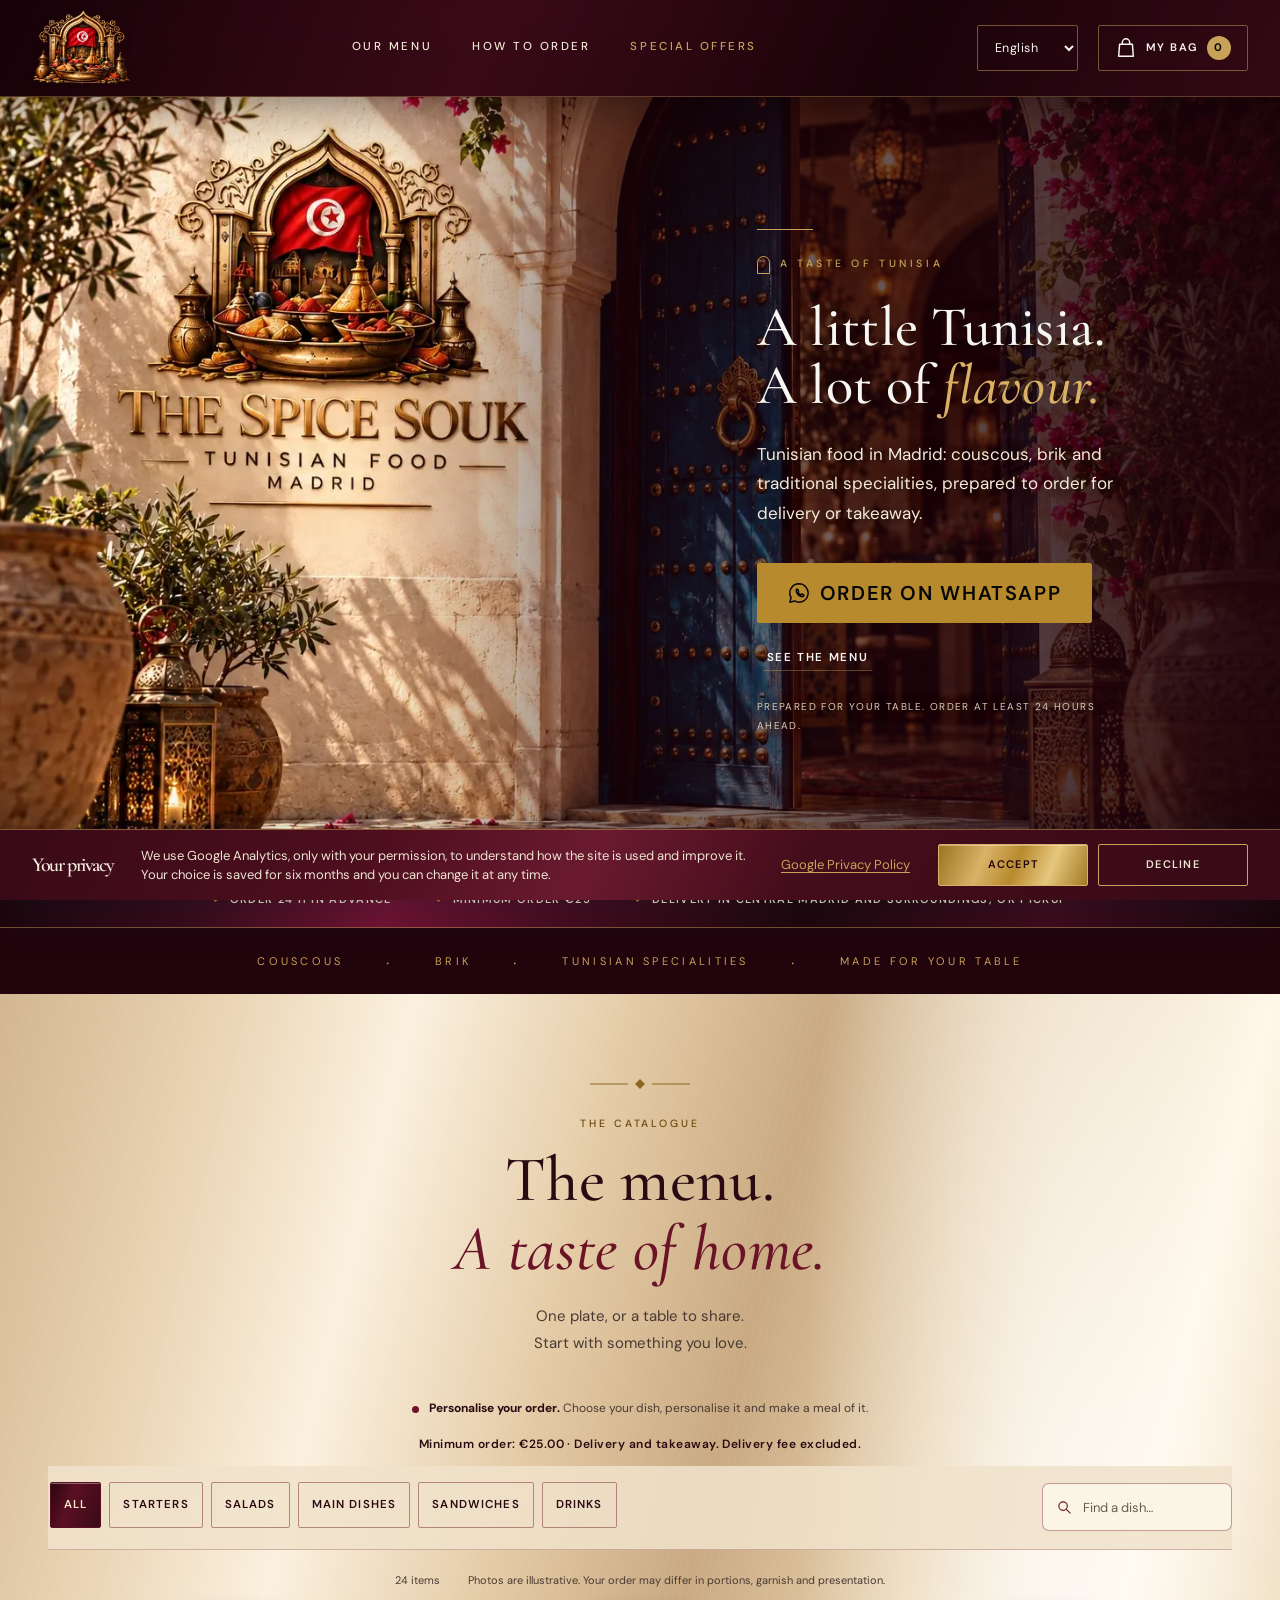
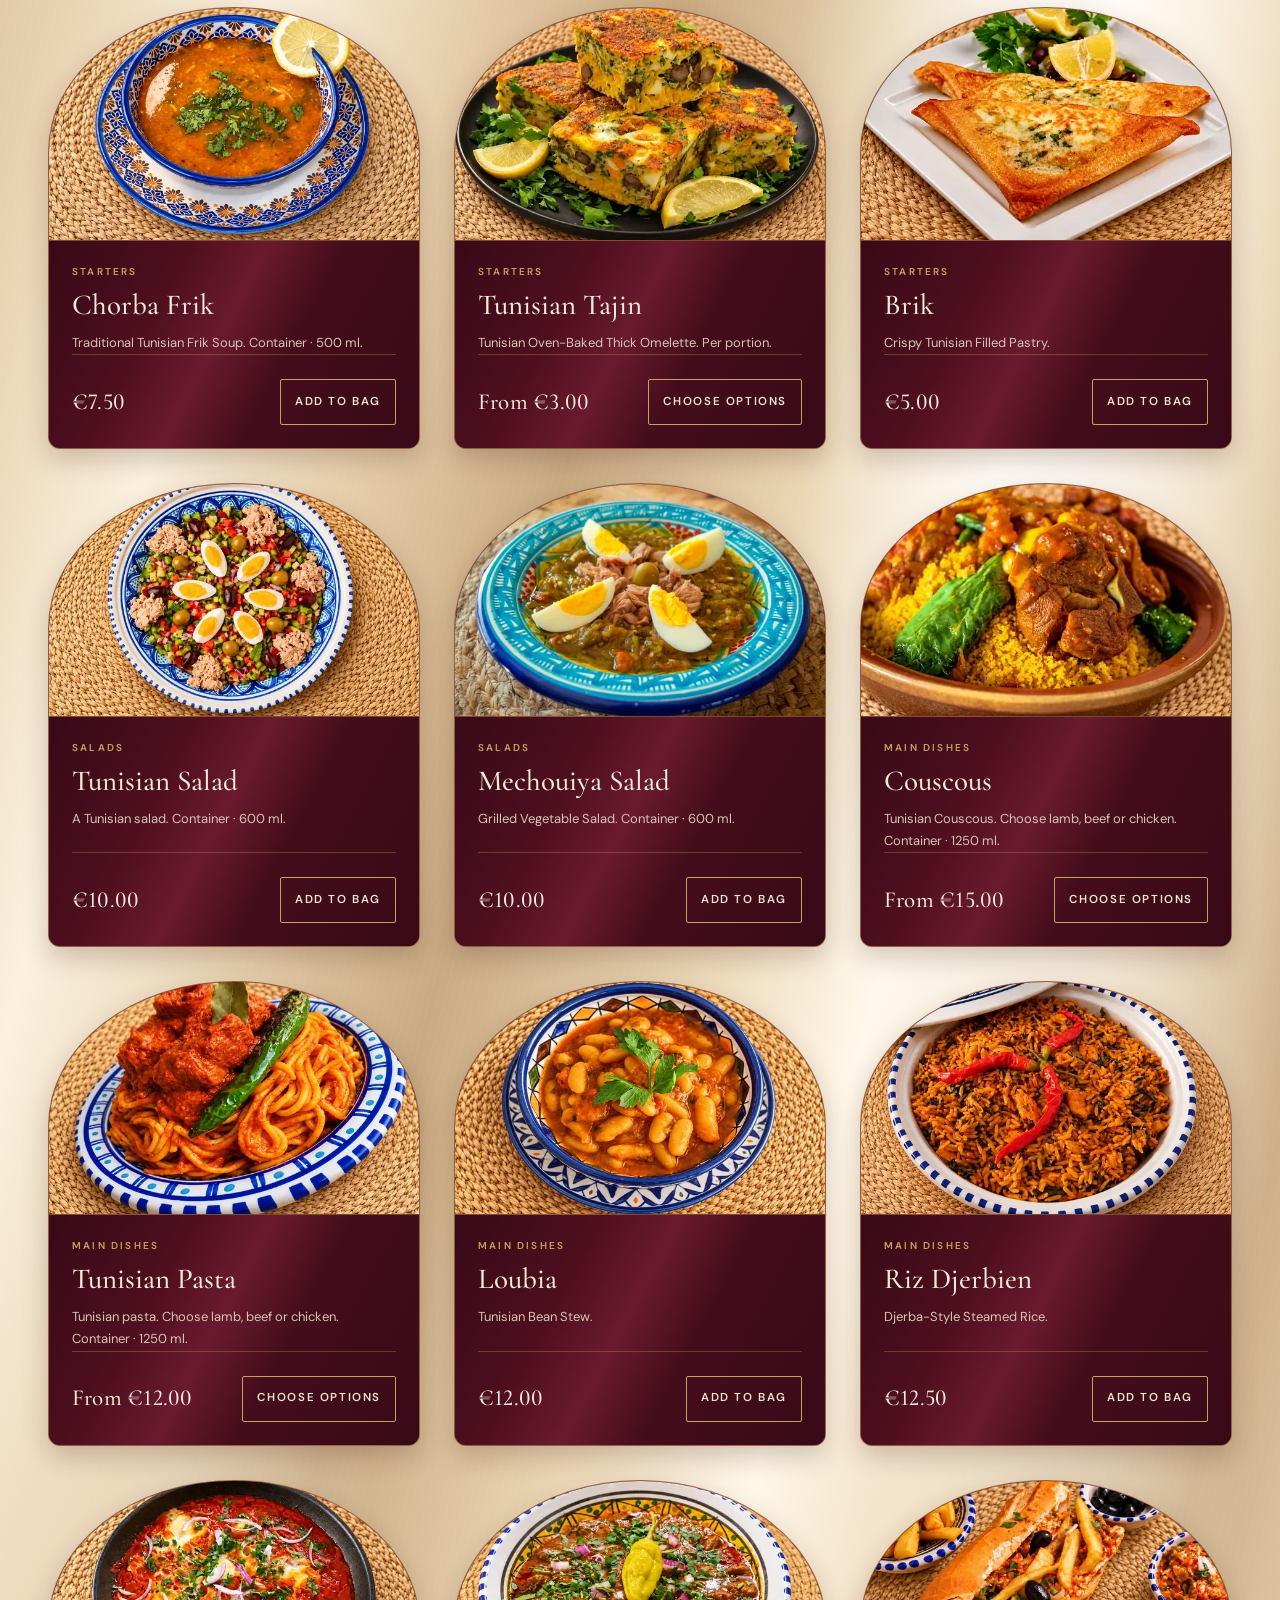
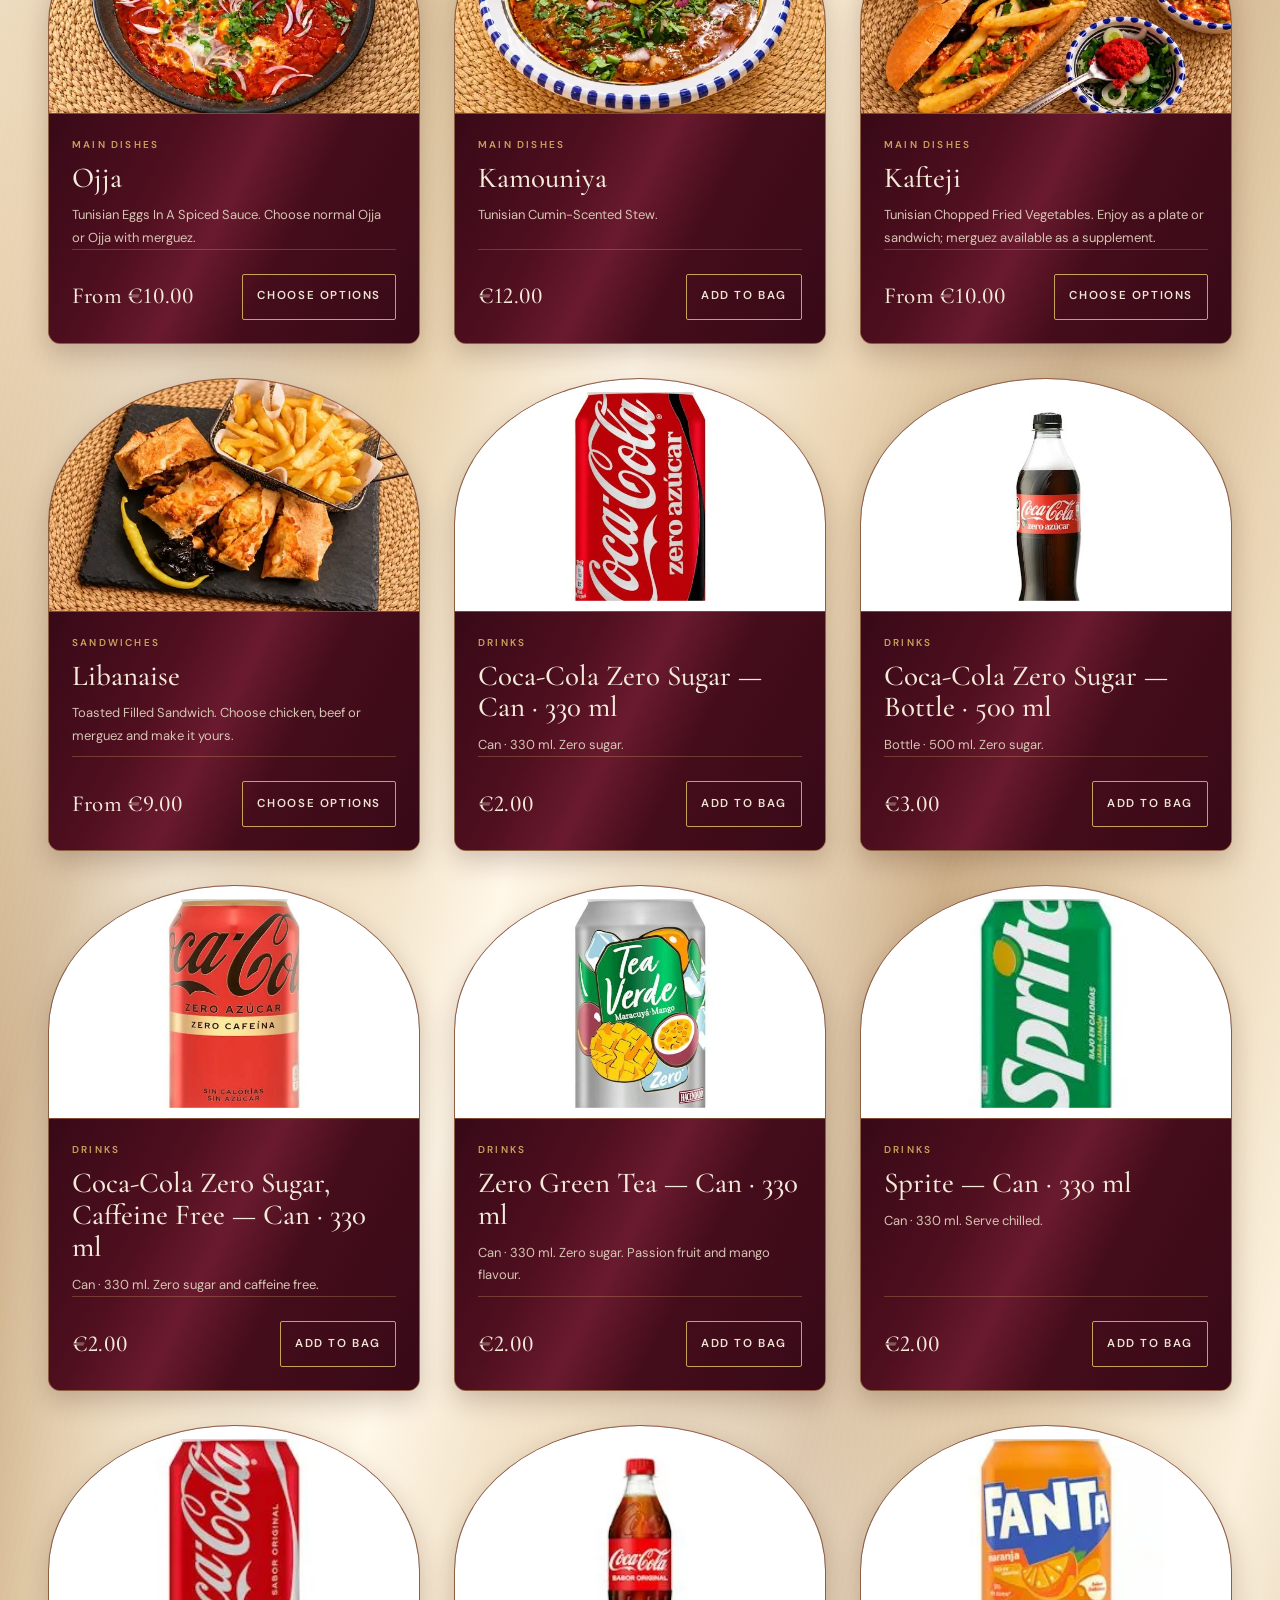
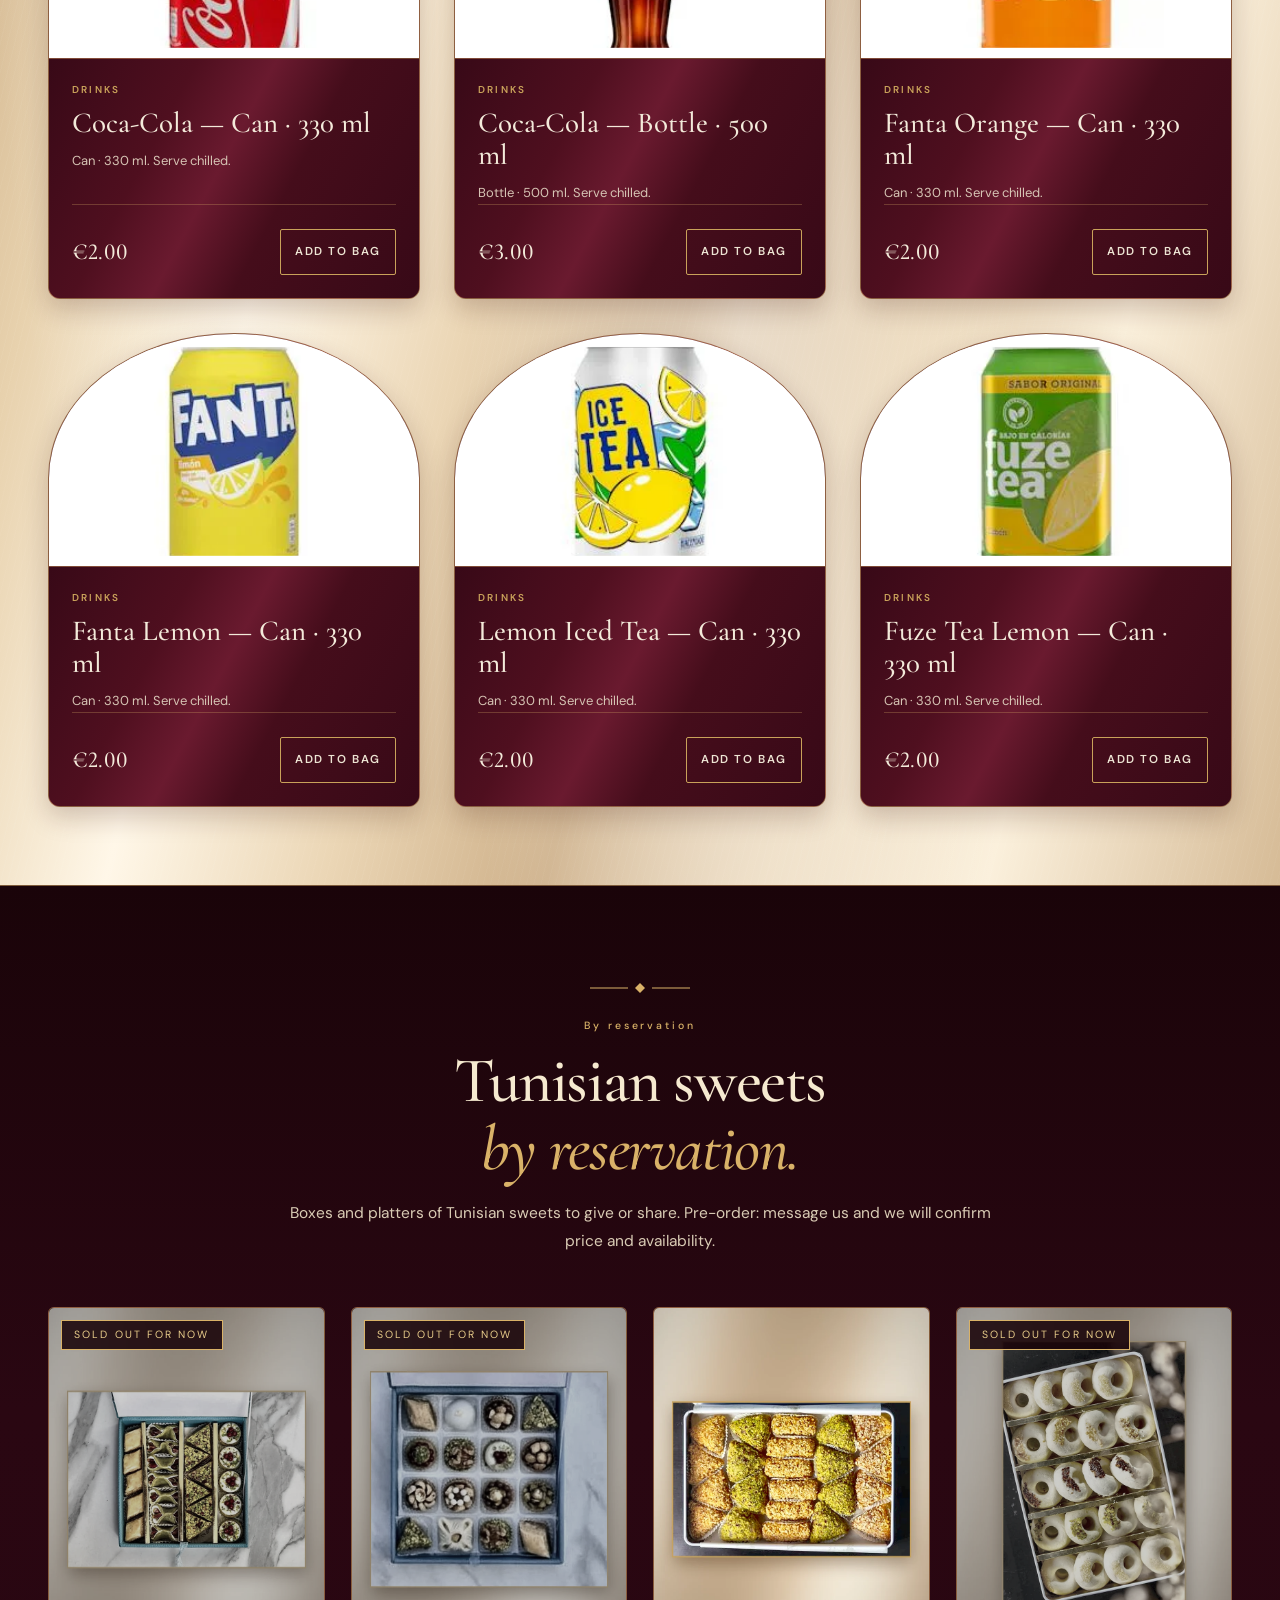
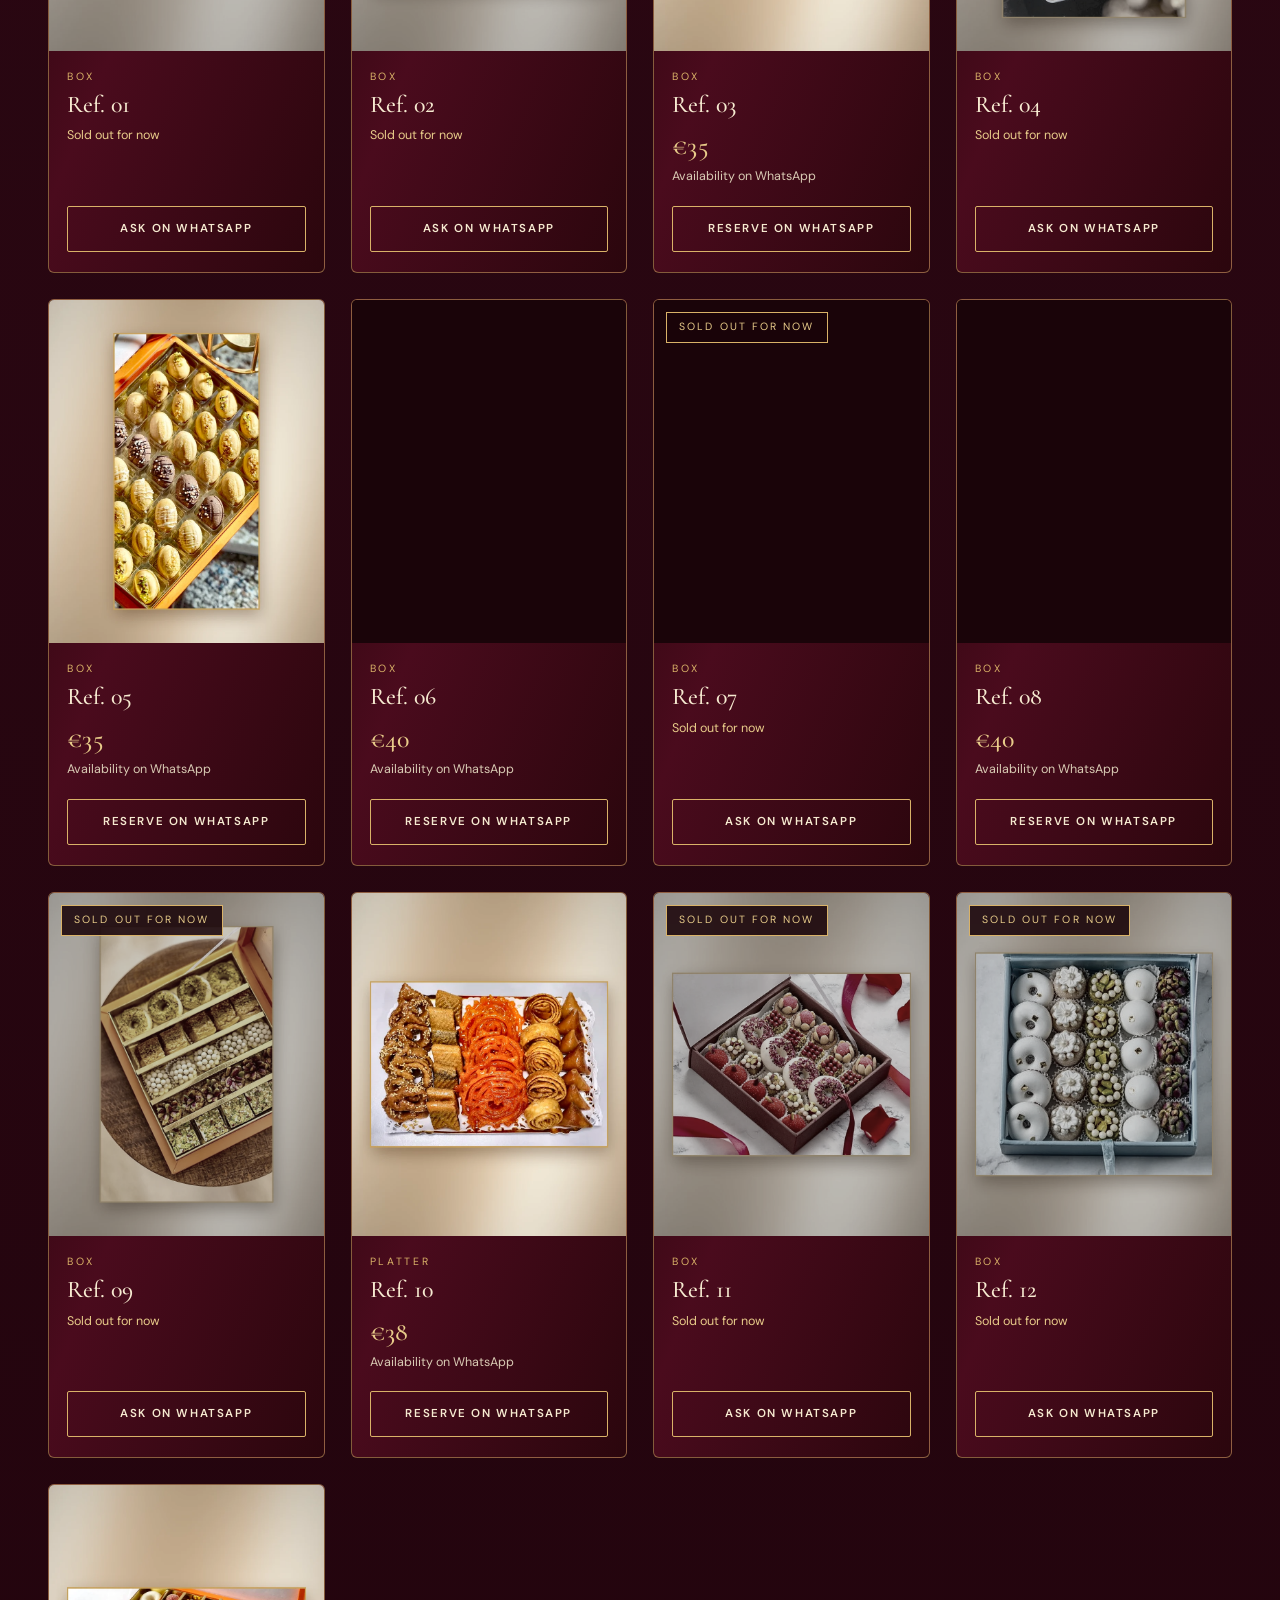
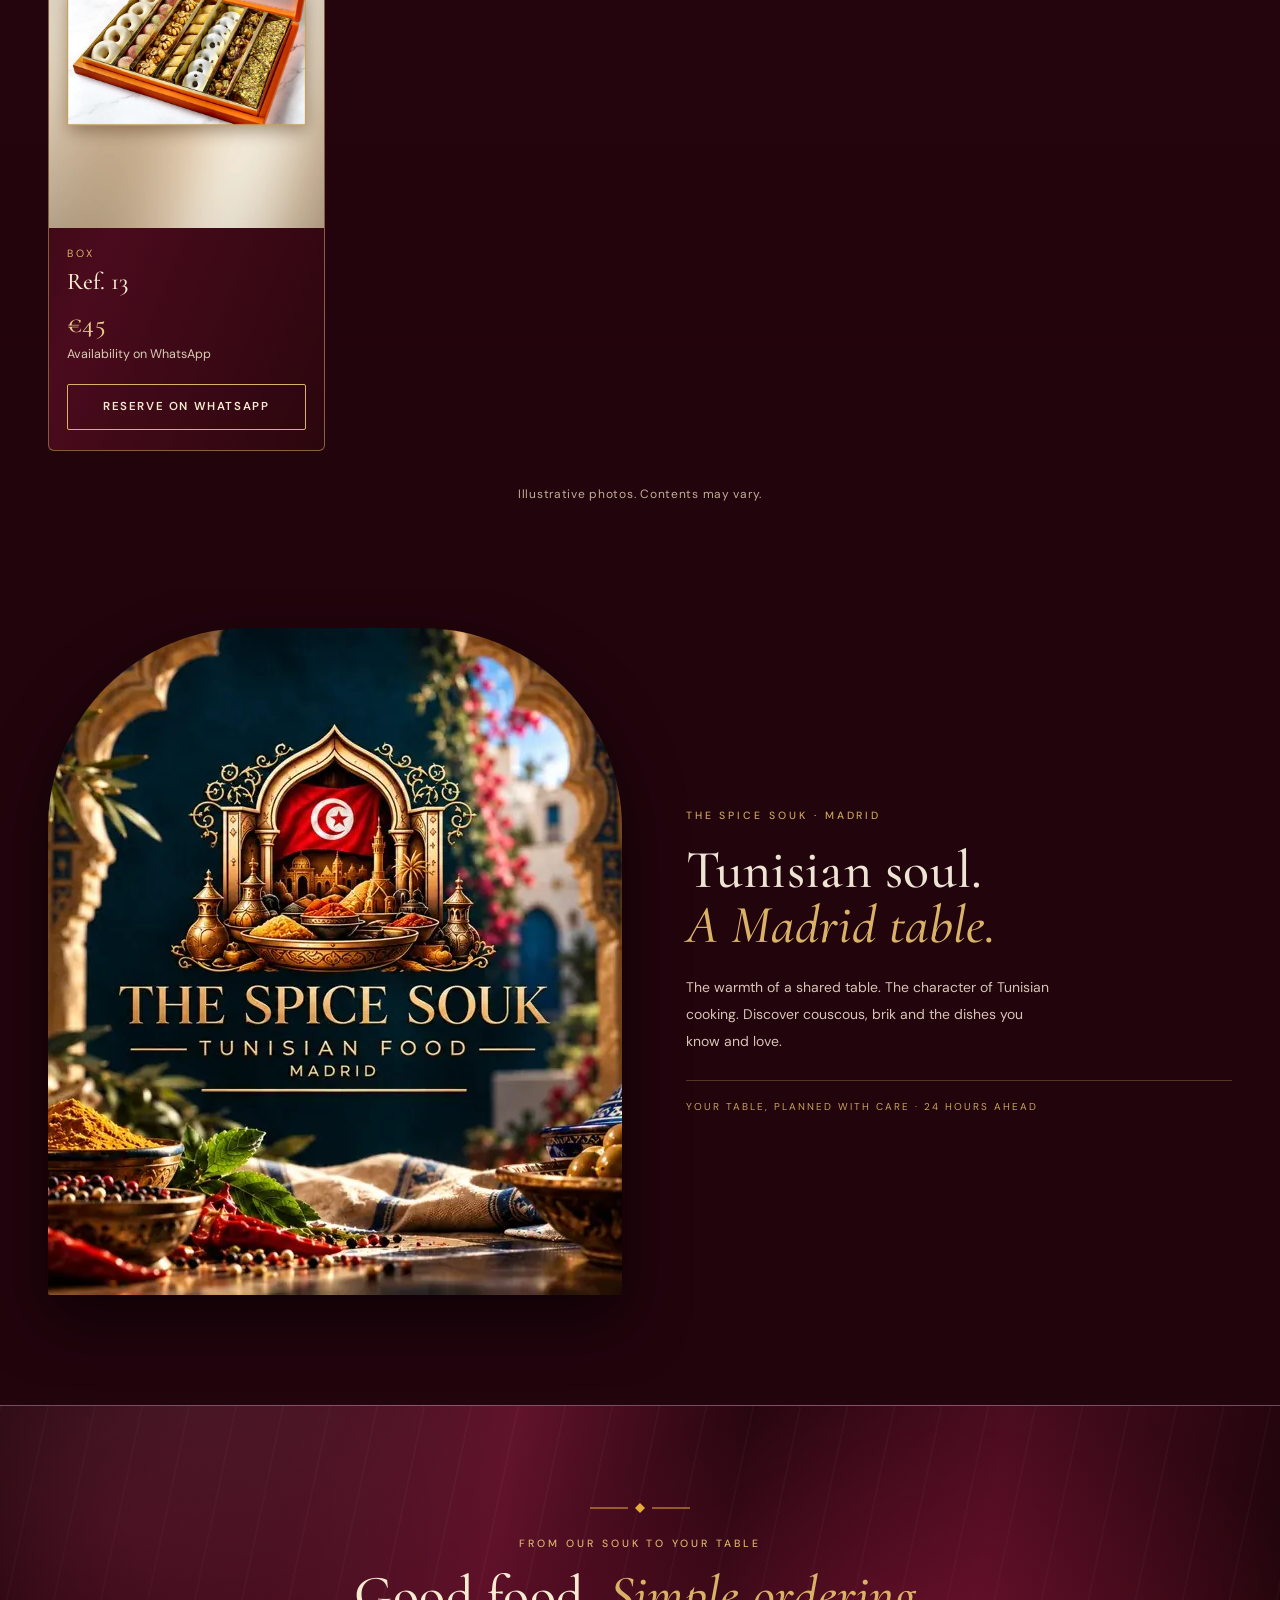
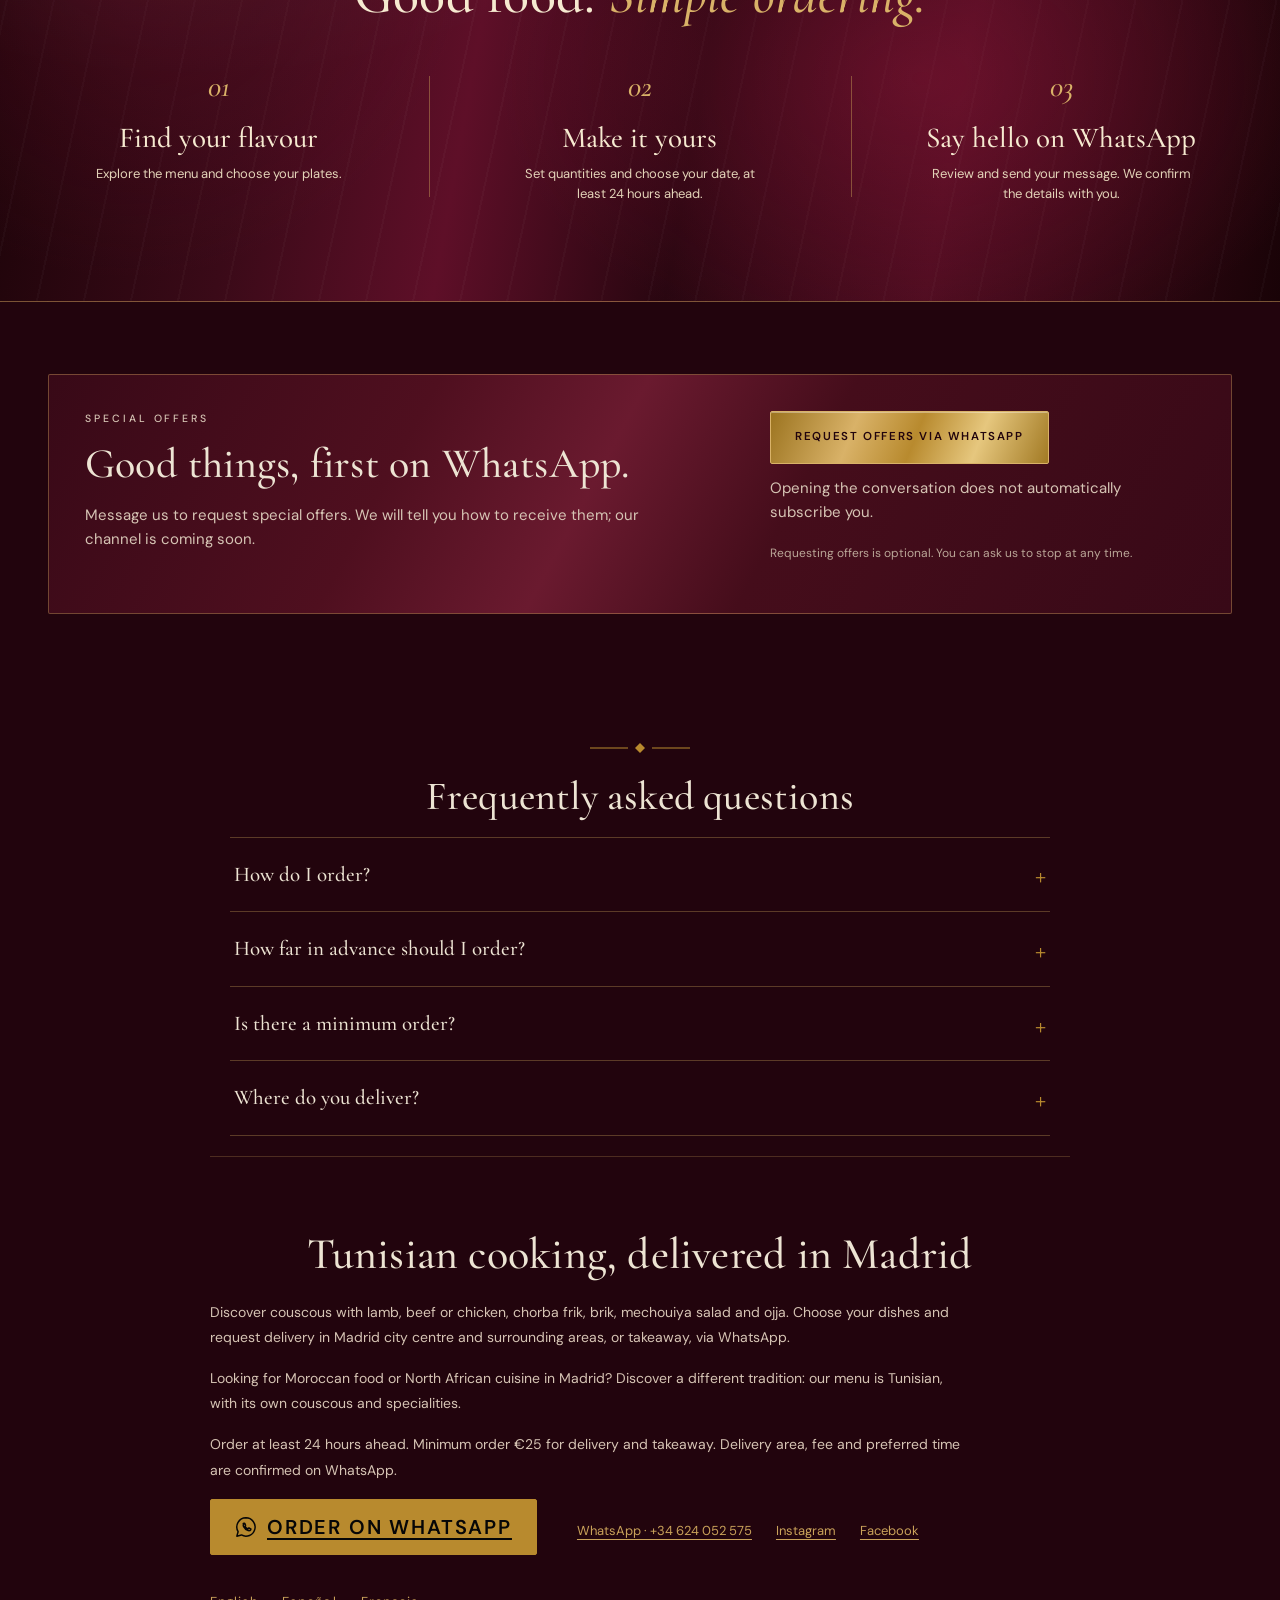
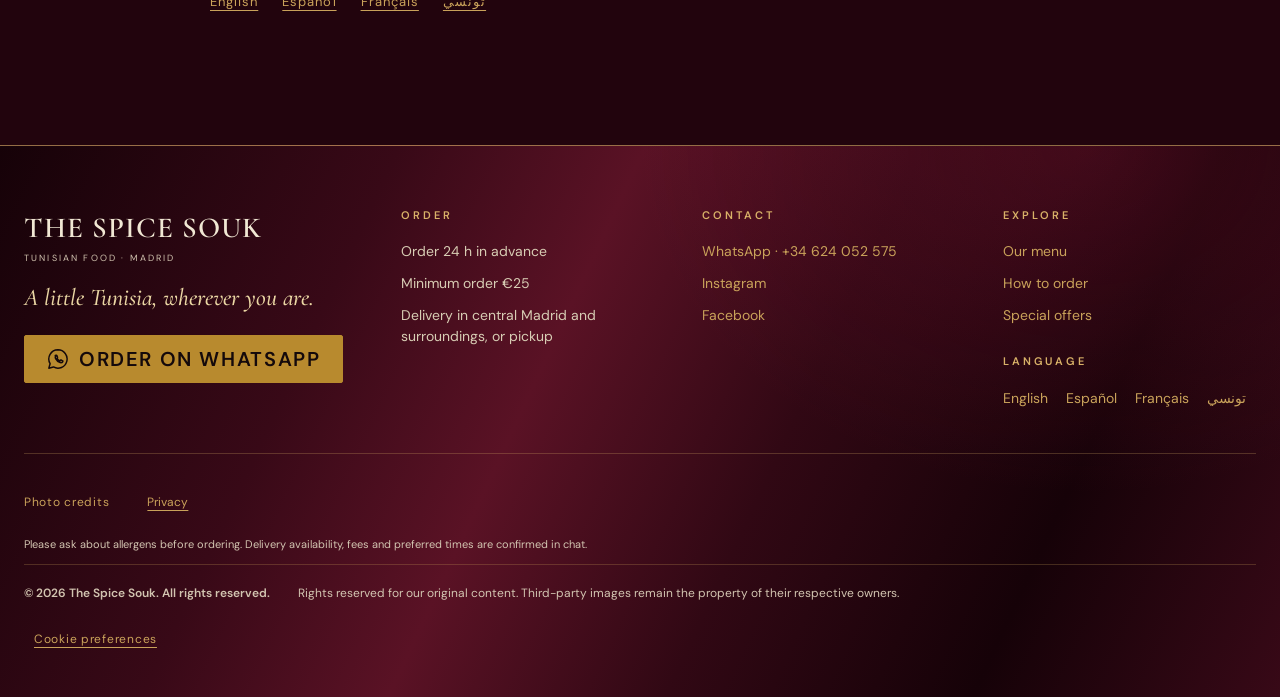
==== en/index.html @ 3f1c7cac "Add files via upload" ====
<!doctype html>
<html lang="en" dir="ltr">
<head><base href="/"><script type="module" src="analytics.mjs"></script><link rel="stylesheet" href="analytics.css"><meta name="google-site-verification" content="mG6DJ-9KS-ZO-1WUchXSlvk5TZuZ9e3arLNr8OEJn8c" />
  <meta charset="utf-8"><meta name="viewport" content="width=device-width,initial-scale=1">
  <title>Tunisian Food in Madrid | Couscous, Brik & Ojja Delivery | The Spice Souk</title>
  <meta name="description" content="Home-style Tunisian food in Madrid: couscous, brik, ojja and salads. Delivery in central Madrid and surroundings, or pickup. Order on WhatsApp 24 h ahead; minimum order €25.">
  <meta name="theme-color" content="#112c39"><meta name="robots" content="index,follow">
  <link rel="canonical" href="https://spicesouk.es/en/"><link rel="alternate" hreflang="en" href="https://spicesouk.es/en/"><link rel="alternate" hreflang="fr" href="https://spicesouk.es/fr/"><link rel="alternate" hreflang="es" href="https://spicesouk.es/es/"><link rel="alternate" hreflang="ar-TN" href="https://spicesouk.es/tn/"><link rel="alternate" hreflang="x-default" href="https://spicesouk.es/en/">
  <meta property="og:title" content="Tunisian Food in Madrid | Couscous, Brik & Ojja Delivery | The Spice Souk"><meta property="og:description" content="Home-style Tunisian food in Madrid: couscous, brik, ojja and salads. Delivery in central Madrid and surroundings, or pickup. Order on WhatsApp 24 h ahead; minimum order €25."><meta property="og:type" content="website"><meta property="og:url" content="https://spicesouk.es/en/"><meta property="og:image" content="https://spicesouk.es/assets/product-woven-couscous.webp"><meta name="twitter:card" content="summary_large_image">
  <link rel="icon" href="assets/favicon.svg" type="image/svg+xml"><link rel="stylesheet" href="style.css"><link rel="stylesheet" href="mejoras.css">
  <link rel="preload" as="font" href="assets/fonts/cormorant.woff2" type="font/woff2" crossorigin><link rel="preload" as="font" href="assets/fonts/dm-sans.woff2" type="font/woff2" crossorigin><link rel="preload" as="image" href="assets/welcome-hero.webp" media="(min-width:641px)"><link rel="preload" as="image" href="assets/welcome-hero-mobile.webp" fetchpriority="high" media="(max-width:640px)"><script type="module" src="app.mjs"></script>
<meta property="og:site_name" content="The Spice Souk"><meta property="og:locale" content="en_GB"><meta property="og:image:alt" content="Couscous"><meta name="twitter:title" content="Tunisian Food in Madrid | Couscous, Brik & Ojja Delivery | The Spice Souk"><meta name="twitter:description" content="Home-style Tunisian food in Madrid: couscous, brik, ojja and salads. Delivery in central Madrid and surroundings, or pickup. Order on WhatsApp 24 h ahead; minimum order €25."><meta name="twitter:image" content="https://spicesouk.es/assets/product-woven-couscous.webp"><script type="application/ld+json">{"@context":"https://schema.org","@graph":[{"@type":["FoodEstablishment","Restaurant"],"@id":"https://spicesouk.es/#foodestablishment","name":"The Spice Souk","url":"https://spicesouk.es/en/","image":"https://spicesouk.es/assets/welcome-hero.webp","logo":"https://spicesouk.es/assets/header-emblem.webp","telephone":"+34624052575","servesCuisine":["Tunisian","Comida tunecina"],"priceRange":"€2–€20","address":{"@type":"PostalAddress","addressLocality":"Madrid","addressRegion":"Comunidad de Madrid","addressCountry":"ES"},"areaServed":{"@type":"City","name":"Madrid"},"hasMenu":{"@id":"https://spicesouk.es/en/#menu"},"sameAs":["https://www.instagram.com/thespicesoukmadrid/","https://www.facebook.com/TheSpiceSouk/"],"potentialAction":{"@type":"OrderAction","target":{"@type":"EntryPoint","urlTemplate":"https://wa.me/34624052575?text=Hello%2C%20I%20come%20from%20the%20website%20and%20I%27d%20like%20to%20place%20an%20order","actionPlatform":["http://schema.org/DesktopWebPlatform","http://schema.org/MobileWebPlatform"]},"deliveryMethod":["http://purl.org/goodrelations/v1#DeliveryModeOwnFleet","http://purl.org/goodrelations/v1#DeliveryModePickUp"]}},{"@type":"FAQPage","@id":"https://spicesouk.es/en/#faq","inLanguage":"en","mainEntity":[{"@type":"Question","name":"How do I order?","acceptedAnswer":{"@type":"Answer","text":"Pick your dishes from the menu and tap “Order on WhatsApp”. A message with your order opens; review it and send it. The order is confirmed once we reply."}},{"@type":"Question","name":"How far in advance should I order?","acceptedAnswer":{"@type":"Answer","text":"At least 24 hours ahead. Everything is prepared to order."}},{"@type":"Question","name":"Is there a minimum order?","acceptedAnswer":{"@type":"Answer","text":"Yes, €25 for delivery and pickup. The delivery fee is not included."}},{"@type":"Question","name":"Where do you deliver?","acceptedAnswer":{"@type":"Answer","text":"Central Madrid and surroundings, or you can pick up your order. Area, delivery fee and time are confirmed on WhatsApp."}}]},{"@type":"Organization","@id":"https://spicesouk.es/#organization","name":"The Spice Souk","url":"https://spicesouk.es","logo":"https://spicesouk.es/assets/header-emblem.webp","telephone":"+34624052575","sameAs":["https://www.instagram.com/thespicesoukmadrid/","https://www.facebook.com/TheSpiceSouk/"],"areaServed":{"@type":"City","name":"Madrid"},"description":"Tunisian food in Madrid: couscous, brik and traditional specialities, prepared to order for delivery or takeaway."},{"@type":"WebSite","@id":"https://spicesouk.es/#website","url":"https://spicesouk.es","name":"The Spice Souk","publisher":{"@id":"https://spicesouk.es/#organization"},"inLanguage":["en","es","fr","aeb"]},{"@type":"WebPage","@id":"https://spicesouk.es/en/","url":"https://spicesouk.es/en/","name":"Tunisian Food in Madrid | Couscous & Brik | The Spice Souk","description":"Home-style Tunisian food in Madrid: couscous, brik, ojja and salads. Delivery in central Madrid and surroundings, or pickup. Order on WhatsApp 24 h ahead; minimum order €25.","inLanguage":"en","isPartOf":{"@id":"https://spicesouk.es/#website"},"mainEntity":{"@id":"https://spicesouk.es/en/#menu"}},{"@type":"Menu","@id":"https://spicesouk.es/en/#menu","name":"Our menu","url":"https://spicesouk.es/en/#menu","inLanguage":"en","hasMenuSection":[{"@type":"MenuSection","name":"Starters","hasMenuItem":[{"@type":"MenuItem","name":"Chorba Frik","description":"Traditional Tunisian Frik Soup. Container · 500 ml.","image":"https://spicesouk.es/assets/product-woven-chorba-frik.webp","offers":[{"@type":"Offer","name":"Chorba Frik","price":"7.50","priceCurrency":"EUR","availability":"https://schema.org/InStock"}]},{"@type":"MenuItem","name":"Tunisian Tajin","description":"Tunisian Oven-Baked Thick Omelette. Per portion.","image":"https://spicesouk.es/assets/product-woven-tajin.webp","offers":[{"@type":"Offer","name":"Chicken","price":"5.00","priceCurrency":"EUR","availability":"https://schema.org/InStock"},{"@type":"Offer","name":"Tuna","price":"3.00","priceCurrency":"EUR","availability":"https://schema.org/InStock"}]},{"@type":"MenuItem","name":"Brik","description":"Crispy Tunisian Filled Pastry.","image":"https://spicesouk.es/assets/product-woven-brik.webp","offers":[{"@type":"Offer","name":"Brik","price":"5.00","priceCurrency":"EUR","availability":"https://schema.org/InStock"}]}]},{"@type":"MenuSection","name":"Salads","hasMenuItem":[{"@type":"MenuItem","name":"Tunisian Salad","description":"A Tunisian salad. Container · 600 ml.","image":"https://spicesouk.es/assets/product-woven-salad.webp","offers":[{"@type":"Offer","name":"Tunisian Salad","price":"10.00","priceCurrency":"EUR","availability":"https://schema.org/InStock"}]},{"@type":"MenuItem","name":"Mechouiya Salad","description":"Grilled Vegetable Salad. Container · 600 ml.","image":"https://spicesouk.es/assets/product-woven-mechouiya.webp","offers":[{"@type":"Offer","name":"Mechouiya Salad","price":"10.00","priceCurrency":"EUR","availability":"https://schema.org/InStock"}]}]},{"@type":"MenuSection","name":"Main Dishes","hasMenuItem":[{"@type":"MenuItem","name":"Couscous","description":"Tunisian Couscous. Choose lamb, beef or chicken. Container · 1250 ml.","image":"https://spicesouk.es/assets/product-woven-couscous.webp","offers":[{"@type":"Offer","name":"Lamb","price":"20.00","priceCurrency":"EUR","availability":"https://schema.org/InStock"},{"@type":"Offer","name":"Beef","price":"18.00","priceCurrency":"EUR","availability":"https://schema.org/InStock"},{"@type":"Offer","name":"Chicken","price":"15.00","priceCurrency":"EUR","availability":"https://schema.org/InStock"}]},{"@type":"MenuItem","name":"Tunisian Pasta","description":"Tunisian pasta. Choose lamb, beef or chicken. Container · 1250 ml.","image":"https://spicesouk.es/assets/product-woven-pasta.webp","offers":[{"@type":"Offer","name":"Lamb","price":"15.00","priceCurrency":"EUR","availability":"https://schema.org/InStock"},{"@type":"Offer","name":"Beef","price":"13.00","priceCurrency":"EUR","availability":"https://schema.org/InStock"},{"@type":"Offer","name":"Chicken","price":"12.00","priceCurrency":"EUR","availability":"https://schema.org/InStock"}]},{"@type":"MenuItem","name":"Loubia","description":"Tunisian Bean Stew.","image":"https://spicesouk.es/assets/product-woven-loubia.webp","offers":[{"@type":"Offer","name":"Loubia","price":"12.00","priceCurrency":"EUR","availability":"https://schema.org/InStock"}]},{"@type":"MenuItem","name":"Riz Djerbien","description":"Djerba-Style Steamed Rice.","image":"https://spicesouk.es/assets/product-woven-riz-djerbien.webp","offers":[{"@type":"Offer","name":"Riz Djerbien","price":"12.50","priceCurrency":"EUR","availability":"https://schema.org/InStock"}]},{"@type":"MenuItem","name":"Ojja","description":"Tunisian Eggs In A Spiced Sauce. Choose normal Ojja or Ojja with merguez.","image":"https://spicesouk.es/assets/product-woven-ojja.webp","offers":[{"@type":"Offer","name":"Normal","price":"10.00","priceCurrency":"EUR","availability":"https://schema.org/InStock"},{"@type":"Offer","name":"With Merguez","price":"12.50","priceCurrency":"EUR","availability":"https://schema.org/InStock"}]},{"@type":"MenuItem","name":"Kamouniya","description":"Tunisian Cumin-Scented Stew.","image":"https://spicesouk.es/assets/product-woven-kamouniya.webp","offers":[{"@type":"Offer","name":"Kamouniya","price":"12.00","priceCurrency":"EUR","availability":"https://schema.org/InStock"}]},{"@type":"MenuItem","name":"Kafteji","description":"Tunisian Chopped Fried Vegetables. Enjoy as a plate or sandwich; merguez available as a supplement.","image":"https://spicesouk.es/assets/product-woven-kafteji-sandwich.webp","offers":[{"@type":"Offer","name":"Sandwich","price":"10.00","priceCurrency":"EUR","availability":"https://schema.org/InStock"},{"@type":"Offer","name":"Plate","price":"10.00","priceCurrency":"EUR","availability":"https://schema.org/InStock"}]}]},{"@type":"MenuSection","name":"Sandwiches","hasMenuItem":[{"@type":"MenuItem","name":"Libanaise","description":"Toasted Filled Sandwich. Choose chicken, beef or merguez and make it yours.","image":"https://spicesouk.es/assets/product-woven-libanaise.webp","offers":[{"@type":"Offer","name":"Chicken","price":"9.00","priceCurrency":"EUR","availability":"https://schema.org/InStock"},{"@type":"Offer","name":"Beef","price":"11.00","priceCurrency":"EUR","availability":"https://schema.org/InStock"},{"@type":"Offer","name":"Merguez","price":"11.00","priceCurrency":"EUR","availability":"https://schema.org/InStock"}]}]},{"@type":"MenuSection","name":"Drinks","hasMenuItem":[{"@type":"MenuItem","name":"Coca-Cola Zero Sugar — Can · 330 ml","description":"Can · 330 ml. Zero sugar.","image":"https://spicesouk.es/assets/coca-cola-zero-can.webp","offers":[{"@type":"Offer","name":"Coca-Cola Zero Sugar — Can · 330 ml","price":"2.00","priceCurrency":"EUR","availability":"https://schema.org/InStock"}]},{"@type":"MenuItem","name":"Coca-Cola Zero Sugar — Bottle · 500 ml","description":"Bottle · 500 ml. Zero sugar.","image":"https://spicesouk.es/assets/coca-cola-zero-500.webp","offers":[{"@type":"Offer","name":"Coca-Cola Zero Sugar — Bottle · 500 ml","price":"3.00","priceCurrency":"EUR","availability":"https://schema.org/InStock"}]},{"@type":"MenuItem","name":"Coca-Cola Zero Sugar, Caffeine Free — Can · 330 ml","description":"Can · 330 ml. Zero sugar and caffeine free.","image":"https://spicesouk.es/assets/coca-cola-zero-caffeine-free-can.webp","offers":[{"@type":"Offer","name":"Coca-Cola Zero Sugar, Caffeine Free — Can · 330 ml","price":"2.00","priceCurrency":"EUR","availability":"https://schema.org/InStock"}]},{"@type":"MenuItem","name":"Zero Green Tea — Can · 330 ml","description":"Can · 330 ml. Zero sugar. Passion fruit and mango flavour.","image":"https://spicesouk.es/assets/iced-tea-green-zero-can.webp","offers":[{"@type":"Offer","name":"Zero Green Tea — Can · 330 ml","price":"2.00","priceCurrency":"EUR","availability":"https://schema.org/InStock"}]},{"@type":"MenuItem","name":"Sprite — Can · 330 ml","description":"Can · 330 ml. Serve chilled.","image":"https://spicesouk.es/assets/sprite-can.webp","offers":[{"@type":"Offer","name":"Sprite — Can · 330 ml","price":"2.00","priceCurrency":"EUR","availability":"https://schema.org/InStock"}]},{"@type":"MenuItem","name":"Coca-Cola — Can · 330 ml","description":"Can · 330 ml. Serve chilled.","image":"https://spicesouk.es/assets/coca-cola-can.webp","offers":[{"@type":"Offer","name":"Coca-Cola — Can · 330 ml","price":"2.00","priceCurrency":"EUR","availability":"https://schema.org/InStock"}]},{"@type":"MenuItem","name":"Coca-Cola — Bottle · 500 ml","description":"Bottle · 500 ml. Serve chilled.","image":"https://spicesouk.es/assets/coca-cola-500.webp","offers":[{"@type":"Offer","name":"Coca-Cola — Bottle · 500 ml","price":"3.00","priceCurrency":"EUR","availability":"https://schema.org/InStock"}]},{"@type":"MenuItem","name":"Fanta Orange — Can · 330 ml","description":"Can · 330 ml. Serve chilled.","image":"https://spicesouk.es/assets/fanta-orange-can.webp","offers":[{"@type":"Offer","name":"Fanta Orange — Can · 330 ml","price":"2.00","priceCurrency":"EUR","availability":"https://schema.org/InStock"}]},{"@type":"MenuItem","name":"Fanta Lemon — Can · 330 ml","description":"Can · 330 ml. Serve chilled.","image":"https://spicesouk.es/assets/fanta-lemon-can.webp","offers":[{"@type":"Offer","name":"Fanta Lemon — Can · 330 ml","price":"2.00","priceCurrency":"EUR","availability":"https://schema.org/InStock"}]},{"@type":"MenuItem","name":"Lemon Iced Tea — Can · 330 ml","description":"Can · 330 ml. Serve chilled.","image":"https://spicesouk.es/assets/iced-tea-lemon-can.webp","offers":[{"@type":"Offer","name":"Lemon Iced Tea — Can · 330 ml","price":"2.00","priceCurrency":"EUR","availability":"https://schema.org/InStock"}]},{"@type":"MenuItem","name":"Fuze Tea Lemon — Can · 330 ml","description":"Can · 330 ml. Serve chilled.","image":"https://spicesouk.es/assets/fuze-tea-can.webp","offers":[{"@type":"Offer","name":"Fuze Tea Lemon — Can · 330 ml","price":"2.00","priceCurrency":"EUR","availability":"https://schema.org/InStock"}]}]}]}]}</script></head>
<body>
  <a class="skip" href="/en/#menu">Skip to menu</a>
  <div class="announcement">Tunisian roots. Madrid soul. · Order at least 24 hours ahead</div>
  <div class="header-shell"><header class="site-header wrap">
    <a href="/en/#" class="wordmark"><img class="header-emblem" src="assets/header-emblem.webp" srcset="assets/header-emblem-mobile.webp 160w, assets/header-emblem.webp 384w" sizes="(max-width:640px) 64px, 120px" alt="The Spice Souk" width="384" height="298" fetchpriority="high"></a>
    <nav aria-label="Main navigation"><a href="/en/#menu">Our menu</a><a class="how-link" href="/en/#how">How to order</a><a class="offers-nav-link" href="/en/#offers">SPECIAL OFFERS</a></nav>
    <button class="bag-button" data-open-cart aria-label="My bag 0 — open bag, 0 items"><svg viewBox="0 0 24 24" aria-hidden="true"><path d="M5 8h14l1 13H4L5 8Zm3 0V6a4 4 0 0 1 8 0v2"/></svg><span>My bag </span><span class="count" data-count>0</span></button>
  </header></div>
  <main>
    <div class="hero-band welcome-hero"><section class="hero wrap" aria-labelledby="hero-title">
      <div class="hero-copy"><p class="eyebrow"><span class="tiny-arch" aria-hidden="true"></span> A TASTE OF TUNISIA</p><h1 id="hero-title">A little Tunisia.<br>A lot of <em>flavour.</em></h1><p class="hero-description">Tunisian food in Madrid: couscous, brik and traditional specialities, prepared to order for delivery or takeaway.</p><div class="hero-actions"><a class="primary wa-cta " href="https://wa.me/34624052575?text=Hello%2C%20I%20come%20from%20the%20website%20and%20I%27d%20like%20to%20place%20an%20order" target="_blank" rel="noopener noreferrer"><svg viewBox="0 0 24 24" aria-hidden="true" width="20" height="20" fill="currentColor"><path d="M12 2a10 10 0 0 0-8.6 15.1L2 22l5-1.3A10 10 0 1 0 12 2Zm-3 6.2c.2-.3.5-.3.7-.3h.5c.2 0 .4 0 .5.4l.8 1.900c0 .2 0 .3-.1.500l-.5.600c.7 1.300 1.700 2.200 3.100 2.800l.7-.9c.2-.2.300-.2.600-.1l1.800.9c.2.100.3.100.3.300 0 .600-.4 1.200-1 1.500-.5.300-1.200.3-2 .1-2.500-.8-4.200-2.700-5-4.300-.4-.8-.6-1.600-.1-2.300Z"/></svg><span>Order on WhatsApp</span></a><a class="ghost-link" href="/en/#menu">See the menu</a></div><p class="hero-footnote">Prepared for your table. Order at least 24 hours ahead.</p></div>
    </section></div>
    <ul class="order-facts" aria-label="Order terms"><li>Order 24 h in advance</li><li>Minimum order €25</li><li>Delivery in central Madrid and surroundings, or pickup</li></ul>
    <div class="flavour-strip" aria-hidden="true"><span>COUSCOUS</span><i>·</i><span>BRIK</span><i>·</i><span>TUNISIAN SPECIALITIES</span><i>·</i><span>MADE FOR YOUR TABLE</span></div>
    <section class="catalogue wrap" id="menu" aria-labelledby="menu-title">
      <div class="section-heading"><div><p class="eyebrow">THE CATALOGUE</p><h2 id="menu-title">The menu.<br><em>A taste of home.</em></h2></div><p>One plate, or a table to share.<br>Start with something you love.</p></div>
      <div id="launch-notice" class="launch-notice"><span class="status-dot" aria-hidden="true"></span><p><strong>Personalise your order.</strong> Choose your dish, personalise it and make a meal of it.</p></div>
      <div class="menu-tools"><div class="categories" id="categories" role="group" aria-label="Filter by category"></div><label class="search"><svg viewBox="0 0 24 24" aria-hidden="true"><circle cx="10" cy="10" r="6"/><path d="m15 15 5 5"/></svg><span class="sr-only">Search dishes</span><input id="search" type="search" placeholder="Find a dish…" maxlength="80"></label></div>
      <p class="menu-caption"><span id="result-count"></span><span>Photos are illustrative. Your order may differ in portions, garnish and presentation.</span></p>
      <div class="menu-view-switch" role="group" aria-label="Menu view"><button type="button" data-menu-view="grid" aria-pressed="true" aria-controls="food-grid">Grid</button><button type="button" data-menu-view="list" aria-pressed="false" aria-controls="food-grid">List</button></div>
      <div class="products-browser">
        <nav class="product-navigation" aria-label="Navigate products"><button type="button" data-products-jump="start" aria-label="Go to the start of the menu" title="Go to the start of the menu" aria-controls="food-grid">First products</button><button type="button" data-products-jump="end" aria-label="Go to the end of the menu" title="Go to the end of the menu" aria-controls="food-grid">Last products</button></nav>
        <div class="food-grid" id="food-grid" data-view="grid"><article class="food-card"><div class="card-photo supplied-photo"><img src="assets/product-woven-chorba-frik-card.webp" alt="Chorba Frik" width="700" height="480" loading="lazy"></div><div class="card-content"><p class="card-category">Starters</p><h3>Chorba Frik</h3><p>Traditional Tunisian Frik Soup. Container · 500 ml.</p><div class="card-bottom"><span class="card-price">€7.50</span><button type="button" class="add-button" disabled>Add to bag</button></div></div></article><article class="food-card"><div class="card-photo supplied-photo"><img src="assets/product-woven-tajin-card.webp" alt="Tunisian Tajin" width="700" height="480" loading="lazy"></div><div class="card-content"><p class="card-category">Starters</p><h3>Tunisian Tajin</h3><p>Tunisian Oven-Baked Thick Omelette. Per portion.</p><div class="card-bottom"><span class="card-price">From €3.00</span><button type="button" class="add-button" disabled>Choose options</button></div></div></article><article class="food-card"><div class="card-photo supplied-photo"><img src="assets/product-woven-brik-card.webp" alt="Brik" width="700" height="480" loading="lazy"></div><div class="card-content"><p class="card-category">Starters</p><h3>Brik</h3><p>Crispy Tunisian Filled Pastry.</p><div class="card-bottom"><span class="card-price">€5.00</span><button type="button" class="add-button" disabled>Add to bag</button></div></div></article><article class="food-card"><div class="card-photo supplied-photo"><img src="assets/product-woven-salad-card.webp" alt="Tunisian Salad" width="700" height="480" loading="lazy"></div><div class="card-content"><p class="card-category">Salads</p><h3>Tunisian Salad</h3><p>A Tunisian salad. Container · 600 ml.</p><div class="card-bottom"><span class="card-price">€10.00</span><button type="button" class="add-button" disabled>Add to bag</button></div></div></article><article class="food-card"><div class="card-photo supplied-photo"><img src="assets/product-woven-mechouiya-card.webp" alt="Mechouiya Salad" width="700" height="480" loading="lazy"></div><div class="card-content"><p class="card-category">Salads</p><h3>Mechouiya Salad</h3><p>Grilled Vegetable Salad. Container · 600 ml.</p><div class="card-bottom"><span class="card-price">€10.00</span><button type="button" class="add-button" disabled>Add to bag</button></div></div></article><article class="food-card"><div class="card-photo supplied-photo"><img src="assets/product-woven-couscous-card.webp" alt="Couscous" width="700" height="480" loading="lazy"></div><div class="card-content"><p class="card-category">Main Dishes</p><h3>Couscous</h3><p>Tunisian Couscous. Choose lamb, beef or chicken. Container · 1250 ml.</p><div class="card-bottom"><span class="card-price">From €15.00</span><button type="button" class="add-button" disabled>Choose options</button></div></div></article><article class="food-card"><div class="card-photo supplied-photo"><img src="assets/product-woven-pasta-card.webp" alt="Tunisian Pasta" width="700" height="480" loading="lazy"></div><div class="card-content"><p class="card-category">Main Dishes</p><h3>Tunisian Pasta</h3><p>Tunisian pasta. Choose lamb, beef or chicken. Container · 1250 ml.</p><div class="card-bottom"><span class="card-price">From €12.00</span><button type="button" class="add-button" disabled>Choose options</button></div></div></article><article class="food-card"><div class="card-photo supplied-photo"><img src="assets/product-woven-loubia-card.webp" alt="Loubia" width="700" height="480" loading="lazy"></div><div class="card-content"><p class="card-category">Main Dishes</p><h3>Loubia</h3><p>Tunisian Bean Stew.</p><div class="card-bottom"><span class="card-price">€12.00</span><button type="button" class="add-button" disabled>Add to bag</button></div></div></article><article class="food-card"><div class="card-photo supplied-photo"><img src="assets/product-woven-riz-djerbien-card.webp" alt="Riz Djerbien" width="700" height="480" loading="lazy"></div><div class="card-content"><p class="card-category">Main Dishes</p><h3>Riz Djerbien</h3><p>Djerba-Style Steamed Rice.</p><div class="card-bottom"><span class="card-price">€12.50</span><button type="button" class="add-button" disabled>Add to bag</button></div></div></article><article class="food-card"><div class="card-photo supplied-photo"><img src="assets/product-woven-ojja-card.webp" alt="Ojja" width="700" height="480" loading="lazy"></div><div class="card-content"><p class="card-category">Main Dishes</p><h3>Ojja</h3><p>Tunisian Eggs In A Spiced Sauce. Choose normal Ojja or Ojja with merguez.</p><div class="card-bottom"><span class="card-price">From €10.00</span><button type="button" class="add-button" disabled>Choose options</button></div></div></article><article class="food-card"><div class="card-photo supplied-photo"><img src="assets/product-woven-kamouniya-card.webp" alt="Kamouniya" width="700" height="480" loading="lazy"></div><div class="card-content"><p class="card-category">Main Dishes</p><h3>Kamouniya</h3><p>Tunisian Cumin-Scented Stew.</p><div class="card-bottom"><span class="card-price">€12.00</span><button type="button" class="add-button" disabled>Add to bag</button></div></div></article><article class="food-card"><div class="card-photo supplied-photo"><img src="assets/product-woven-kafteji-sandwich-card.webp" alt="Kafteji" width="700" height="480" loading="lazy"></div><div class="card-content"><p class="card-category">Main Dishes</p><h3>Kafteji</h3><p>Tunisian Chopped Fried Vegetables. Enjoy as a plate or sandwich; merguez available as a supplement.</p><div class="card-bottom"><span class="card-price">From €10.00</span><button type="button" class="add-button" disabled>Choose options</button></div></div></article><article class="food-card"><div class="card-photo supplied-photo"><img src="assets/product-woven-libanaise-card.webp" alt="Libanaise" width="700" height="480" loading="lazy"></div><div class="card-content"><p class="card-category">Sandwiches</p><h3>Libanaise</h3><p>Toasted Filled Sandwich. Choose chicken, beef or merguez and make it yours.</p><div class="card-bottom"><span class="card-price">From €9.00</span><button type="button" class="add-button" disabled>Choose options</button></div></div></article><article class="food-card"><div class="card-photo packshot"><img src="assets/coca-cola-zero-can-card.webp" alt="Coca-Cola Zero Sugar — Can · 330 ml" width="700" height="480" loading="lazy"></div><div class="card-content"><p class="card-category">Drinks</p><h3>Coca-Cola Zero Sugar — Can · 330 ml</h3><p>Can · 330 ml. Zero sugar.</p><div class="card-bottom"><span class="card-price">€2.00</span><button type="button" class="add-button" disabled>Add to bag</button></div></div></article><article class="food-card"><div class="card-photo packshot"><img src="assets/coca-cola-zero-500-card.webp" alt="Coca-Cola Zero Sugar — Bottle · 500 ml" width="700" height="480" loading="lazy"></div><div class="card-content"><p class="card-category">Drinks</p><h3>Coca-Cola Zero Sugar — Bottle · 500 ml</h3><p>Bottle · 500 ml. Zero sugar.</p><div class="card-bottom"><span class="card-price">€3.00</span><button type="button" class="add-button" disabled>Add to bag</button></div></div></article><article class="food-card"><div class="card-photo packshot"><img src="assets/coca-cola-zero-caffeine-free-can-card.webp" alt="Coca-Cola Zero Sugar, Caffeine Free — Can · 330 ml" width="700" height="480" loading="lazy"></div><div class="card-content"><p class="card-category">Drinks</p><h3>Coca-Cola Zero Sugar, Caffeine Free — Can · 330 ml</h3><p>Can · 330 ml. Zero sugar and caffeine free.</p><div class="card-bottom"><span class="card-price">€2.00</span><button type="button" class="add-button" disabled>Add to bag</button></div></div></article><article class="food-card"><div class="card-photo packshot"><img src="assets/iced-tea-green-zero-can-card.webp" alt="Zero Green Tea — Can · 330 ml" width="700" height="480" loading="lazy"></div><div class="card-content"><p class="card-category">Drinks</p><h3>Zero Green Tea — Can · 330 ml</h3><p>Can · 330 ml. Zero sugar. Passion fruit and mango flavour.</p><div class="card-bottom"><span class="card-price">€2.00</span><button type="button" class="add-button" disabled>Add to bag</button></div></div></article><article class="food-card"><div class="card-photo packshot"><img src="assets/sprite-can-card.webp" alt="Sprite — Can · 330 ml" width="700" height="480" loading="lazy"></div><div class="card-content"><p class="card-category">Drinks</p><h3>Sprite — Can · 330 ml</h3><p>Can · 330 ml. Serve chilled.</p><div class="card-bottom"><span class="card-price">€2.00</span><button type="button" class="add-button" disabled>Add to bag</button></div></div></article><article class="food-card"><div class="card-photo packshot"><img src="assets/coca-cola-can-card.webp" alt="Coca-Cola — Can · 330 ml" width="700" height="480" loading="lazy"></div><div class="card-content"><p class="card-category">Drinks</p><h3>Coca-Cola — Can · 330 ml</h3><p>Can · 330 ml. Serve chilled.</p><div class="card-bottom"><span class="card-price">€2.00</span><button type="button" class="add-button" disabled>Add to bag</button></div></div></article><article class="food-card"><div class="card-photo packshot"><img src="assets/coca-cola-500-card.webp" alt="Coca-Cola — Bottle · 500 ml" width="700" height="480" loading="lazy"></div><div class="card-content"><p class="card-category">Drinks</p><h3>Coca-Cola — Bottle · 500 ml</h3><p>Bottle · 500 ml. Serve chilled.</p><div class="card-bottom"><span class="card-price">€3.00</span><button type="button" class="add-button" disabled>Add to bag</button></div></div></article><article class="food-card"><div class="card-photo packshot"><img src="assets/fanta-orange-can-card.webp" alt="Fanta Orange — Can · 330 ml" width="700" height="480" loading="lazy"></div><div class="card-content"><p class="card-category">Drinks</p><h3>Fanta Orange — Can · 330 ml</h3><p>Can · 330 ml. Serve chilled.</p><div class="card-bottom"><span class="card-price">€2.00</span><button type="button" class="add-button" disabled>Add to bag</button></div></div></article><article class="food-card"><div class="card-photo packshot"><img src="assets/fanta-lemon-can-card.webp" alt="Fanta Lemon — Can · 330 ml" width="700" height="480" loading="lazy"></div><div class="card-content"><p class="card-category">Drinks</p><h3>Fanta Lemon — Can · 330 ml</h3><p>Can · 330 ml. Serve chilled.</p><div class="card-bottom"><span class="card-price">€2.00</span><button type="button" class="add-button" disabled>Add to bag</button></div></div></article><article class="food-card"><div class="card-photo packshot"><img src="assets/iced-tea-lemon-can-card.webp" alt="Lemon Iced Tea — Can · 330 ml" width="700" height="480" loading="lazy"></div><div class="card-content"><p class="card-category">Drinks</p><h3>Lemon Iced Tea — Can · 330 ml</h3><p>Can · 330 ml. Serve chilled.</p><div class="card-bottom"><span class="card-price">€2.00</span><button type="button" class="add-button" disabled>Add to bag</button></div></div></article><article class="food-card"><div class="card-photo packshot"><img src="assets/fuze-tea-can-card.webp" alt="Fuze Tea Lemon — Can · 330 ml" width="700" height="480" loading="lazy"></div><div class="card-content"><p class="card-category">Drinks</p><h3>Fuze Tea Lemon — Can · 330 ml</h3><p>Can · 330 ml. Serve chilled.</p><div class="card-bottom"><span class="card-price">€2.00</span><button type="button" class="add-button" disabled>Add to bag</button></div></div></article></div>
      </div><noscript><p>Please enable JavaScript to browse the menu and build your bag.</p></noscript>
    </section>
    <section class="sweets" id="dulces" aria-labelledby="sweets-title"><div class="wrap"><div class="sw-head"><p class="eyebrow">By reservation</p><h2 id="sweets-title">Tunisian sweets<br><em>by reservation.</em></h2><p class="sw-intro">Boxes and platters of Tunisian sweets to give or share. Pre-order: message us and we will confirm price and availability.</p></div><div class="sw-grid"><article class="sw-card sold-out" data-slug="mille"><div class="sw-photo" data-sold="Sold out for now"><img src="assets/dulce-mille.webp" alt="Ref. 01" loading="lazy" decoding="async"></div><div class="sw-body"><p class="sw-kind">Box</p><h3>Ref. 01</h3><p class="sw-price"><span>Sold out for now</span></p><a class="add-button sw-btn" href="https://wa.me/34624052575?text=Hello%2C%20when%20will%20this%20be%20available%3A%20Ref.%2001" target="_blank" rel="noopener noreferrer">Ask on WhatsApp</a></div></article><article class="sw-card sold-out" data-slug="delices-aid"><div class="sw-photo" data-sold="Sold out for now"><img src="assets/dulce-delices-aid.webp" alt="Ref. 02" loading="lazy" decoding="async"></div><div class="sw-body"><p class="sw-kind">Box</p><h3>Ref. 02</h3><p class="sw-price"><span>Sold out for now</span></p><a class="add-button sw-btn" href="https://wa.me/34624052575?text=Hello%2C%20when%20will%20this%20be%20available%3A%20Ref.%2002" target="_blank" rel="noopener noreferrer">Ask on WhatsApp</a></div></article><article class="sw-card" data-slug="maghreb"><div class="sw-photo" data-sold="Sold out for now"><img src="assets/dulce-maghreb.webp" alt="Ref. 03" loading="lazy" decoding="async"></div><div class="sw-body"><p class="sw-kind">Box</p><h3>Ref. 03</h3><p class="sw-price"><strong>€35</strong><span>Availability on WhatsApp</span></p><a class="add-button sw-btn" href="https://wa.me/34624052575?text=Hello%2C%20I%20would%20like%20to%20reserve%3A%20Ref.%2003" target="_blank" rel="noopener noreferrer">Reserve on WhatsApp</a></div></article><article class="sw-card sold-out" data-slug="kaak-royal"><div class="sw-photo" data-sold="Sold out for now"><img src="assets/dulce-kaak-royal.webp" alt="Ref. 04" loading="lazy" decoding="async"></div><div class="sw-body"><p class="sw-kind">Box</p><h3>Ref. 04</h3><p class="sw-price"><span>Sold out for now</span></p><a class="add-button sw-btn" href="https://wa.me/34624052575?text=Hello%2C%20when%20will%20this%20be%20available%3A%20Ref.%2004" target="_blank" rel="noopener noreferrer">Ask on WhatsApp</a></div></article><article class="sw-card" data-slug="jouza-royale"><div class="sw-photo" data-sold="Sold out for now"><img src="assets/dulce-jouza-royale.webp" alt="Ref. 05" loading="lazy" decoding="async"></div><div class="sw-body"><p class="sw-kind">Box</p><h3>Ref. 05</h3><p class="sw-price"><strong>€35</strong><span>Availability on WhatsApp</span></p><a class="add-button sw-btn" href="https://wa.me/34624052575?text=Hello%2C%20I%20would%20like%20to%20reserve%3A%20Ref.%2005" target="_blank" rel="noopener noreferrer">Reserve on WhatsApp</a></div></article><article class="sw-card" data-slug="eclat-pistacho"><div class="sw-photo" data-sold="Sold out for now"><img src="assets/dulce-eclat-pistacho.webp" alt="Ref. 06" loading="lazy" decoding="async"></div><div class="sw-body"><p class="sw-kind">Box</p><h3>Ref. 06</h3><p class="sw-price"><strong>€40</strong><span>Availability on WhatsApp</span></p><a class="add-button sw-btn" href="https://wa.me/34624052575?text=Hello%2C%20I%20would%20like%20to%20reserve%3A%20Ref.%2006" target="_blank" rel="noopener noreferrer">Reserve on WhatsApp</a></div></article><article class="sw-card sold-out" data-slug="eclat-rosa"><div class="sw-photo" data-sold="Sold out for now"><img src="assets/dulce-eclat-rosa.webp" alt="Ref. 07" loading="lazy" decoding="async"></div><div class="sw-body"><p class="sw-kind">Box</p><h3>Ref. 07</h3><p class="sw-price"><span>Sold out for now</span></p><a class="add-button sw-btn" href="https://wa.me/34624052575?text=Hello%2C%20when%20will%20this%20be%20available%3A%20Ref.%2007" target="_blank" rel="noopener noreferrer">Ask on WhatsApp</a></div></article><article class="sw-card" data-slug="eclat-avellana"><div class="sw-photo" data-sold="Sold out for now"><img src="assets/dulce-eclat-avellana.webp" alt="Ref. 08" loading="lazy" decoding="async"></div><div class="sw-body"><p class="sw-kind">Box</p><h3>Ref. 08</h3><p class="sw-price"><strong>€40</strong><span>Availability on WhatsApp</span></p><a class="add-button sw-btn" href="https://wa.me/34624052575?text=Hello%2C%20I%20would%20like%20to%20reserve%3A%20Ref.%2008" target="_blank" rel="noopener noreferrer">Reserve on WhatsApp</a></div></article><article class="sw-card sold-out" data-slug="dentelle"><div class="sw-photo" data-sold="Sold out for now"><img src="assets/dulce-dentelle.webp" alt="Ref. 09" loading="lazy" decoding="async"></div><div class="sw-body"><p class="sw-kind">Box</p><h3>Ref. 09</h3><p class="sw-price"><span>Sold out for now</span></p><a class="add-button sw-btn" href="https://wa.me/34624052575?text=Hello%2C%20when%20will%20this%20be%20available%3A%20Ref.%2009" target="_blank" rel="noopener noreferrer">Ask on WhatsApp</a></div></article><article class="sw-card" data-slug="hlou"><div class="sw-photo" data-sold="Sold out for now"><img src="assets/dulce-hlou.webp" alt="Ref. 10" loading="lazy" decoding="async"></div><div class="sw-body"><p class="sw-kind">Platter</p><h3>Ref. 10</h3><p class="sw-price"><strong>€38</strong><span>Availability on WhatsApp</span></p><a class="add-button sw-btn" href="https://wa.me/34624052575?text=Hello%2C%20I%20would%20like%20to%20reserve%3A%20Ref.%2010" target="_blank" rel="noopener noreferrer">Reserve on WhatsApp</a></div></article><article class="sw-card sold-out" data-slug="malika"><div class="sw-photo" data-sold="Sold out for now"><img src="assets/dulce-malika.webp" alt="Ref. 11" loading="lazy" decoding="async"></div><div class="sw-body"><p class="sw-kind">Box</p><h3>Ref. 11</h3><p class="sw-price"><span>Sold out for now</span></p><a class="add-button sw-btn" href="https://wa.me/34624052575?text=Hello%2C%20when%20will%20this%20be%20available%3A%20Ref.%2011" target="_blank" rel="noopener noreferrer">Ask on WhatsApp</a></div></article><article class="sw-card sold-out" data-slug="cristal"><div class="sw-photo" data-sold="Sold out for now"><img src="assets/dulce-cristal.webp" alt="Ref. 12" loading="lazy" decoding="async"></div><div class="sw-body"><p class="sw-kind">Box</p><h3>Ref. 12</h3><p class="sw-price"><span>Sold out for now</span></p><a class="add-button sw-btn" href="https://wa.me/34624052575?text=Hello%2C%20when%20will%20this%20be%20available%3A%20Ref.%2012" target="_blank" rel="noopener noreferrer">Ask on WhatsApp</a></div></article><article class="sw-card" data-slug="douceurs-aid"><div class="sw-photo" data-sold="Sold out for now"><img src="assets/dulce-douceurs-aid.webp" alt="Ref. 13" loading="lazy" decoding="async"></div><div class="sw-body"><p class="sw-kind">Box</p><h3>Ref. 13</h3><p class="sw-price"><strong>€45</strong><span>Availability on WhatsApp</span></p><a class="add-button sw-btn" href="https://wa.me/34624052575?text=Hello%2C%20I%20would%20like%20to%20reserve%3A%20Ref.%2013" target="_blank" rel="noopener noreferrer">Reserve on WhatsApp</a></div></article></div><p class="sw-note">Illustrative photos. Contents may vary.</p></div></section>
    <section class="heritage wrap" aria-labelledby="heritage-title"><img src="assets/brand-heritage.webp" alt="The Spice Souk brand artwork with a Tunisian flag, golden arch and spice bowls" width="1000" height="667" loading="lazy"><div><p class="eyebrow">THE SPICE SOUK · MADRID</p><h2 id="heritage-title">Tunisian soul.<br><em>A Madrid table.</em></h2><p>The warmth of a shared table. The character of Tunisian cooking. Discover couscous, brik and the dishes you know and love.</p><span class="heritage-note">YOUR TABLE, PLANNED WITH CARE · 24 HOURS AHEAD</span></div></section>
    <section class="how-section" id="how" aria-labelledby="how-title"><div class="wrap"><p class="eyebrow">FROM OUR SOUK TO YOUR TABLE</p><h2 id="how-title">Good food. <em>Simple ordering.</em></h2><div class="steps"><article><span>01</span><h3>Find your flavour</h3><p>Explore the menu and choose your plates.</p></article><article><span>02</span><h3>Make it yours</h3><p>Set quantities and choose your date, at least 24 hours ahead.</p></article><article><span>03</span><h3>Say hello on WhatsApp</h3><p>Review and send your message. We confirm the details with you.</p></article></div></div></section>
    <section class="offers-signup wrap" id="offers" aria-labelledby="offers-title"><div><p class="eyebrow">SPECIAL OFFERS</p><h2 id="offers-title">Good things, first on WhatsApp.</h2><p>Follow our offers channel and turn on the notification bell to receive alerts when we post.</p></div><div class="offers-actions"><a class="primary" id="offers-channel-link" target="_blank" rel="noopener noreferrer" hidden>Follow the channel</a><p id="offers-channel-status" role="status">Our offers channel is coming soon.</p><p class="fine">Following is optional. You can unfollow at any time.</p></div></section>
    <section class="faq wrap" aria-labelledby="faq-title"><h2 id="faq-title">Frequently asked questions</h2><details><summary>How do I order?</summary><p>Pick your dishes from the menu and tap “Order on WhatsApp”. A message with your order opens; review it and send it. The order is confirmed once we reply.</p></details><details><summary>How far in advance should I order?</summary><p>At least 24 hours ahead. Everything is prepared to order.</p></details><details><summary>Is there a minimum order?</summary><p>Yes, €25 for delivery and pickup. The delivery fee is not included.</p></details><details><summary>Where do you deliver?</summary><p>Central Madrid and surroundings, or you can pick up your order. Area, delivery fee and time are confirmed on WhatsApp.</p></details></section>
    <section class="local-cuisine wrap" aria-labelledby="local-cuisine-title"><h2 id="local-cuisine-title">Tunisian cooking, delivered in Madrid</h2><p>Discover couscous with lamb, beef or chicken, chorba frik, brik, mechouiya salad and ojja. Choose your dishes and request delivery in Madrid city centre and surrounding areas, or takeaway, via WhatsApp.</p><p>Looking for Moroccan food or North African cuisine in Madrid? Discover a different tradition: our menu is Tunisian, with its own couscous and specialities.</p><p class="fine">Order at least 24 hours ahead. Minimum order €25 for delivery and takeaway. Delivery area, fee and preferred time are confirmed on WhatsApp.</p><div class="local-contact"><a class="primary wa-cta local-wa" href="https://wa.me/34624052575?text=Hello%2C%20I%20come%20from%20the%20website%20and%20I%27d%20like%20to%20place%20an%20order" target="_blank" rel="noopener noreferrer"><svg viewBox="0 0 24 24" aria-hidden="true" width="20" height="20" fill="currentColor"><path d="M12 2a10 10 0 0 0-8.6 15.1L2 22l5-1.3A10 10 0 1 0 12 2Zm-3 6.2c.2-.3.5-.3.7-.3h.5c.2 0 .4 0 .5.4l.8 1.900c0 .2 0 .3-.1.500l-.5.600c.7 1.300 1.700 2.200 3.100 2.800l.7-.9c.2-.2.300-.2.600-.1l1.800.9c.2.100.3.100.3.300 0 .600-.4 1.200-1 1.500-.5.300-1.200.3-2 .1-2.500-.8-4.200-2.700-5-4.300-.4-.8-.6-1.600-.1-2.300Z"/></svg><span>Order on WhatsApp</span></a><a href="https://wa.me/34624052575" target="_blank" rel="noopener noreferrer">WhatsApp · +34 624 052 575</a><a href="https://www.instagram.com/thespicesoukmadrid/" target="_blank" rel="noopener noreferrer">Instagram</a><a href="https://www.facebook.com/TheSpiceSouk/" target="_blank" rel="noopener noreferrer">Facebook</a></div><nav class="locale-links" aria-label="Language"><a href="/en/" lang="en">English</a><a href="/es/" lang="es">Español</a><a href="/fr/" lang="fr">Français</a><a href="/tn/" lang="aeb">تونسي</a></nav></section>
  </main>
  <footer class="wrap site-footer"><div class="ft-grid"><div class="ft-brand"><a href="/en/#" class="wordmark"><span>THE SPICE SOUK</span><small>TUNISIAN FOOD · MADRID</small></a><p class="ft-tag">A little Tunisia, wherever you are.</p><a class="primary wa-cta ft-cta" href="https://wa.me/34624052575?text=Hello%2C%20I%20come%20from%20the%20website%20and%20I%27d%20like%20to%20place%20an%20order" target="_blank" rel="noopener noreferrer"><svg viewBox="0 0 24 24" aria-hidden="true" width="20" height="20" fill="currentColor"><path d="M12 2a10 10 0 0 0-8.6 15.1L2 22l5-1.3A10 10 0 1 0 12 2Zm-3 6.2c.2-.3.5-.3.7-.3h.5c.2 0 .4 0 .5.4l.8 1.900c0 .2 0 .3-.1.500l-.5.600c.7 1.300 1.700 2.200 3.100 2.800l.7-.9c.2-.2.300-.2.600-.1l1.800.9c.2.100.3.100.3.300 0 .600-.4 1.200-1 1.500-.5.300-1.200.3-2 .1-2.500-.8-4.200-2.700-5-4.300-.4-.8-.6-1.600-.1-2.300Z"/></svg><span>Order on WhatsApp</span></a></div><div class="ft-col"><h3>Order</h3><ul><li>Order 24 h in advance</li><li>Minimum order €25</li><li>Delivery in central Madrid and surroundings, or pickup</li></ul></div><div class="ft-col"><h3>Contact</h3><ul><li><a href="https://wa.me/34624052575" target="_blank" rel="noopener noreferrer">WhatsApp · +34 624 052 575</a></li><li><a href="https://www.instagram.com/thespicesoukmadrid/" target="_blank" rel="noopener noreferrer">Instagram</a></li><li><a href="https://www.facebook.com/TheSpiceSouk/" target="_blank" rel="noopener noreferrer">Facebook</a></li></ul></div><div class="ft-col"><h3>Explore</h3><ul><li><a href="/en/#menu">Our menu</a></li><li><a href="/en/#how">How to order</a></li><li><a href="/en/#offers">Special offers</a></li></ul><h3 class="ft-sub">Language</h3><nav class="ft-langs" aria-label="Language"><a href="/en/" lang="en">English</a><a href="/es/" lang="es">Español</a><a href="/fr/" lang="fr">Français</a><a href="/tn/" lang="aeb">تونسي</a></nav></div></div><div class="footer-main ft-legal"><div><a href="/en/credits.html">Photo credits</a><button class="text-button" id="privacy-button">Privacy</button></div></div><p class="footer-fine">Please ask about allergens before ordering. Delivery availability, fees and preferred times are confirmed in chat.</p><div class="footer-copyright"><p>© 2026 The Spice Souk. All rights reserved.</p><p>Rights reserved for our original content. Third-party images remain the property of their respective owners.</p></div></footer>
  <button class="mobile-bag floating-cart" data-open-cart aria-label="My bag 0 — open bag, 0 items"><svg viewBox="0 0 24 24" aria-hidden="true"><path d="M5 8h14l1 13H4L5 8Zm3 0V6a4 4 0 0 1 8 0v2"/></svg><span class="floating-cart-count" data-count aria-hidden="true">0</span><span class="sr-only" id="mobile-total">—</span></button>
  <dialog class="product-dialog" id="product-dialog" aria-labelledby="product-title"><div class="dialog-top"><span class="eyebrow">YOUR ORDER, YOUR WAY</span><button class="text-button" data-close="product-dialog">Close</button></div><div id="product-content"></div></dialog>
  <dialog class="cart-dialog" id="cart-dialog" aria-labelledby="cart-title"><div class="cart-header"><div><p class="eyebrow">THE SPICE SOUK</p><h2 id="cart-title">Your bag</h2></div><button class="text-button" data-close="cart-dialog">Close</button></div><div id="cart-body"></div><form id="checkout-form" hidden><div class="subtotal"><span>Order subtotal</span><strong id="subtotal"></strong></div><p class="fine">Delivery fee depends on your address and is confirmed on WhatsApp before we confirm your order. It is not included in the food subtotal.</p><div id="cart-extras"></div><h3>The details</h3><p class="advance-notice">Made to order · Minimum 24 hours’ notice</p><p class="fine">Contact and order details are required. Notes and tips are optional.</p><label>First and last name <span aria-hidden="true">*</span><input name="name" autocomplete="name" required maxlength="80"></label><fieldset class="fulfilment"><legend>How would you like your order?</legend><label><input type="radio" name="fulfilment" value="takeaway" required checked> Takeaway</label><label><input type="radio" name="fulfilment" value="delivery" required> Delivery</label></fieldset><p class="fine delivery-area">Delivery in Madrid city centre and surrounding areas.</p><label id="address-field" hidden>Delivery address <span aria-hidden="true">*</span><textarea name="address" autocomplete="street-address" aria-describedby="address-help" maxlength="300" rows="2" disabled></textarea><small id="address-help">Street, number and postcode. Add floor and door if applicable.</small></label><div id="address-confirmation" hidden><button class="secondary" id="review-address" type="button" disabled>Check address in Google Maps</button><label class="address-confirm-check"><input type="checkbox" name="addressConfirmed" disabled> I confirm that my delivery address is correct.</label></div><label>Preferred date &amp; time <span aria-hidden="true">*</span><input type="datetime-local" name="time" required><small>Madrid time. At least 24 hours from now. Subject to confirmation.</small></label><label>WhatsApp number <span aria-hidden="true">*</span><input name="phone" required type="tel" autocomplete="tel" maxlength="30"></label><label>Order notes <small>(optional)</small><textarea name="notes" placeholder="Any requests or questions about allergens?" maxlength="500" rows="3"></textarea></label><section class="tip-panel" aria-labelledby="tip-title"><h3 id="tip-title">Leave a tip (optional)</h3><p class="fine" id="tip-help">Thank you for supporting our kitchen. Tips are optional.</p><label for="tip-amount">Tip amount</label><select id="tip-amount" name="tipCents" aria-describedby="tip-help"><option value="0">No tip</option><option value="200">€2.00</option><option value="500" selected>€5.00</option><option value="1000">€10.00</option><option value="custom">Custom amount</option></select><label id="custom-tip-field" for="custom-tip" hidden>Custom tip (€)<input id="custom-tip" type="number" min="0.01" max="1000" step="0.01" inputmode="decimal" disabled></label><div class="tip-summary"><span>Tip</span><strong id="tip-total">€5.00</strong></div><div class="subtotal tip-order-total"><span>Total before delivery</span><strong id="order-total" aria-live="polite"></strong></div></section><div class="checkout-status" id="checkout-status" role="status"></div><button class="secondary" id="preview-order-card" type="button">Preview order card</button><button class="primary whatsapp-button" id="order-button" type="submit">Order via WhatsApp</button><p class="fine">WhatsApp opens with your order. Review it and tap send. Your order is confirmed only after our reply.</p><p class="fine">Your bag is saved on this device. Your personal details are not saved.</p></form></dialog>
  <dialog class="cart-dialog order-card-dialog" id="order-card-dialog" aria-labelledby="order-card-title"><div class="cart-header"><h2 id="order-card-title">Order card</h2><button class="text-button" data-close="order-card-dialog">Close</button></div><p class="fine">Share the card in WhatsApp with us, or download it and attach it to your message. The card is an order request; we will confirm it in WhatsApp.</p><div id="order-card-preview"></div><div class="order-card-actions"><button class="primary" id="share-order-card" type="button" hidden>Share order card</button><button class="secondary" id="download-order-card" type="button">Download order card</button></div><div id="order-card-downloads"></div><p id="order-card-status" class="fine" role="status"></p></dialog><dialog class="offers-reminder" id="offers-reminder" aria-labelledby="offers-reminder-title"><div class="dialog-top"><p class="eyebrow">SPECIAL OFFERS</p><button class="text-button" data-close="offers-reminder">Close</button></div><h2 id="offers-reminder-title">Don’t miss our special offers</h2><p>Follow our offers channel and turn on the notification bell to receive alerts when we post.</p><a class="primary" id="reminder-channel-link" target="_blank" rel="noopener noreferrer" hidden>Follow the channel</a><p id="reminder-channel-status" role="status">Our offers channel is coming soon.</p><p class="fine">Following is optional. You can unfollow at any time.</p><p class="fine">Your order is confirmed only after our reply.</p><button class="secondary" data-close="offers-reminder">Maybe later</button></dialog><dialog class="privacy-dialog" id="privacy-dialog" aria-labelledby="privacy-title"><div class="dialog-top"><h2 id="privacy-title">Your privacy</h2><button class="text-button" data-close="privacy-dialog">Close</button></div><p>Your bag is stored locally in this browser so it survives a refresh. Names, addresses, phone numbers and notes are not saved by this catalogue.</p><p>Choosing “Order via WhatsApp” passes the information you entered to WhatsApp in a prepared message. Review it before sending. WhatsApp handles this information under its own <a href="https://www.whatsapp.com/legal/privacy-policy" target="_blank" rel="noopener noreferrer">privacy policy</a>.</p><p data-analytics-notice>Google Analytics is used only with your consent. You can accept, reject or withdraw consent using Cookie Settings. We do not use advertising cookies.</p><button class="secondary" id="clear-bag">Clear saved bag</button></dialog>
  <div class="toast" id="toast" role="status" aria-live="polite"></div>
<a class="primary wa-cta wa-float" href="https://wa.me/34624052575?text=Hello%2C%20I%20come%20from%20the%20website%20and%20I%27d%20like%20to%20place%20an%20order" target="_blank" rel="noopener noreferrer"><svg viewBox="0 0 24 24" aria-hidden="true" width="20" height="20" fill="currentColor"><path d="M12 2a10 10 0 0 0-8.6 15.1L2 22l5-1.3A10 10 0 1 0 12 2Zm-3 6.2c.2-.3.5-.3.7-.3h.5c.2 0 .4 0 .5.4l.8 1.900c0 .2 0 .3-.1.500l-.5.600c.7 1.300 1.700 2.200 3.100 2.800l.7-.9c.2-.2.300-.2.600-.1l1.800.9c.2.100.3.100.3.300 0 .600-.4 1.200-1 1.500-.5.300-1.200.3-2 .1-2.500-.8-4.200-2.700-5-4.300-.4-.8-.6-1.600-.1-2.300Z"/></svg><span>Order on WhatsApp</span></a>
<script>(function(){var f=document.querySelector(".wa-float"),c=document.querySelector(".floating-cart"),h=document.querySelector(".hero-actions .wa-cta");if(!f||!h||!("IntersectionObserver" in window))return;new IntersectionObserver(function(e){f.classList.toggle("is-hidden",e[0].isIntersecting);if(c)c.classList.toggle("is-hidden",e[0].isIntersecting)}).observe(h);var g=document.getElementById("food-grid"),n=document.querySelector(".product-navigation");if(g&&n){n.classList.add("is-hidden");new IntersectionObserver(function(e){n.classList.toggle("is-hidden",!e[0].isIntersecting)}).observe(g)}})();</script></body></html>
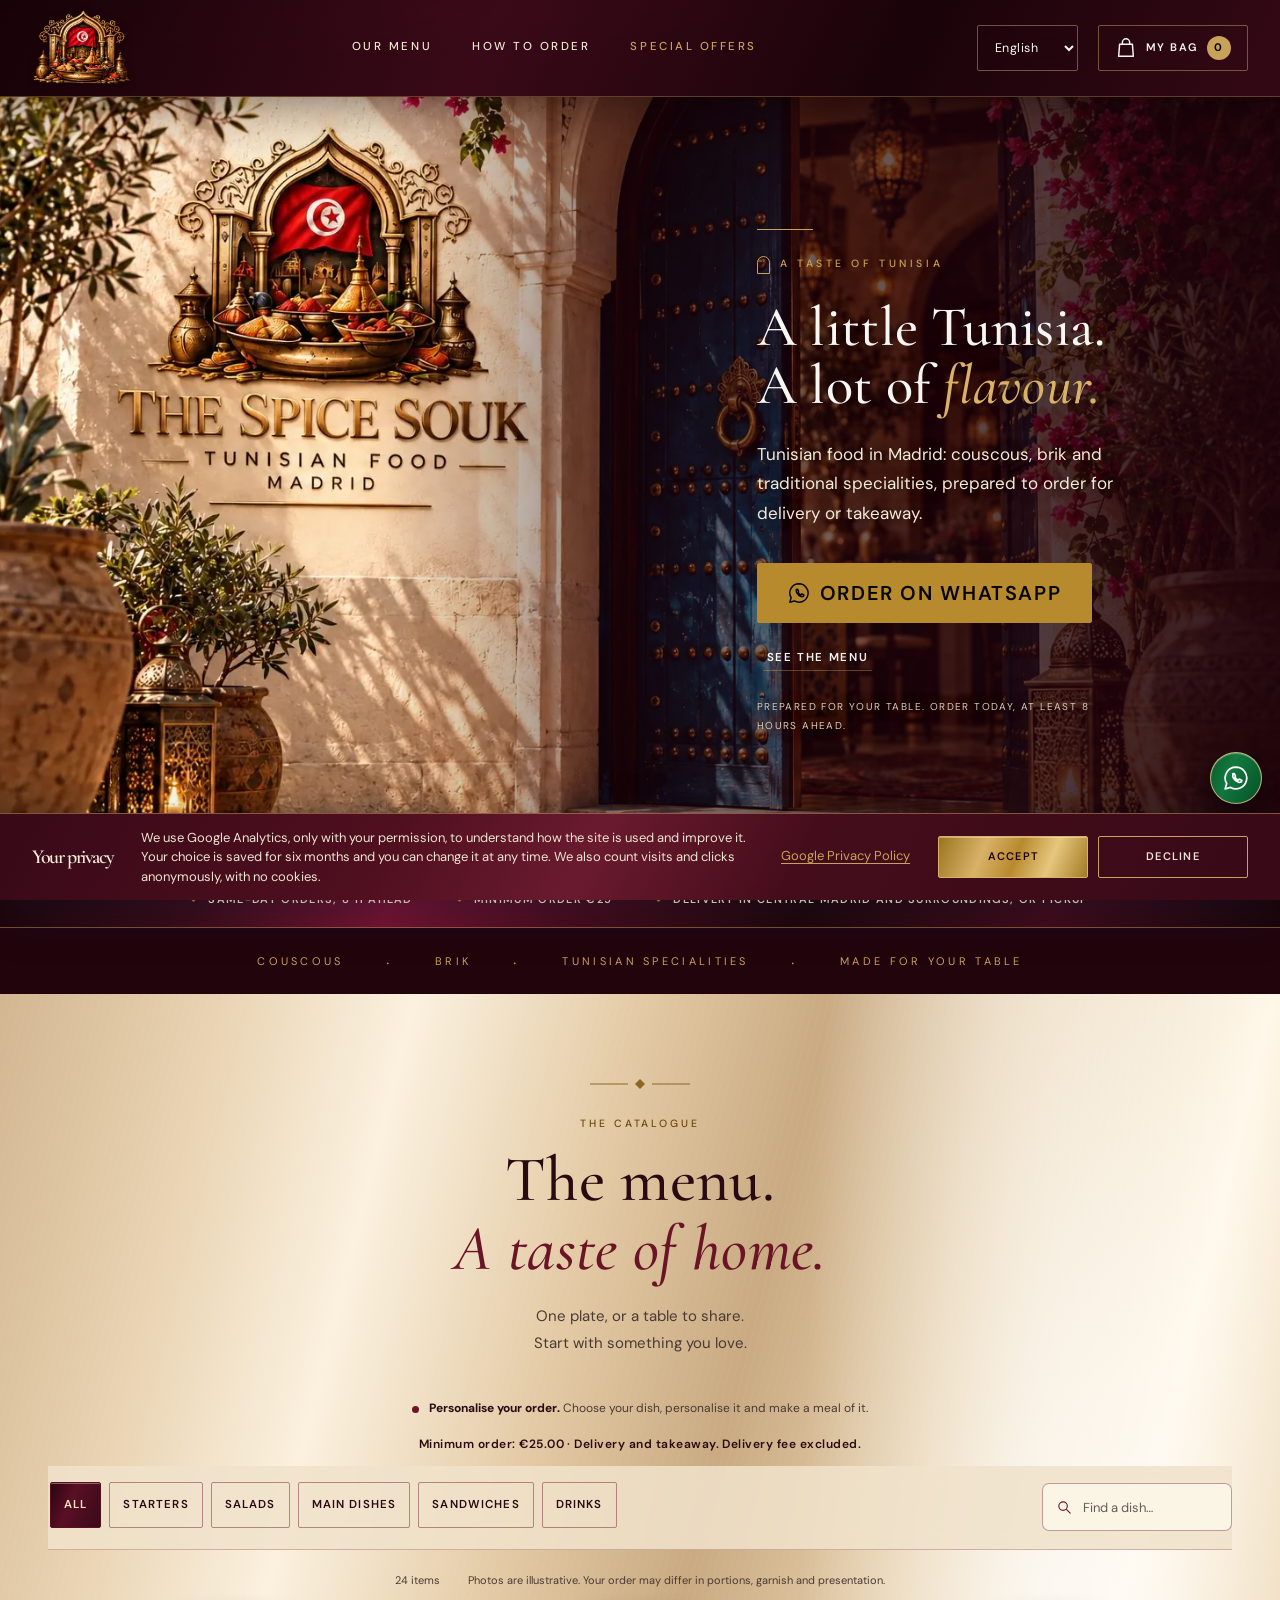
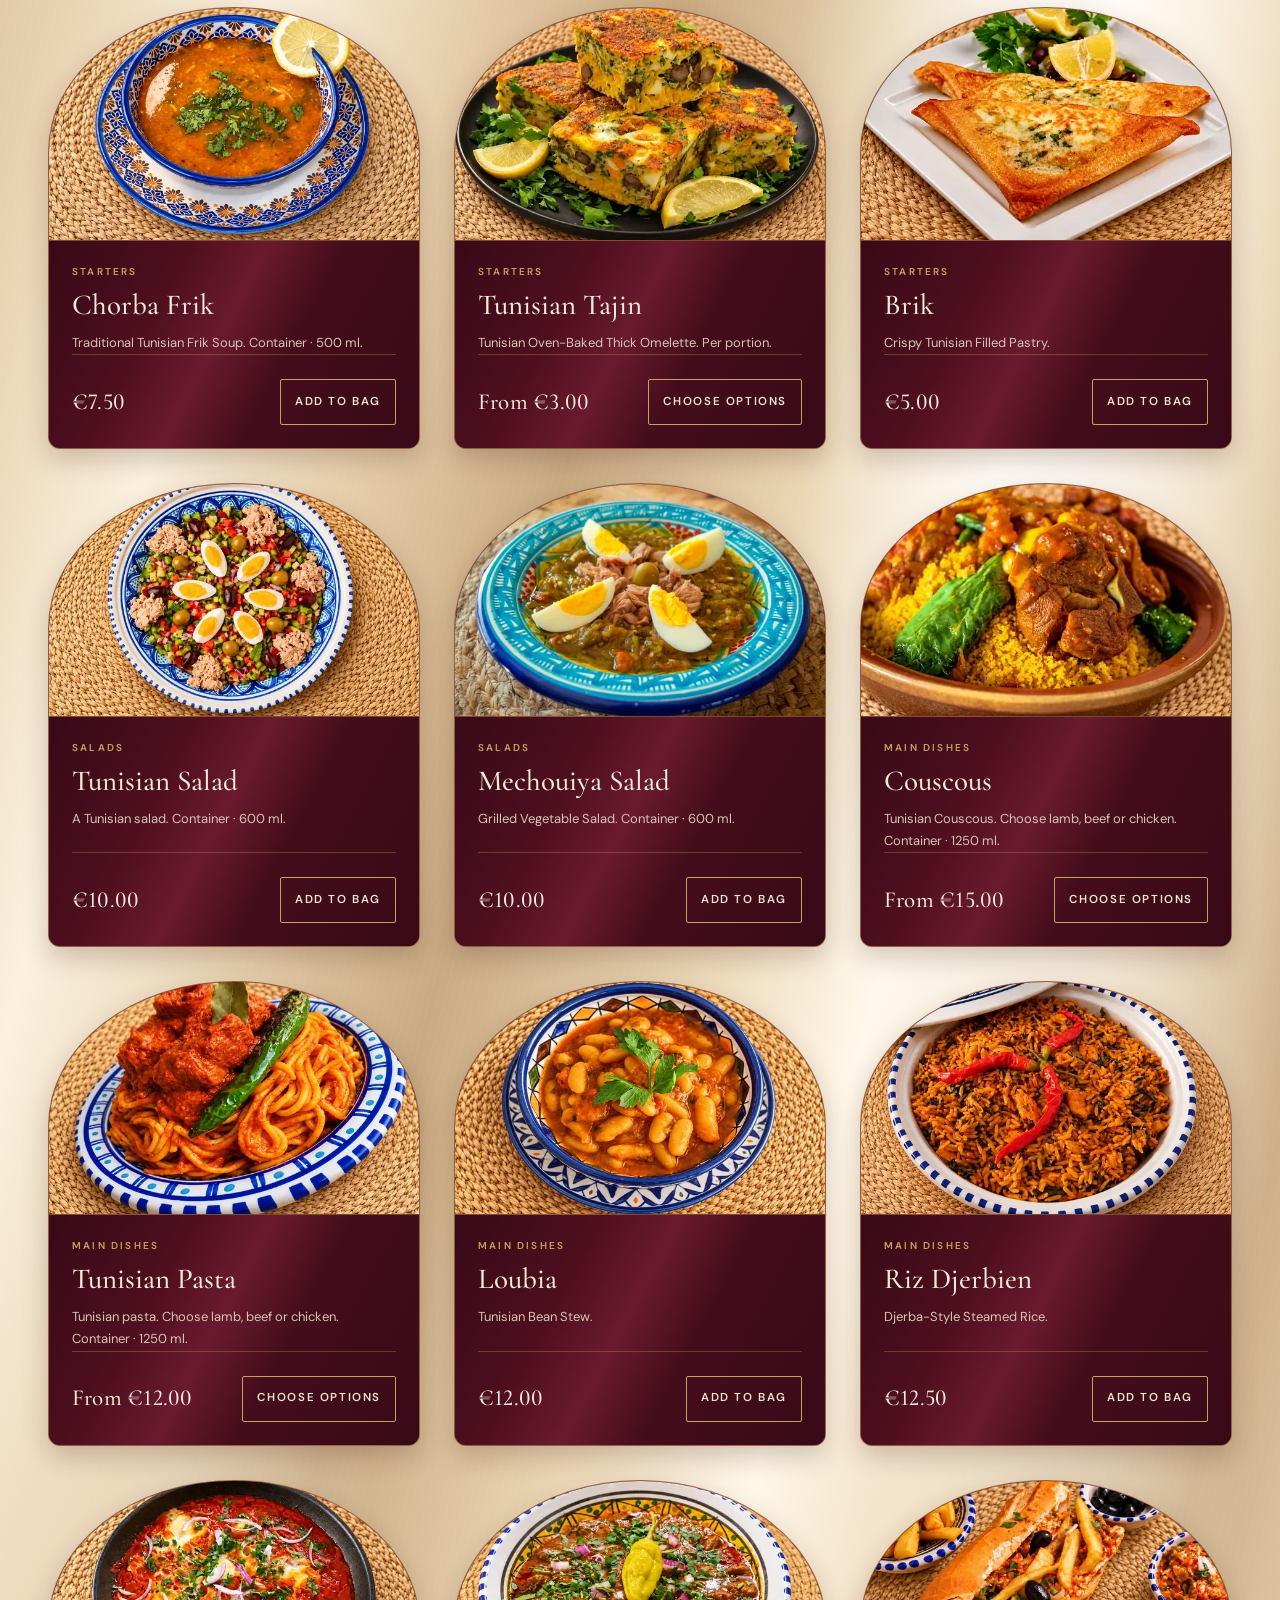
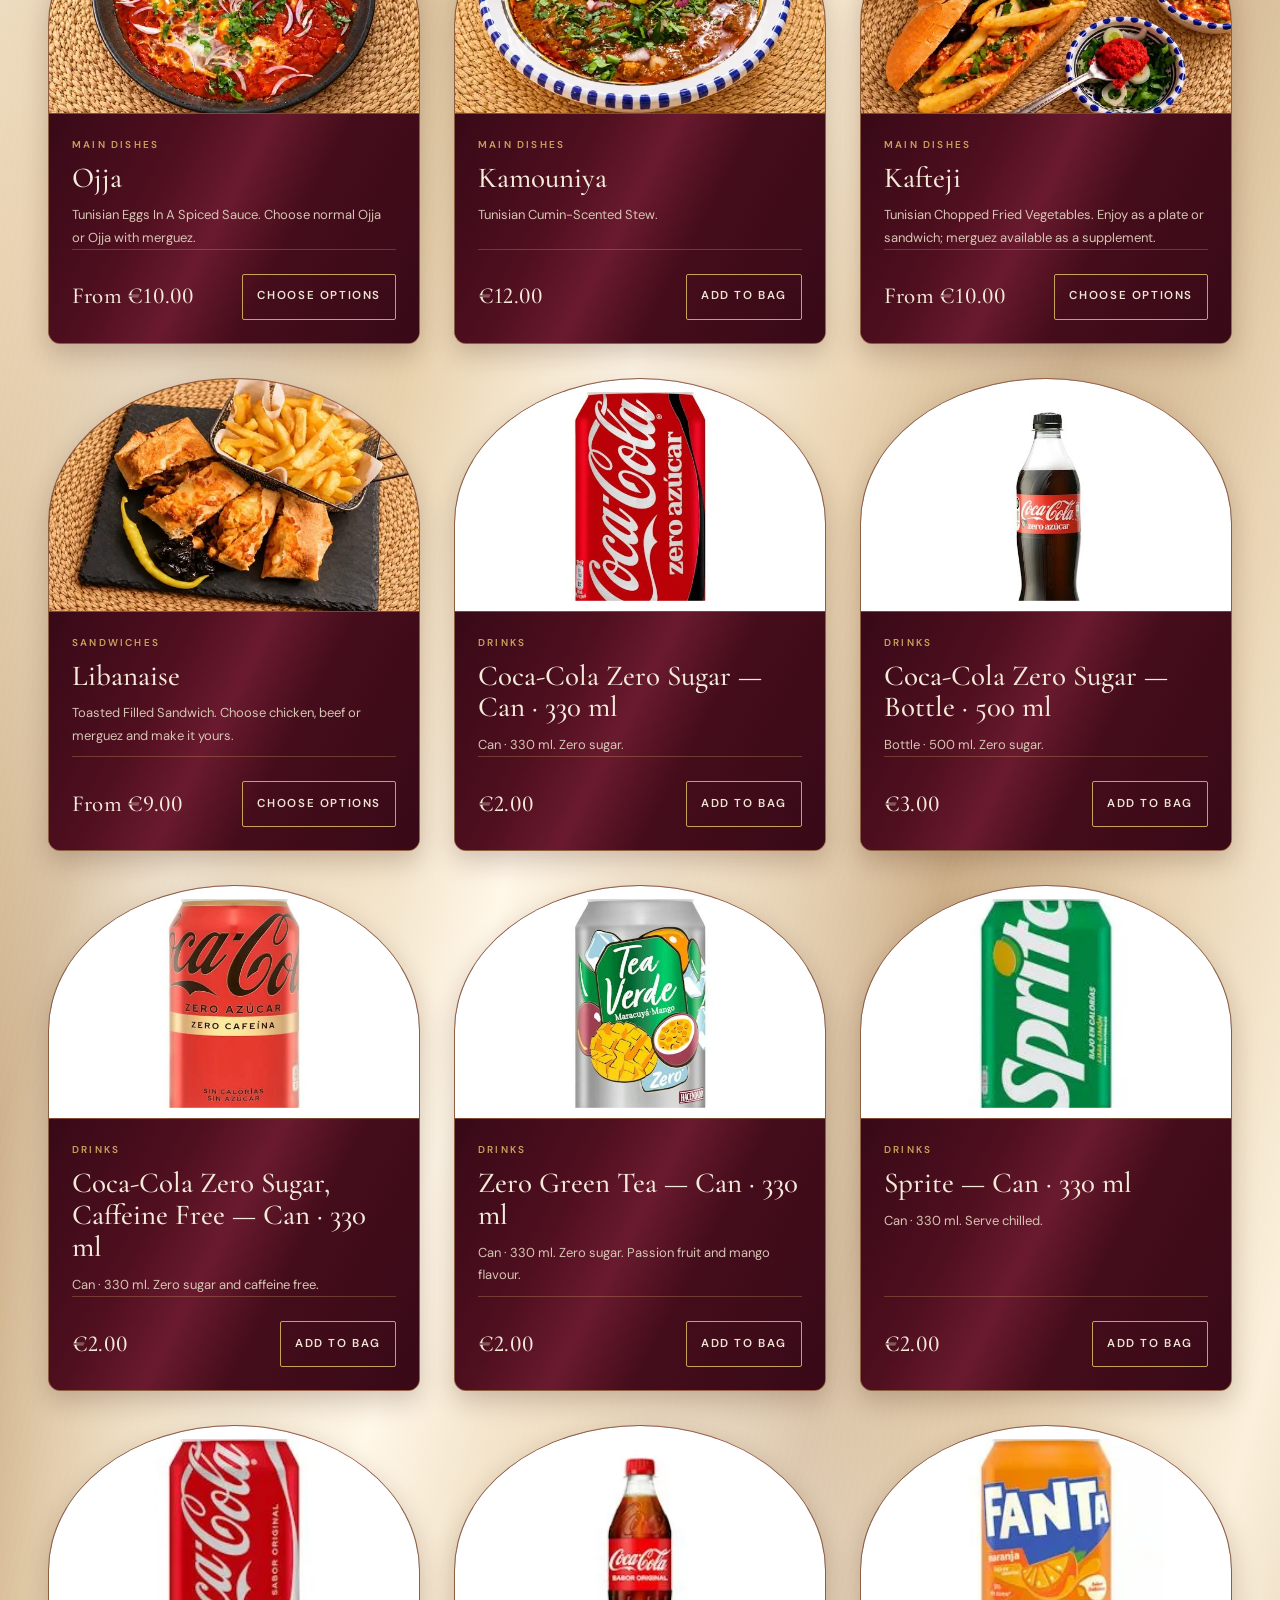
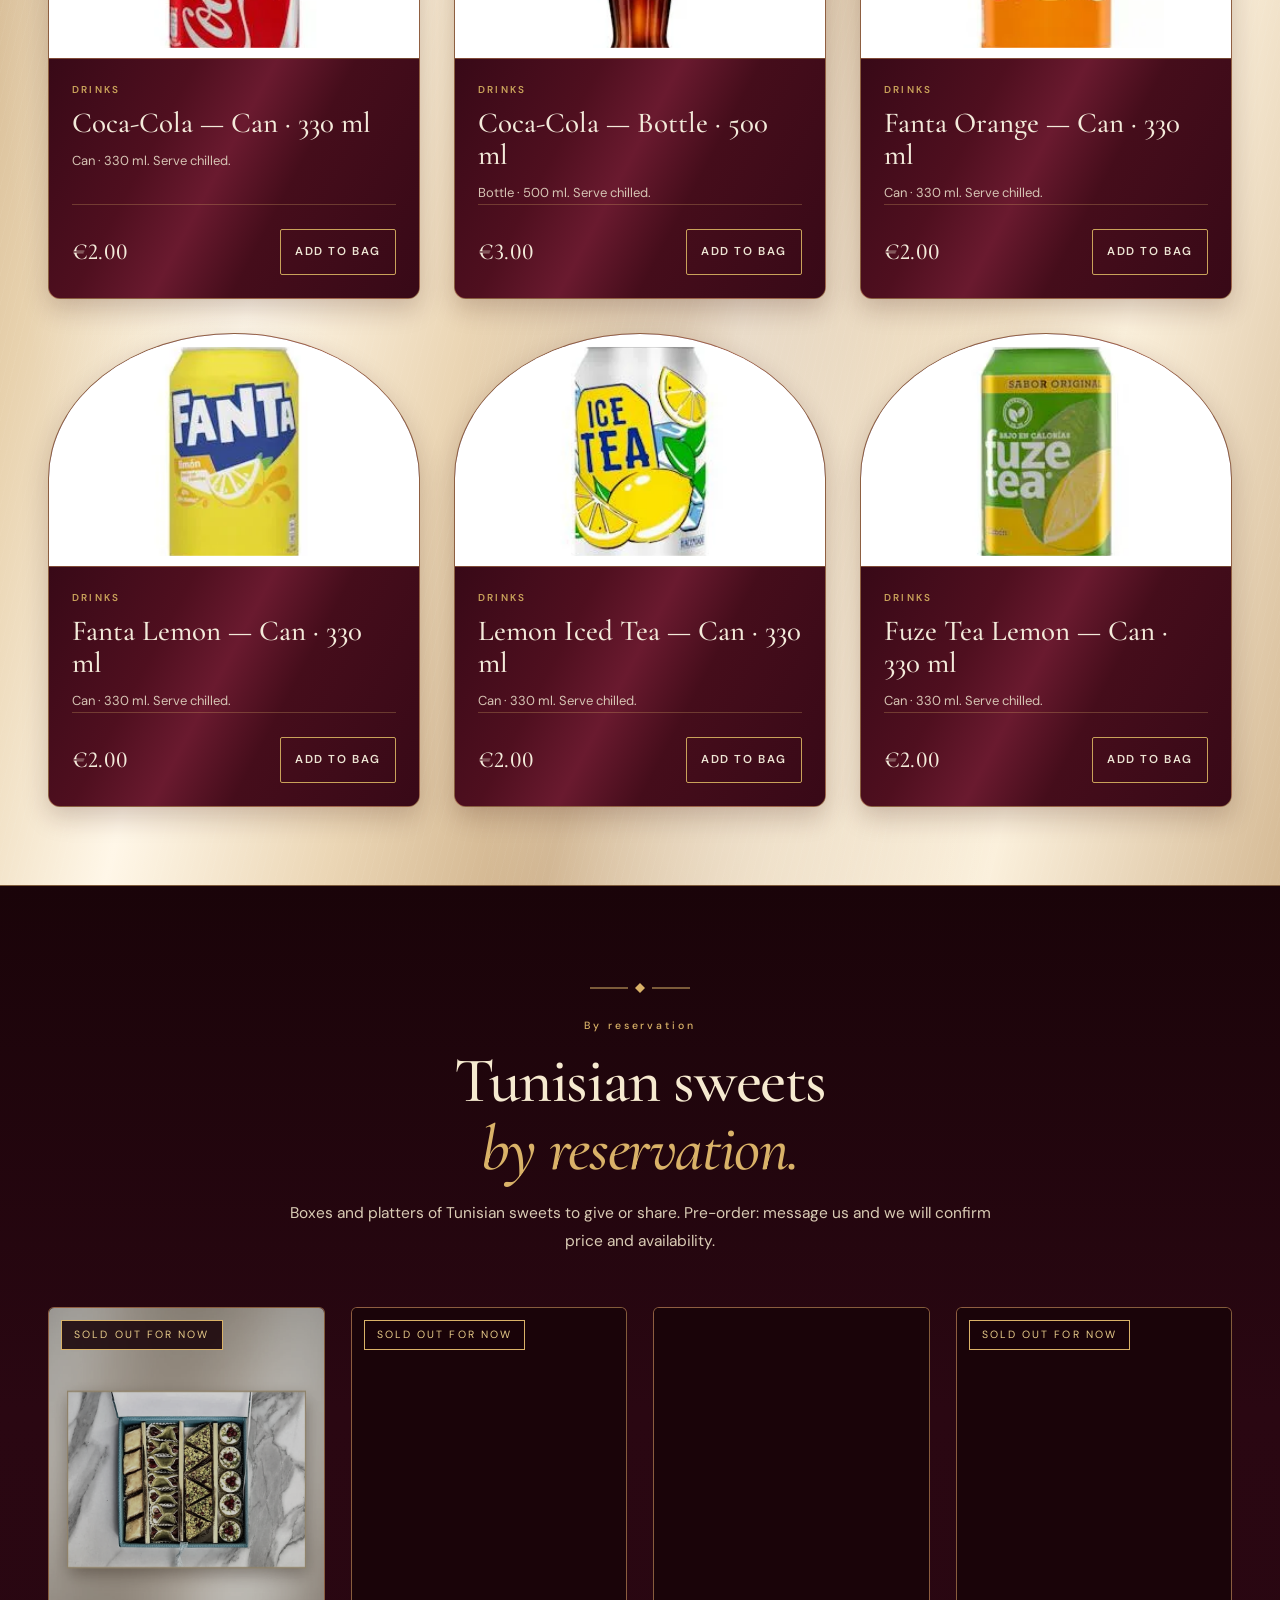
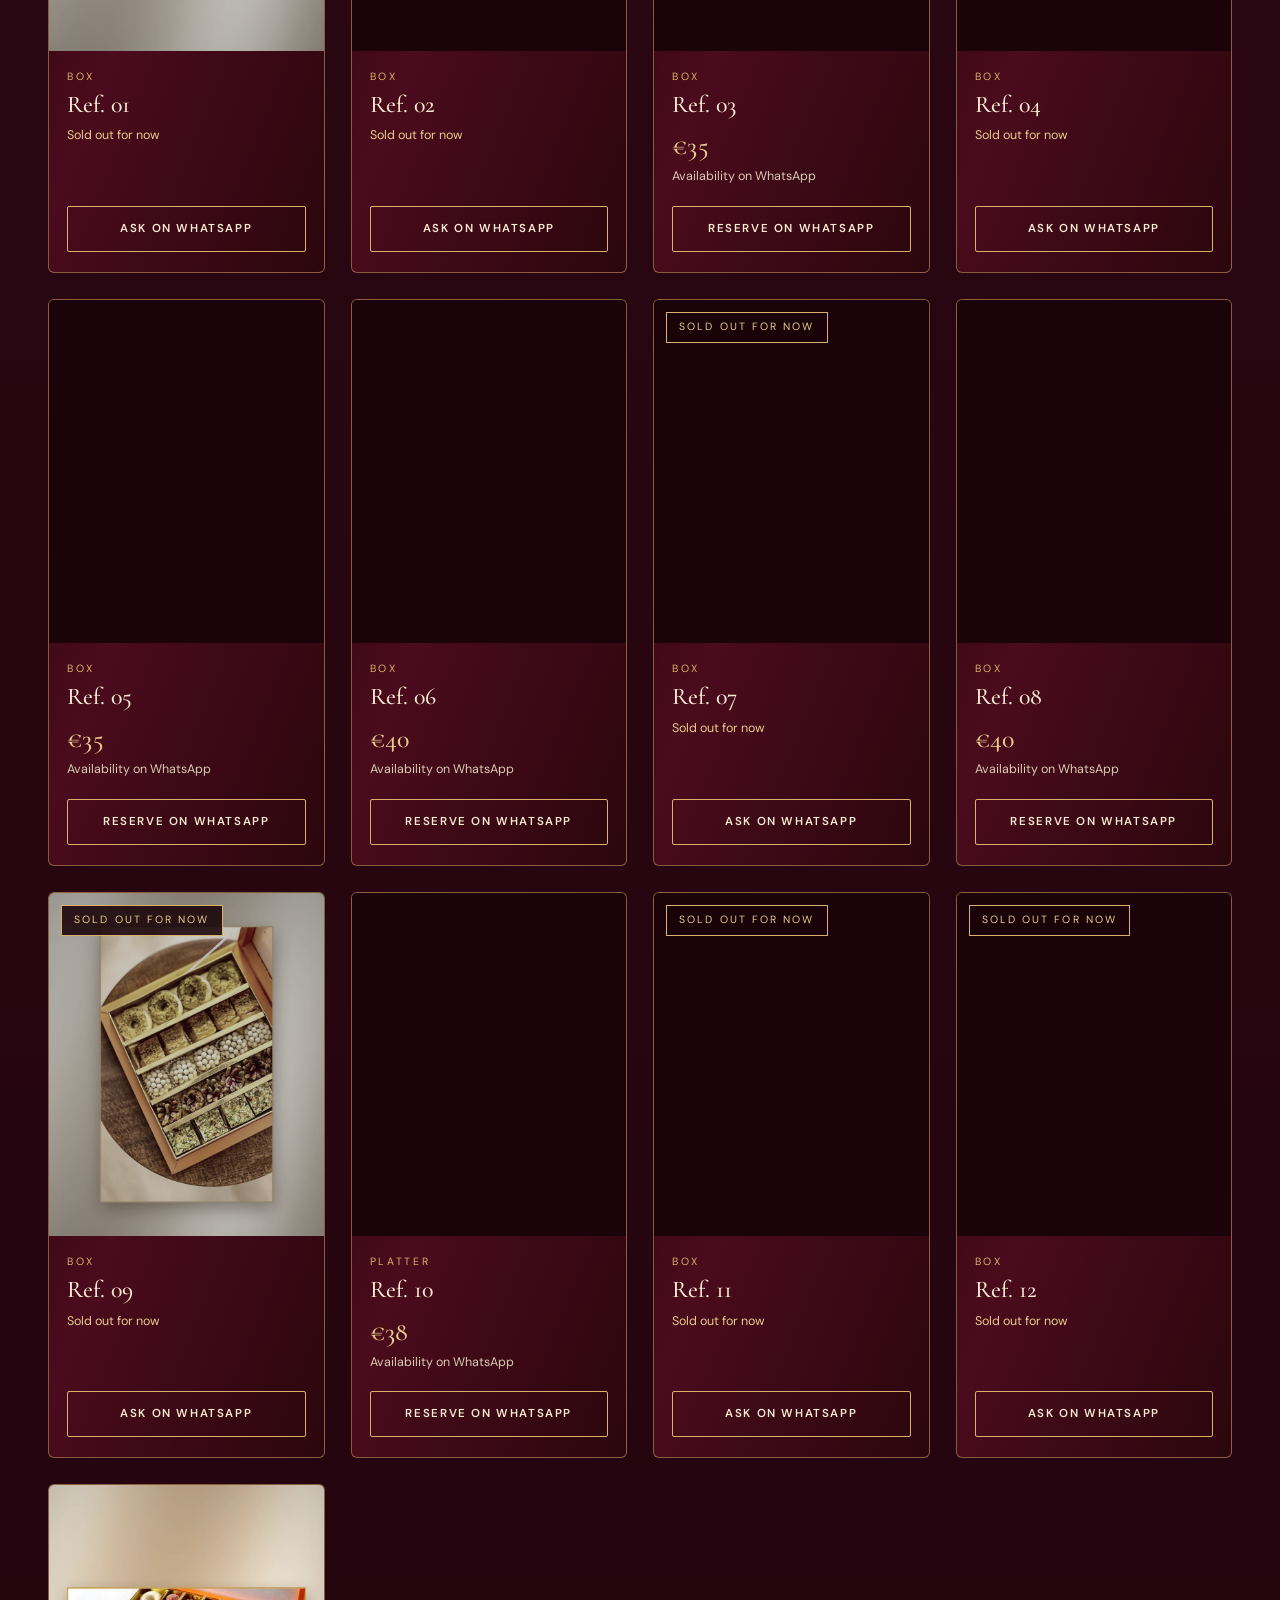
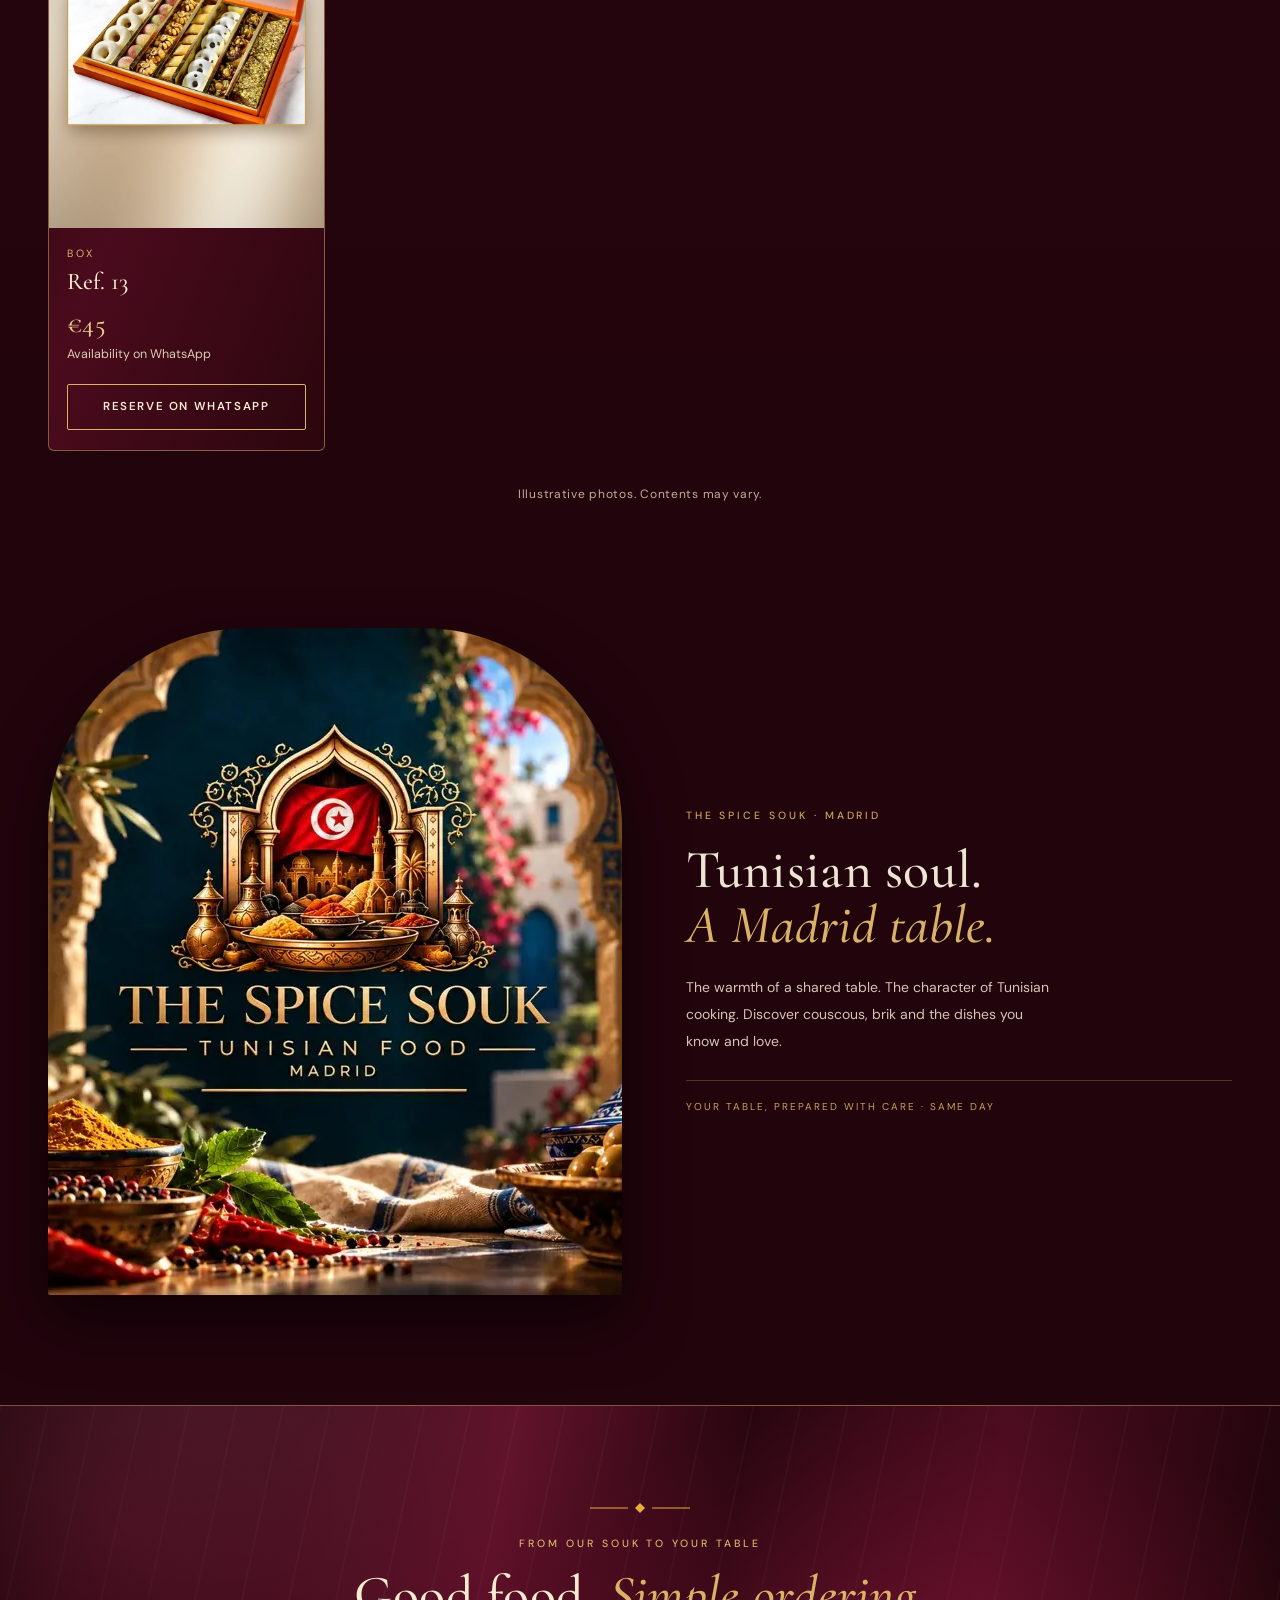
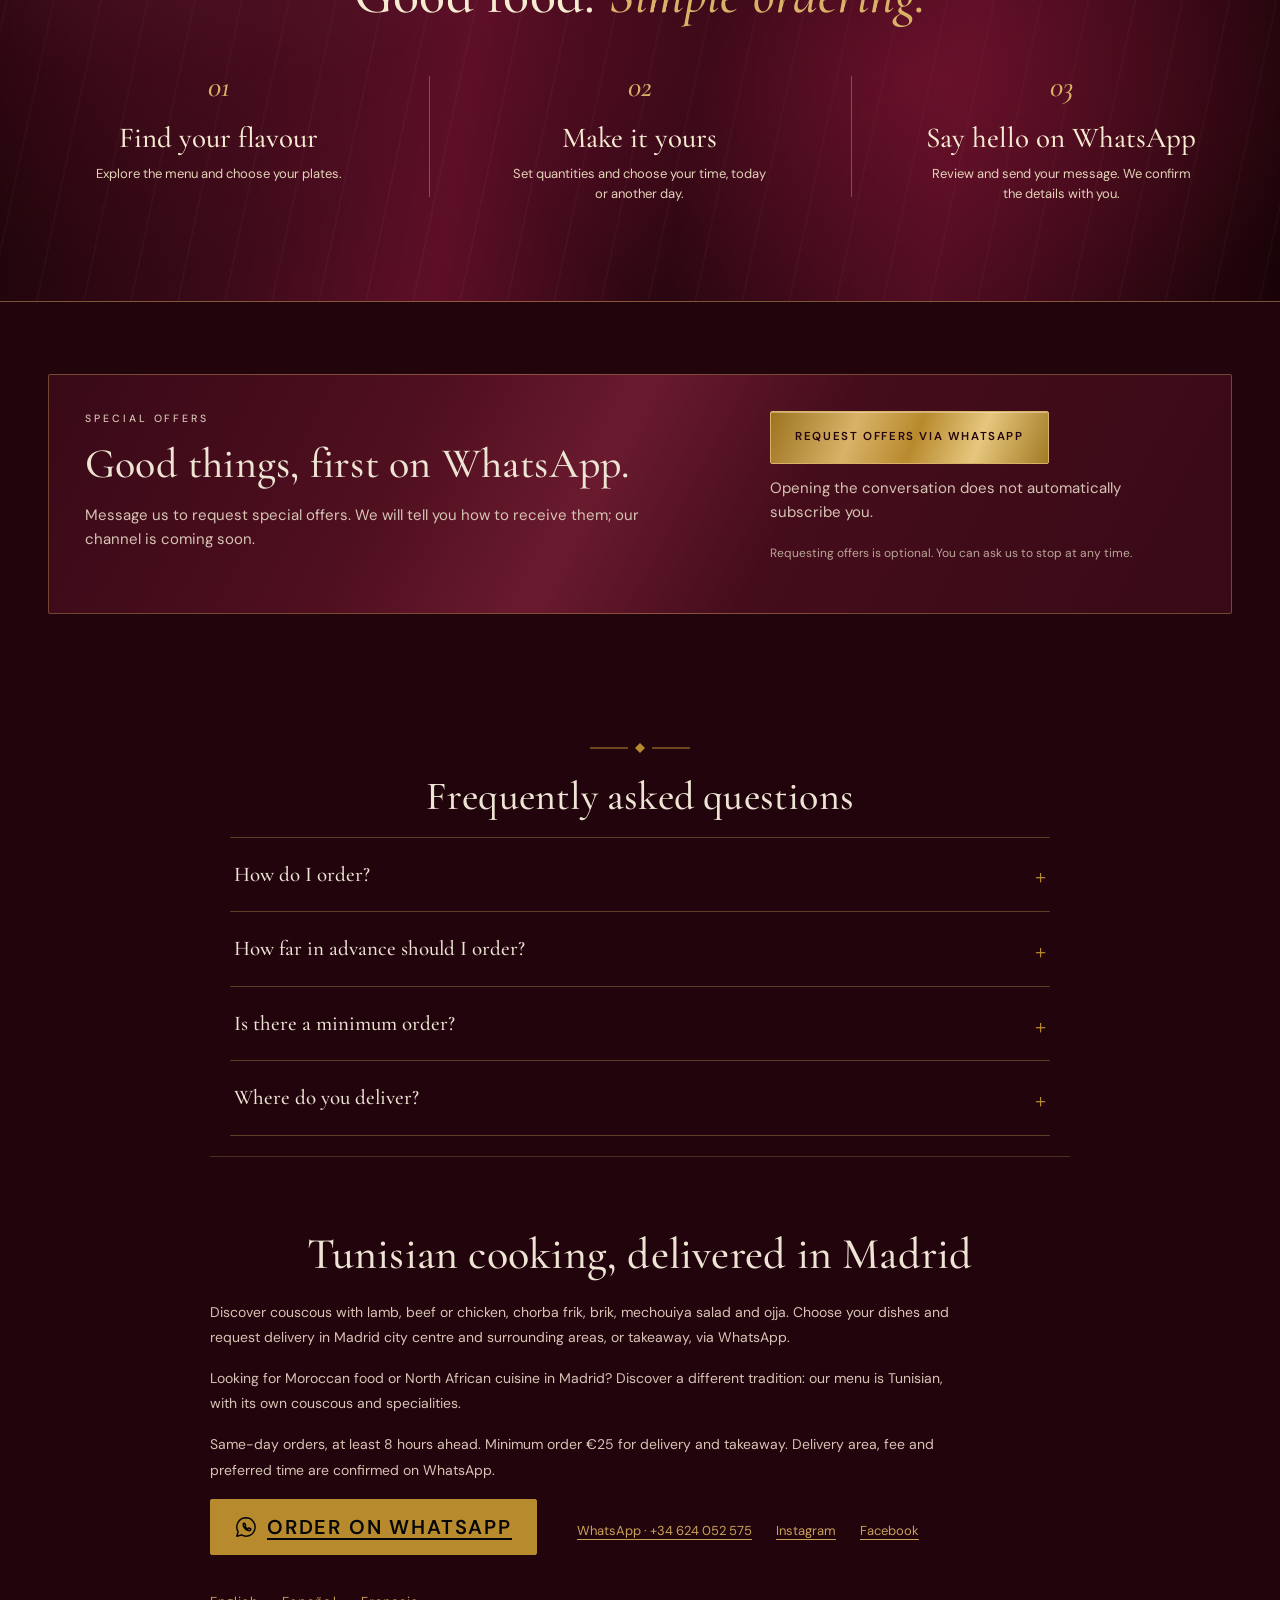
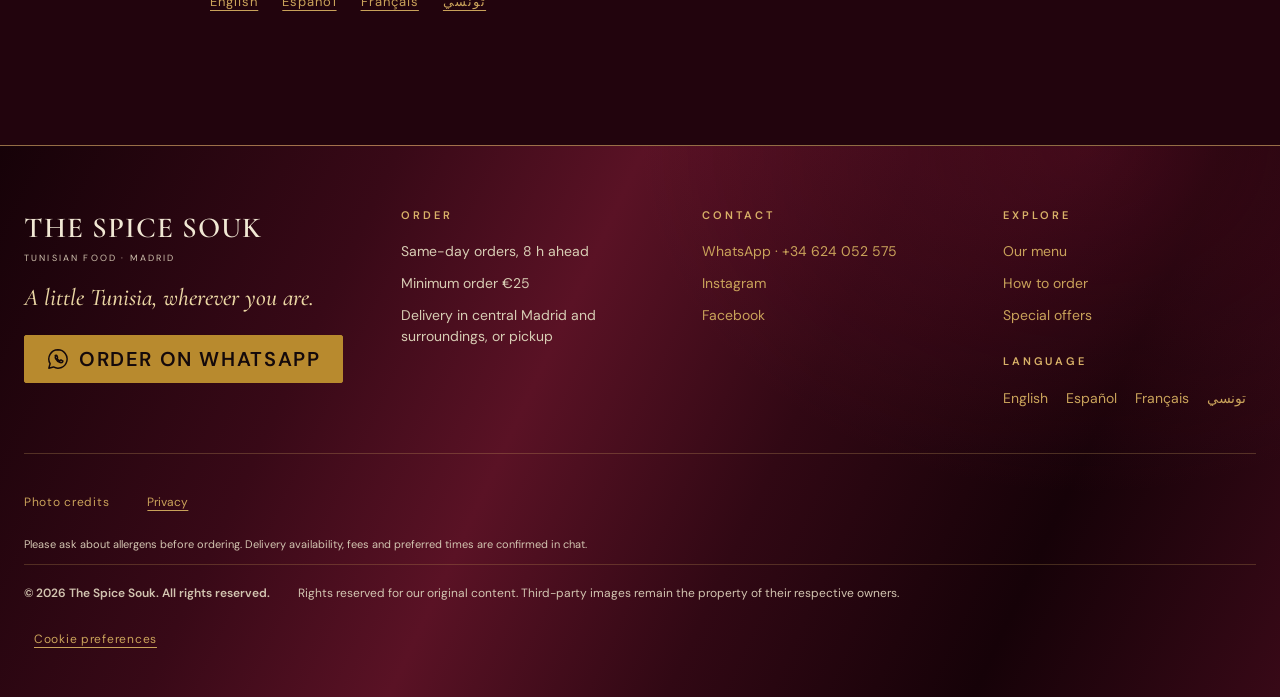
==== commit 12de2f66: "Pedidos el mismo día (en)" ====
--- a/en/index.html
+++ b/en/index.html
@@ -3,16 +3,16 @@
 <head><base href="/"><script type="module" src="analytics.mjs"></script><link rel="stylesheet" href="analytics.css"><meta name="google-site-verification" content="mG6DJ-9KS-ZO-1WUchXSlvk5TZuZ9e3arLNr8OEJn8c" />
   <meta charset="utf-8"><meta name="viewport" content="width=device-width,initial-scale=1">
   <title>Tunisian Food in Madrid | Couscous, Brik & Ojja Delivery | The Spice Souk</title>
-  <meta name="description" content="Home-style Tunisian food in Madrid: couscous, brik, ojja and salads. Delivery in central Madrid and surroundings, or pickup. Order on WhatsApp 24 h ahead; minimum order €25.">
+  <meta name="description" content="Home-style Tunisian food in Madrid: couscous, brik, ojja and salads. Delivery in central Madrid and surroundings, or pickup. Order on WhatsApp for today, 8 h ahead; minimum order €25.">
   <meta name="theme-color" content="#112c39"><meta name="robots" content="index,follow">
   <link rel="canonical" href="https://spicesouk.es/en/"><link rel="alternate" hreflang="en" href="https://spicesouk.es/en/"><link rel="alternate" hreflang="fr" href="https://spicesouk.es/fr/"><link rel="alternate" hreflang="es" href="https://spicesouk.es/es/"><link rel="alternate" hreflang="ar-TN" href="https://spicesouk.es/tn/"><link rel="alternate" hreflang="x-default" href="https://spicesouk.es/en/">
-  <meta property="og:title" content="Tunisian Food in Madrid | Couscous, Brik & Ojja Delivery | The Spice Souk"><meta property="og:description" content="Home-style Tunisian food in Madrid: couscous, brik, ojja and salads. Delivery in central Madrid and surroundings, or pickup. Order on WhatsApp 24 h ahead; minimum order €25."><meta property="og:type" content="website"><meta property="og:url" content="https://spicesouk.es/en/"><meta property="og:image" content="https://spicesouk.es/assets/product-woven-couscous.webp"><meta name="twitter:card" content="summary_large_image">
+  <meta property="og:title" content="Tunisian Food in Madrid | Couscous, Brik & Ojja Delivery | The Spice Souk"><meta property="og:description" content="Home-style Tunisian food in Madrid: couscous, brik, ojja and salads. Delivery in central Madrid and surroundings, or pickup. Order on WhatsApp for today, 8 h ahead; minimum order €25."><meta property="og:type" content="website"><meta property="og:url" content="https://spicesouk.es/en/"><meta property="og:image" content="https://spicesouk.es/assets/product-woven-couscous.webp"><meta name="twitter:card" content="summary_large_image">
   <link rel="icon" href="assets/favicon.svg" type="image/svg+xml"><link rel="stylesheet" href="style.css"><link rel="stylesheet" href="mejoras.css">
   <link rel="preload" as="font" href="assets/fonts/cormorant.woff2" type="font/woff2" crossorigin><link rel="preload" as="font" href="assets/fonts/dm-sans.woff2" type="font/woff2" crossorigin><link rel="preload" as="image" href="assets/welcome-hero.webp" media="(min-width:641px)"><link rel="preload" as="image" href="assets/welcome-hero-mobile.webp" fetchpriority="high" media="(max-width:640px)"><script type="module" src="app.mjs"></script>
-<meta property="og:site_name" content="The Spice Souk"><meta property="og:locale" content="en_GB"><meta property="og:image:alt" content="Couscous"><meta name="twitter:title" content="Tunisian Food in Madrid | Couscous, Brik & Ojja Delivery | The Spice Souk"><meta name="twitter:description" content="Home-style Tunisian food in Madrid: couscous, brik, ojja and salads. Delivery in central Madrid and surroundings, or pickup. Order on WhatsApp 24 h ahead; minimum order €25."><meta name="twitter:image" content="https://spicesouk.es/assets/product-woven-couscous.webp"><script type="application/ld+json">{"@context":"https://schema.org","@graph":[{"@type":["FoodEstablishment","Restaurant"],"@id":"https://spicesouk.es/#foodestablishment","name":"The Spice Souk","url":"https://spicesouk.es/en/","image":"https://spicesouk.es/assets/welcome-hero.webp","logo":"https://spicesouk.es/assets/header-emblem.webp","telephone":"+34624052575","servesCuisine":["Tunisian","Comida tunecina"],"priceRange":"€2–€20","address":{"@type":"PostalAddress","addressLocality":"Madrid","addressRegion":"Comunidad de Madrid","addressCountry":"ES"},"areaServed":{"@type":"City","name":"Madrid"},"hasMenu":{"@id":"https://spicesouk.es/en/#menu"},"sameAs":["https://www.instagram.com/thespicesoukmadrid/","https://www.facebook.com/TheSpiceSouk/"],"potentialAction":{"@type":"OrderAction","target":{"@type":"EntryPoint","urlTemplate":"https://wa.me/34624052575?text=Hello%2C%20I%20come%20from%20the%20website%20and%20I%27d%20like%20to%20place%20an%20order","actionPlatform":["http://schema.org/DesktopWebPlatform","http://schema.org/MobileWebPlatform"]},"deliveryMethod":["http://purl.org/goodrelations/v1#DeliveryModeOwnFleet","http://purl.org/goodrelations/v1#DeliveryModePickUp"]}},{"@type":"FAQPage","@id":"https://spicesouk.es/en/#faq","inLanguage":"en","mainEntity":[{"@type":"Question","name":"How do I order?","acceptedAnswer":{"@type":"Answer","text":"Pick your dishes from the menu and tap “Order on WhatsApp”. A message with your order opens; review it and send it. The order is confirmed once we reply."}},{"@type":"Question","name":"How far in advance should I order?","acceptedAnswer":{"@type":"Answer","text":"At least 24 hours ahead. Everything is prepared to order."}},{"@type":"Question","name":"Is there a minimum order?","acceptedAnswer":{"@type":"Answer","text":"Yes, €25 for delivery and pickup. The delivery fee is not included."}},{"@type":"Question","name":"Where do you deliver?","acceptedAnswer":{"@type":"Answer","text":"Central Madrid and surroundings, or you can pick up your order. Area, delivery fee and time are confirmed on WhatsApp."}}]},{"@type":"Organization","@id":"https://spicesouk.es/#organization","name":"The Spice Souk","url":"https://spicesouk.es","logo":"https://spicesouk.es/assets/header-emblem.webp","telephone":"+34624052575","sameAs":["https://www.instagram.com/thespicesoukmadrid/","https://www.facebook.com/TheSpiceSouk/"],"areaServed":{"@type":"City","name":"Madrid"},"description":"Tunisian food in Madrid: couscous, brik and traditional specialities, prepared to order for delivery or takeaway."},{"@type":"WebSite","@id":"https://spicesouk.es/#website","url":"https://spicesouk.es","name":"The Spice Souk","publisher":{"@id":"https://spicesouk.es/#organization"},"inLanguage":["en","es","fr","aeb"]},{"@type":"WebPage","@id":"https://spicesouk.es/en/","url":"https://spicesouk.es/en/","name":"Tunisian Food in Madrid | Couscous & Brik | The Spice Souk","description":"Home-style Tunisian food in Madrid: couscous, brik, ojja and salads. Delivery in central Madrid and surroundings, or pickup. Order on WhatsApp 24 h ahead; minimum order €25.","inLanguage":"en","isPartOf":{"@id":"https://spicesouk.es/#website"},"mainEntity":{"@id":"https://spicesouk.es/en/#menu"}},{"@type":"Menu","@id":"https://spicesouk.es/en/#menu","name":"Our menu","url":"https://spicesouk.es/en/#menu","inLanguage":"en","hasMenuSection":[{"@type":"MenuSection","name":"Starters","hasMenuItem":[{"@type":"MenuItem","name":"Chorba Frik","description":"Traditional Tunisian Frik Soup. Container · 500 ml.","image":"https://spicesouk.es/assets/product-woven-chorba-frik.webp","offers":[{"@type":"Offer","name":"Chorba Frik","price":"7.50","priceCurrency":"EUR","availability":"https://schema.org/InStock"}]},{"@type":"MenuItem","name":"Tunisian Tajin","description":"Tunisian Oven-Baked Thick Omelette. Per portion.","image":"https://spicesouk.es/assets/product-woven-tajin.webp","offers":[{"@type":"Offer","name":"Chicken","price":"5.00","priceCurrency":"EUR","availability":"https://schema.org/InStock"},{"@type":"Offer","name":"Tuna","price":"3.00","priceCurrency":"EUR","availability":"https://schema.org/InStock"}]},{"@type":"MenuItem","name":"Brik","description":"Crispy Tunisian Filled Pastry.","image":"https://spicesouk.es/assets/product-woven-brik.webp","offers":[{"@type":"Offer","name":"Brik","price":"5.00","priceCurrency":"EUR","availability":"https://schema.org/InStock"}]}]},{"@type":"MenuSection","name":"Salads","hasMenuItem":[{"@type":"MenuItem","name":"Tunisian Salad","description":"A Tunisian salad. Container · 600 ml.","image":"https://spicesouk.es/assets/product-woven-salad.webp","offers":[{"@type":"Offer","name":"Tunisian Salad","price":"10.00","priceCurrency":"EUR","availability":"https://schema.org/InStock"}]},{"@type":"MenuItem","name":"Mechouiya Salad","description":"Grilled Vegetable Salad. Container · 600 ml.","image":"https://spicesouk.es/assets/product-woven-mechouiya.webp","offers":[{"@type":"Offer","name":"Mechouiya Salad","price":"10.00","priceCurrency":"EUR","availability":"https://schema.org/InStock"}]}]},{"@type":"MenuSection","name":"Main Dishes","hasMenuItem":[{"@type":"MenuItem","name":"Couscous","description":"Tunisian Couscous. Choose lamb, beef or chicken. Container · 1250 ml.","image":"https://spicesouk.es/assets/product-woven-couscous.webp","offers":[{"@type":"Offer","name":"Lamb","price":"20.00","priceCurrency":"EUR","availability":"https://schema.org/InStock"},{"@type":"Offer","name":"Beef","price":"18.00","priceCurrency":"EUR","availability":"https://schema.org/InStock"},{"@type":"Offer","name":"Chicken","price":"15.00","priceCurrency":"EUR","availability":"https://schema.org/InStock"}]},{"@type":"MenuItem","name":"Tunisian Pasta","description":"Tunisian pasta. Choose lamb, beef or chicken. Container · 1250 ml.","image":"https://spicesouk.es/assets/product-woven-pasta.webp","offers":[{"@type":"Offer","name":"Lamb","price":"15.00","priceCurrency":"EUR","availability":"https://schema.org/InStock"},{"@type":"Offer","name":"Beef","price":"13.00","priceCurrency":"EUR","availability":"https://schema.org/InStock"},{"@type":"Offer","name":"Chicken","price":"12.00","priceCurrency":"EUR","availability":"https://schema.org/InStock"}]},{"@type":"MenuItem","name":"Loubia","description":"Tunisian Bean Stew.","image":"https://spicesouk.es/assets/product-woven-loubia.webp","offers":[{"@type":"Offer","name":"Loubia","price":"12.00","priceCurrency":"EUR","availability":"https://schema.org/InStock"}]},{"@type":"MenuItem","name":"Riz Djerbien","description":"Djerba-Style Steamed Rice.","image":"https://spicesouk.es/assets/product-woven-riz-djerbien.webp","offers":[{"@type":"Offer","name":"Riz Djerbien","price":"12.50","priceCurrency":"EUR","availability":"https://schema.org/InStock"}]},{"@type":"MenuItem","name":"Ojja","description":"Tunisian Eggs In A Spiced Sauce. Choose normal Ojja or Ojja with merguez.","image":"https://spicesouk.es/assets/product-woven-ojja.webp","offers":[{"@type":"Offer","name":"Normal","price":"10.00","priceCurrency":"EUR","availability":"https://schema.org/InStock"},{"@type":"Offer","name":"With Merguez","price":"12.50","priceCurrency":"EUR","availability":"https://schema.org/InStock"}]},{"@type":"MenuItem","name":"Kamouniya","description":"Tunisian Cumin-Scented Stew.","image":"https://spicesouk.es/assets/product-woven-kamouniya.webp","offers":[{"@type":"Offer","name":"Kamouniya","price":"12.00","priceCurrency":"EUR","availability":"https://schema.org/InStock"}]},{"@type":"MenuItem","name":"Kafteji","description":"Tunisian Chopped Fried Vegetables. Enjoy as a plate or sandwich; merguez available as a supplement.","image":"https://spicesouk.es/assets/product-woven-kafteji-sandwich.webp","offers":[{"@type":"Offer","name":"Sandwich","price":"10.00","priceCurrency":"EUR","availability":"https://schema.org/InStock"},{"@type":"Offer","name":"Plate","price":"10.00","priceCurrency":"EUR","availability":"https://schema.org/InStock"}]}]},{"@type":"MenuSection","name":"Sandwiches","hasMenuItem":[{"@type":"MenuItem","name":"Libanaise","description":"Toasted Filled Sandwich. Choose chicken, beef or merguez and make it yours.","image":"https://spicesouk.es/assets/product-woven-libanaise.webp","offers":[{"@type":"Offer","name":"Chicken","price":"9.00","priceCurrency":"EUR","availability":"https://schema.org/InStock"},{"@type":"Offer","name":"Beef","price":"11.00","priceCurrency":"EUR","availability":"https://schema.org/InStock"},{"@type":"Offer","name":"Merguez","price":"11.00","priceCurrency":"EUR","availability":"https://schema.org/InStock"}]}]},{"@type":"MenuSection","name":"Drinks","hasMenuItem":[{"@type":"MenuItem","name":"Coca-Cola Zero Sugar — Can · 330 ml","description":"Can · 330 ml. Zero sugar.","image":"https://spicesouk.es/assets/coca-cola-zero-can.webp","offers":[{"@type":"Offer","name":"Coca-Cola Zero Sugar — Can · 330 ml","price":"2.00","priceCurrency":"EUR","availability":"https://schema.org/InStock"}]},{"@type":"MenuItem","name":"Coca-Cola Zero Sugar — Bottle · 500 ml","description":"Bottle · 500 ml. Zero sugar.","image":"https://spicesouk.es/assets/coca-cola-zero-500.webp","offers":[{"@type":"Offer","name":"Coca-Cola Zero Sugar — Bottle · 500 ml","price":"3.00","priceCurrency":"EUR","availability":"https://schema.org/InStock"}]},{"@type":"MenuItem","name":"Coca-Cola Zero Sugar, Caffeine Free — Can · 330 ml","description":"Can · 330 ml. Zero sugar and caffeine free.","image":"https://spicesouk.es/assets/coca-cola-zero-caffeine-free-can.webp","offers":[{"@type":"Offer","name":"Coca-Cola Zero Sugar, Caffeine Free — Can · 330 ml","price":"2.00","priceCurrency":"EUR","availability":"https://schema.org/InStock"}]},{"@type":"MenuItem","name":"Zero Green Tea — Can · 330 ml","description":"Can · 330 ml. Zero sugar. Passion fruit and mango flavour.","image":"https://spicesouk.es/assets/iced-tea-green-zero-can.webp","offers":[{"@type":"Offer","name":"Zero Green Tea — Can · 330 ml","price":"2.00","priceCurrency":"EUR","availability":"https://schema.org/InStock"}]},{"@type":"MenuItem","name":"Sprite — Can · 330 ml","description":"Can · 330 ml. Serve chilled.","image":"https://spicesouk.es/assets/sprite-can.webp","offers":[{"@type":"Offer","name":"Sprite — Can · 330 ml","price":"2.00","priceCurrency":"EUR","availability":"https://schema.org/InStock"}]},{"@type":"MenuItem","name":"Coca-Cola — Can · 330 ml","description":"Can · 330 ml. Serve chilled.","image":"https://spicesouk.es/assets/coca-cola-can.webp","offers":[{"@type":"Offer","name":"Coca-Cola — Can · 330 ml","price":"2.00","priceCurrency":"EUR","availability":"https://schema.org/InStock"}]},{"@type":"MenuItem","name":"Coca-Cola — Bottle · 500 ml","description":"Bottle · 500 ml. Serve chilled.","image":"https://spicesouk.es/assets/coca-cola-500.webp","offers":[{"@type":"Offer","name":"Coca-Cola — Bottle · 500 ml","price":"3.00","priceCurrency":"EUR","availability":"https://schema.org/InStock"}]},{"@type":"MenuItem","name":"Fanta Orange — Can · 330 ml","description":"Can · 330 ml. Serve chilled.","image":"https://spicesouk.es/assets/fanta-orange-can.webp","offers":[{"@type":"Offer","name":"Fanta Orange — Can · 330 ml","price":"2.00","priceCurrency":"EUR","availability":"https://schema.org/InStock"}]},{"@type":"MenuItem","name":"Fanta Lemon — Can · 330 ml","description":"Can · 330 ml. Serve chilled.","image":"https://spicesouk.es/assets/fanta-lemon-can.webp","offers":[{"@type":"Offer","name":"Fanta Lemon — Can · 330 ml","price":"2.00","priceCurrency":"EUR","availability":"https://schema.org/InStock"}]},{"@type":"MenuItem","name":"Lemon Iced Tea — Can · 330 ml","description":"Can · 330 ml. Serve chilled.","image":"https://spicesouk.es/assets/iced-tea-lemon-can.webp","offers":[{"@type":"Offer","name":"Lemon Iced Tea — Can · 330 ml","price":"2.00","priceCurrency":"EUR","availability":"https://schema.org/InStock"}]},{"@type":"MenuItem","name":"Fuze Tea Lemon — Can · 330 ml","description":"Can · 330 ml. Serve chilled.","image":"https://spicesouk.es/assets/fuze-tea-can.webp","offers":[{"@type":"Offer","name":"Fuze Tea Lemon — Can · 330 ml","price":"2.00","priceCurrency":"EUR","availability":"https://schema.org/InStock"}]}]}]}]}</script></head>
+<meta property="og:site_name" content="The Spice Souk"><meta property="og:locale" content="en_GB"><meta property="og:image:alt" content="Couscous"><meta name="twitter:title" content="Tunisian Food in Madrid | Couscous, Brik & Ojja Delivery | The Spice Souk"><meta name="twitter:description" content="Home-style Tunisian food in Madrid: couscous, brik, ojja and salads. Delivery in central Madrid and surroundings, or pickup. Order on WhatsApp for today, 8 h ahead; minimum order €25."><meta name="twitter:image" content="https://spicesouk.es/assets/product-woven-couscous.webp"><script type="application/ld+json">{"@context":"https://schema.org","@graph":[{"@type":["FoodEstablishment","Restaurant"],"@id":"https://spicesouk.es/#foodestablishment","name":"The Spice Souk","url":"https://spicesouk.es/en/","image":"https://spicesouk.es/assets/welcome-hero.webp","logo":"https://spicesouk.es/assets/header-emblem.webp","telephone":"+34624052575","servesCuisine":["Tunisian","Comida tunecina"],"priceRange":"€2–€20","address":{"@type":"PostalAddress","addressLocality":"Madrid","addressRegion":"Comunidad de Madrid","addressCountry":"ES"},"areaServed":{"@type":"City","name":"Madrid"},"hasMenu":{"@id":"https://spicesouk.es/en/#menu"},"sameAs":["https://www.instagram.com/thespicesoukmadrid/","https://www.facebook.com/TheSpiceSouk/"],"potentialAction":{"@type":"OrderAction","target":{"@type":"EntryPoint","urlTemplate":"https://wa.me/34624052575?text=Hello%2C%20I%20come%20from%20the%20website%20and%20I%27d%20like%20to%20place%20an%20order","actionPlatform":["http://schema.org/DesktopWebPlatform","http://schema.org/MobileWebPlatform"]},"deliveryMethod":["http://purl.org/goodrelations/v1#DeliveryModeOwnFleet","http://purl.org/goodrelations/v1#DeliveryModePickUp"]}},{"@type":"FAQPage","@id":"https://spicesouk.es/en/#faq","inLanguage":"en","mainEntity":[{"@type":"Question","name":"How do I order?","acceptedAnswer":{"@type":"Answer","text":"Pick your dishes from the menu and tap “Order on WhatsApp”. A message with your order opens; review it and send it. The order is confirmed once we reply."}},{"@type":"Question","name":"How far in advance should I order?","acceptedAnswer":{"@type":"Answer","text":"You can order for the same day, at least 8 hours ahead. Everything is prepared to order and confirmed on WhatsApp."}},{"@type":"Question","name":"Is there a minimum order?","acceptedAnswer":{"@type":"Answer","text":"Yes, €25 for delivery and pickup. The delivery fee is not included."}},{"@type":"Question","name":"Where do you deliver?","acceptedAnswer":{"@type":"Answer","text":"Central Madrid and surroundings, or you can pick up your order. Area, delivery fee and time are confirmed on WhatsApp."}}]},{"@type":"Organization","@id":"https://spicesouk.es/#organization","name":"The Spice Souk","url":"https://spicesouk.es","logo":"https://spicesouk.es/assets/header-emblem.webp","telephone":"+34624052575","sameAs":["https://www.instagram.com/thespicesoukmadrid/","https://www.facebook.com/TheSpiceSouk/"],"areaServed":{"@type":"City","name":"Madrid"},"description":"Tunisian food in Madrid: couscous, brik and traditional specialities, prepared to order for delivery or takeaway."},{"@type":"WebSite","@id":"https://spicesouk.es/#website","url":"https://spicesouk.es","name":"The Spice Souk","publisher":{"@id":"https://spicesouk.es/#organization"},"inLanguage":["en","es","fr","aeb"]},{"@type":"WebPage","@id":"https://spicesouk.es/en/","url":"https://spicesouk.es/en/","name":"Tunisian Food in Madrid | Couscous & Brik | The Spice Souk","description":"Home-style Tunisian food in Madrid: couscous, brik, ojja and salads. Delivery in central Madrid and surroundings, or pickup. Order on WhatsApp for today, 8 h ahead; minimum order €25.","inLanguage":"en","isPartOf":{"@id":"https://spicesouk.es/#website"},"mainEntity":{"@id":"https://spicesouk.es/en/#menu"}},{"@type":"Menu","@id":"https://spicesouk.es/en/#menu","name":"Our menu","url":"https://spicesouk.es/en/#menu","inLanguage":"en","hasMenuSection":[{"@type":"MenuSection","name":"Starters","hasMenuItem":[{"@type":"MenuItem","name":"Chorba Frik","description":"Traditional Tunisian Frik Soup. Container · 500 ml.","image":"https://spicesouk.es/assets/product-woven-chorba-frik.webp","offers":[{"@type":"Offer","name":"Chorba Frik","price":"7.50","priceCurrency":"EUR","availability":"https://schema.org/InStock"}]},{"@type":"MenuItem","name":"Tunisian Tajin","description":"Tunisian Oven-Baked Thick Omelette. Per portion.","image":"https://spicesouk.es/assets/product-woven-tajin.webp","offers":[{"@type":"Offer","name":"Chicken","price":"5.00","priceCurrency":"EUR","availability":"https://schema.org/InStock"},{"@type":"Offer","name":"Tuna","price":"3.00","priceCurrency":"EUR","availability":"https://schema.org/InStock"}]},{"@type":"MenuItem","name":"Brik","description":"Crispy Tunisian Filled Pastry.","image":"https://spicesouk.es/assets/product-woven-brik.webp","offers":[{"@type":"Offer","name":"Brik","price":"5.00","priceCurrency":"EUR","availability":"https://schema.org/InStock"}]}]},{"@type":"MenuSection","name":"Salads","hasMenuItem":[{"@type":"MenuItem","name":"Tunisian Salad","description":"A Tunisian salad. Container · 600 ml.","image":"https://spicesouk.es/assets/product-woven-salad.webp","offers":[{"@type":"Offer","name":"Tunisian Salad","price":"10.00","priceCurrency":"EUR","availability":"https://schema.org/InStock"}]},{"@type":"MenuItem","name":"Mechouiya Salad","description":"Grilled Vegetable Salad. Container · 600 ml.","image":"https://spicesouk.es/assets/product-woven-mechouiya.webp","offers":[{"@type":"Offer","name":"Mechouiya Salad","price":"10.00","priceCurrency":"EUR","availability":"https://schema.org/InStock"}]}]},{"@type":"MenuSection","name":"Main Dishes","hasMenuItem":[{"@type":"MenuItem","name":"Couscous","description":"Tunisian Couscous. Choose lamb, beef or chicken. Container · 1250 ml.","image":"https://spicesouk.es/assets/product-woven-couscous.webp","offers":[{"@type":"Offer","name":"Lamb","price":"20.00","priceCurrency":"EUR","availability":"https://schema.org/InStock"},{"@type":"Offer","name":"Beef","price":"18.00","priceCurrency":"EUR","availability":"https://schema.org/InStock"},{"@type":"Offer","name":"Chicken","price":"15.00","priceCurrency":"EUR","availability":"https://schema.org/InStock"}]},{"@type":"MenuItem","name":"Tunisian Pasta","description":"Tunisian pasta. Choose lamb, beef or chicken. Container · 1250 ml.","image":"https://spicesouk.es/assets/product-woven-pasta.webp","offers":[{"@type":"Offer","name":"Lamb","price":"15.00","priceCurrency":"EUR","availability":"https://schema.org/InStock"},{"@type":"Offer","name":"Beef","price":"13.00","priceCurrency":"EUR","availability":"https://schema.org/InStock"},{"@type":"Offer","name":"Chicken","price":"12.00","priceCurrency":"EUR","availability":"https://schema.org/InStock"}]},{"@type":"MenuItem","name":"Loubia","description":"Tunisian Bean Stew.","image":"https://spicesouk.es/assets/product-woven-loubia.webp","offers":[{"@type":"Offer","name":"Loubia","price":"12.00","priceCurrency":"EUR","availability":"https://schema.org/InStock"}]},{"@type":"MenuItem","name":"Riz Djerbien","description":"Djerba-Style Steamed Rice.","image":"https://spicesouk.es/assets/product-woven-riz-djerbien.webp","offers":[{"@type":"Offer","name":"Riz Djerbien","price":"12.50","priceCurrency":"EUR","availability":"https://schema.org/InStock"}]},{"@type":"MenuItem","name":"Ojja","description":"Tunisian Eggs In A Spiced Sauce. Choose normal Ojja or Ojja with merguez.","image":"https://spicesouk.es/assets/product-woven-ojja.webp","offers":[{"@type":"Offer","name":"Normal","price":"10.00","priceCurrency":"EUR","availability":"https://schema.org/InStock"},{"@type":"Offer","name":"With Merguez","price":"12.50","priceCurrency":"EUR","availability":"https://schema.org/InStock"}]},{"@type":"MenuItem","name":"Kamouniya","description":"Tunisian Cumin-Scented Stew.","image":"https://spicesouk.es/assets/product-woven-kamouniya.webp","offers":[{"@type":"Offer","name":"Kamouniya","price":"12.00","priceCurrency":"EUR","availability":"https://schema.org/InStock"}]},{"@type":"MenuItem","name":"Kafteji","description":"Tunisian Chopped Fried Vegetables. Enjoy as a plate or sandwich; merguez available as a supplement.","image":"https://spicesouk.es/assets/product-woven-kafteji-sandwich.webp","offers":[{"@type":"Offer","name":"Sandwich","price":"10.00","priceCurrency":"EUR","availability":"https://schema.org/InStock"},{"@type":"Offer","name":"Plate","price":"10.00","priceCurrency":"EUR","availability":"https://schema.org/InStock"}]}]},{"@type":"MenuSection","name":"Sandwiches","hasMenuItem":[{"@type":"MenuItem","name":"Libanaise","description":"Toasted Filled Sandwich. Choose chicken, beef or merguez and make it yours.","image":"https://spicesouk.es/assets/product-woven-libanaise.webp","offers":[{"@type":"Offer","name":"Chicken","price":"9.00","priceCurrency":"EUR","availability":"https://schema.org/InStock"},{"@type":"Offer","name":"Beef","price":"11.00","priceCurrency":"EUR","availability":"https://schema.org/InStock"},{"@type":"Offer","name":"Merguez","price":"11.00","priceCurrency":"EUR","availability":"https://schema.org/InStock"}]}]},{"@type":"MenuSection","name":"Drinks","hasMenuItem":[{"@type":"MenuItem","name":"Coca-Cola Zero Sugar — Can · 330 ml","description":"Can · 330 ml. Zero sugar.","image":"https://spicesouk.es/assets/coca-cola-zero-can.webp","offers":[{"@type":"Offer","name":"Coca-Cola Zero Sugar — Can · 330 ml","price":"2.00","priceCurrency":"EUR","availability":"https://schema.org/InStock"}]},{"@type":"MenuItem","name":"Coca-Cola Zero Sugar — Bottle · 500 ml","description":"Bottle · 500 ml. Zero sugar.","image":"https://spicesouk.es/assets/coca-cola-zero-500.webp","offers":[{"@type":"Offer","name":"Coca-Cola Zero Sugar — Bottle · 500 ml","price":"3.00","priceCurrency":"EUR","availability":"https://schema.org/InStock"}]},{"@type":"MenuItem","name":"Coca-Cola Zero Sugar, Caffeine Free — Can · 330 ml","description":"Can · 330 ml. Zero sugar and caffeine free.","image":"https://spicesouk.es/assets/coca-cola-zero-caffeine-free-can.webp","offers":[{"@type":"Offer","name":"Coca-Cola Zero Sugar, Caffeine Free — Can · 330 ml","price":"2.00","priceCurrency":"EUR","availability":"https://schema.org/InStock"}]},{"@type":"MenuItem","name":"Zero Green Tea — Can · 330 ml","description":"Can · 330 ml. Zero sugar. Passion fruit and mango flavour.","image":"https://spicesouk.es/assets/iced-tea-green-zero-can.webp","offers":[{"@type":"Offer","name":"Zero Green Tea — Can · 330 ml","price":"2.00","priceCurrency":"EUR","availability":"https://schema.org/InStock"}]},{"@type":"MenuItem","name":"Sprite — Can · 330 ml","description":"Can · 330 ml. Serve chilled.","image":"https://spicesouk.es/assets/sprite-can.webp","offers":[{"@type":"Offer","name":"Sprite — Can · 330 ml","price":"2.00","priceCurrency":"EUR","availability":"https://schema.org/InStock"}]},{"@type":"MenuItem","name":"Coca-Cola — Can · 330 ml","description":"Can · 330 ml. Serve chilled.","image":"https://spicesouk.es/assets/coca-cola-can.webp","offers":[{"@type":"Offer","name":"Coca-Cola — Can · 330 ml","price":"2.00","priceCurrency":"EUR","availability":"https://schema.org/InStock"}]},{"@type":"MenuItem","name":"Coca-Cola — Bottle · 500 ml","description":"Bottle · 500 ml. Serve chilled.","image":"https://spicesouk.es/assets/coca-cola-500.webp","offers":[{"@type":"Offer","name":"Coca-Cola — Bottle · 500 ml","price":"3.00","priceCurrency":"EUR","availability":"https://schema.org/InStock"}]},{"@type":"MenuItem","name":"Fanta Orange — Can · 330 ml","description":"Can · 330 ml. Serve chilled.","image":"https://spicesouk.es/assets/fanta-orange-can.webp","offers":[{"@type":"Offer","name":"Fanta Orange — Can · 330 ml","price":"2.00","priceCurrency":"EUR","availability":"https://schema.org/InStock"}]},{"@type":"MenuItem","name":"Fanta Lemon — Can · 330 ml","description":"Can · 330 ml. Serve chilled.","image":"https://spicesouk.es/assets/fanta-lemon-can.webp","offers":[{"@type":"Offer","name":"Fanta Lemon — Can · 330 ml","price":"2.00","priceCurrency":"EUR","availability":"https://schema.org/InStock"}]},{"@type":"MenuItem","name":"Lemon Iced Tea — Can · 330 ml","description":"Can · 330 ml. Serve chilled.","image":"https://spicesouk.es/assets/iced-tea-lemon-can.webp","offers":[{"@type":"Offer","name":"Lemon Iced Tea — Can · 330 ml","price":"2.00","priceCurrency":"EUR","availability":"https://schema.org/InStock"}]},{"@type":"MenuItem","name":"Fuze Tea Lemon — Can · 330 ml","description":"Can · 330 ml. Serve chilled.","image":"https://spicesouk.es/assets/fuze-tea-can.webp","offers":[{"@type":"Offer","name":"Fuze Tea Lemon — Can · 330 ml","price":"2.00","priceCurrency":"EUR","availability":"https://schema.org/InStock"}]}]}]}]}</script></head>
 <body>
   <a class="skip" href="/en/#menu">Skip to menu</a>
-  <div class="announcement">Tunisian roots. Madrid soul. · Order at least 24 hours ahead</div>
+  <div class="announcement">Tunisian roots. Madrid soul. · Same-day orders, 8 hours ahead</div>
   <div class="header-shell"><header class="site-header wrap">
     <a href="/en/#" class="wordmark"><img class="header-emblem" src="assets/header-emblem.webp" srcset="assets/header-emblem-mobile.webp 160w, assets/header-emblem.webp 384w" sizes="(max-width:640px) 64px, 120px" alt="The Spice Souk" width="384" height="298" fetchpriority="high"></a>
     <nav aria-label="Main navigation"><a href="/en/#menu">Our menu</a><a class="how-link" href="/en/#how">How to order</a><a class="offers-nav-link" href="/en/#offers">SPECIAL OFFERS</a></nav>
@@ -20,9 +20,9 @@
   </header></div>
   <main>
     <div class="hero-band welcome-hero"><section class="hero wrap" aria-labelledby="hero-title">
-      <div class="hero-copy"><p class="eyebrow"><span class="tiny-arch" aria-hidden="true"></span> A TASTE OF TUNISIA</p><h1 id="hero-title">A little Tunisia.<br>A lot of <em>flavour.</em></h1><p class="hero-description">Tunisian food in Madrid: couscous, brik and traditional specialities, prepared to order for delivery or takeaway.</p><div class="hero-actions"><a class="primary wa-cta " href="https://wa.me/34624052575?text=Hello%2C%20I%20come%20from%20the%20website%20and%20I%27d%20like%20to%20place%20an%20order" target="_blank" rel="noopener noreferrer"><svg viewBox="0 0 24 24" aria-hidden="true" width="20" height="20" fill="currentColor"><path d="M12 2a10 10 0 0 0-8.6 15.1L2 22l5-1.3A10 10 0 1 0 12 2Zm-3 6.2c.2-.3.5-.3.7-.3h.5c.2 0 .4 0 .5.4l.8 1.900c0 .2 0 .3-.1.500l-.5.600c.7 1.300 1.700 2.200 3.100 2.800l.7-.9c.2-.2.300-.2.600-.1l1.800.9c.2.100.3.100.3.300 0 .600-.4 1.200-1 1.500-.5.300-1.200.3-2 .1-2.500-.8-4.200-2.700-5-4.300-.4-.8-.6-1.600-.1-2.300Z"/></svg><span>Order on WhatsApp</span></a><a class="ghost-link" href="/en/#menu">See the menu</a></div><p class="hero-footnote">Prepared for your table. Order at least 24 hours ahead.</p></div>
+      <div class="hero-copy"><p class="eyebrow"><span class="tiny-arch" aria-hidden="true"></span> A TASTE OF TUNISIA</p><h1 id="hero-title">A little Tunisia.<br>A lot of <em>flavour.</em></h1><p class="hero-description">Tunisian food in Madrid: couscous, brik and traditional specialities, prepared to order for delivery or takeaway.</p><div class="hero-actions"><a class="primary wa-cta " href="https://wa.me/34624052575?text=Hello%2C%20I%20come%20from%20the%20website%20and%20I%27d%20like%20to%20place%20an%20order" target="_blank" rel="noopener noreferrer"><svg viewBox="0 0 24 24" aria-hidden="true" width="20" height="20" fill="currentColor"><path d="M12 2a10 10 0 0 0-8.6 15.1L2 22l5-1.3A10 10 0 1 0 12 2Zm-3 6.2c.2-.3.5-.3.7-.3h.5c.2 0 .4 0 .5.4l.8 1.900c0 .2 0 .3-.1.500l-.5.600c.7 1.300 1.700 2.200 3.100 2.800l.7-.9c.2-.2.300-.2.600-.1l1.800.9c.2.100.3.100.3.300 0 .600-.4 1.200-1 1.500-.5.300-1.200.3-2 .1-2.500-.8-4.200-2.700-5-4.300-.4-.8-.6-1.600-.1-2.300Z"/></svg><span>Order on WhatsApp</span></a><a class="ghost-link" href="/en/#menu">See the menu</a></div><p class="hero-footnote">Prepared for your table. Order today, at least 8 hours ahead.</p></div>
     </section></div>
-    <ul class="order-facts" aria-label="Order terms"><li>Order 24 h in advance</li><li>Minimum order €25</li><li>Delivery in central Madrid and surroundings, or pickup</li></ul>
+    <ul class="order-facts" aria-label="Order terms"><li>Same-day orders, 8 h ahead</li><li>Minimum order €25</li><li>Delivery in central Madrid and surroundings, or pickup</li></ul>
     <div class="flavour-strip" aria-hidden="true"><span>COUSCOUS</span><i>·</i><span>BRIK</span><i>·</i><span>TUNISIAN SPECIALITIES</span><i>·</i><span>MADE FOR YOUR TABLE</span></div>
     <section class="catalogue wrap" id="menu" aria-labelledby="menu-title">
       <div class="section-heading"><div><p class="eyebrow">THE CATALOGUE</p><h2 id="menu-title">The menu.<br><em>A taste of home.</em></h2></div><p>One plate, or a table to share.<br>Start with something you love.</p></div>
@@ -36,16 +36,16 @@
       </div><noscript><p>Please enable JavaScript to browse the menu and build your bag.</p></noscript>
     </section>
     <section class="sweets" id="dulces" aria-labelledby="sweets-title"><div class="wrap"><div class="sw-head"><p class="eyebrow">By reservation</p><h2 id="sweets-title">Tunisian sweets<br><em>by reservation.</em></h2><p class="sw-intro">Boxes and platters of Tunisian sweets to give or share. Pre-order: message us and we will confirm price and availability.</p></div><div class="sw-grid"><article class="sw-card sold-out" data-slug="mille"><div class="sw-photo" data-sold="Sold out for now"><img src="assets/dulce-mille.webp" alt="Ref. 01" loading="lazy" decoding="async"></div><div class="sw-body"><p class="sw-kind">Box</p><h3>Ref. 01</h3><p class="sw-price"><span>Sold out for now</span></p><a class="add-button sw-btn" href="https://wa.me/34624052575?text=Hello%2C%20when%20will%20this%20be%20available%3A%20Ref.%2001" target="_blank" rel="noopener noreferrer">Ask on WhatsApp</a></div></article><article class="sw-card sold-out" data-slug="delices-aid"><div class="sw-photo" data-sold="Sold out for now"><img src="assets/dulce-delices-aid.webp" alt="Ref. 02" loading="lazy" decoding="async"></div><div class="sw-body"><p class="sw-kind">Box</p><h3>Ref. 02</h3><p class="sw-price"><span>Sold out for now</span></p><a class="add-button sw-btn" href="https://wa.me/34624052575?text=Hello%2C%20when%20will%20this%20be%20available%3A%20Ref.%2002" target="_blank" rel="noopener noreferrer">Ask on WhatsApp</a></div></article><article class="sw-card" data-slug="maghreb"><div class="sw-photo" data-sold="Sold out for now"><img src="assets/dulce-maghreb.webp" alt="Ref. 03" loading="lazy" decoding="async"></div><div class="sw-body"><p class="sw-kind">Box</p><h3>Ref. 03</h3><p class="sw-price"><strong>€35</strong><span>Availability on WhatsApp</span></p><a class="add-button sw-btn" href="https://wa.me/34624052575?text=Hello%2C%20I%20would%20like%20to%20reserve%3A%20Ref.%2003" target="_blank" rel="noopener noreferrer">Reserve on WhatsApp</a></div></article><article class="sw-card sold-out" data-slug="kaak-royal"><div class="sw-photo" data-sold="Sold out for now"><img src="assets/dulce-kaak-royal.webp" alt="Ref. 04" loading="lazy" decoding="async"></div><div class="sw-body"><p class="sw-kind">Box</p><h3>Ref. 04</h3><p class="sw-price"><span>Sold out for now</span></p><a class="add-button sw-btn" href="https://wa.me/34624052575?text=Hello%2C%20when%20will%20this%20be%20available%3A%20Ref.%2004" target="_blank" rel="noopener noreferrer">Ask on WhatsApp</a></div></article><article class="sw-card" data-slug="jouza-royale"><div class="sw-photo" data-sold="Sold out for now"><img src="assets/dulce-jouza-royale.webp" alt="Ref. 05" loading="lazy" decoding="async"></div><div class="sw-body"><p class="sw-kind">Box</p><h3>Ref. 05</h3><p class="sw-price"><strong>€35</strong><span>Availability on WhatsApp</span></p><a class="add-button sw-btn" href="https://wa.me/34624052575?text=Hello%2C%20I%20would%20like%20to%20reserve%3A%20Ref.%2005" target="_blank" rel="noopener noreferrer">Reserve on WhatsApp</a></div></article><article class="sw-card" data-slug="eclat-pistacho"><div class="sw-photo" data-sold="Sold out for now"><img src="assets/dulce-eclat-pistacho.webp" alt="Ref. 06" loading="lazy" decoding="async"></div><div class="sw-body"><p class="sw-kind">Box</p><h3>Ref. 06</h3><p class="sw-price"><strong>€40</strong><span>Availability on WhatsApp</span></p><a class="add-button sw-btn" href="https://wa.me/34624052575?text=Hello%2C%20I%20would%20like%20to%20reserve%3A%20Ref.%2006" target="_blank" rel="noopener noreferrer">Reserve on WhatsApp</a></div></article><article class="sw-card sold-out" data-slug="eclat-rosa"><div class="sw-photo" data-sold="Sold out for now"><img src="assets/dulce-eclat-rosa.webp" alt="Ref. 07" loading="lazy" decoding="async"></div><div class="sw-body"><p class="sw-kind">Box</p><h3>Ref. 07</h3><p class="sw-price"><span>Sold out for now</span></p><a class="add-button sw-btn" href="https://wa.me/34624052575?text=Hello%2C%20when%20will%20this%20be%20available%3A%20Ref.%2007" target="_blank" rel="noopener noreferrer">Ask on WhatsApp</a></div></article><article class="sw-card" data-slug="eclat-avellana"><div class="sw-photo" data-sold="Sold out for now"><img src="assets/dulce-eclat-avellana.webp" alt="Ref. 08" loading="lazy" decoding="async"></div><div class="sw-body"><p class="sw-kind">Box</p><h3>Ref. 08</h3><p class="sw-price"><strong>€40</strong><span>Availability on WhatsApp</span></p><a class="add-button sw-btn" href="https://wa.me/34624052575?text=Hello%2C%20I%20would%20like%20to%20reserve%3A%20Ref.%2008" target="_blank" rel="noopener noreferrer">Reserve on WhatsApp</a></div></article><article class="sw-card sold-out" data-slug="dentelle"><div class="sw-photo" data-sold="Sold out for now"><img src="assets/dulce-dentelle.webp" alt="Ref. 09" loading="lazy" decoding="async"></div><div class="sw-body"><p class="sw-kind">Box</p><h3>Ref. 09</h3><p class="sw-price"><span>Sold out for now</span></p><a class="add-button sw-btn" href="https://wa.me/34624052575?text=Hello%2C%20when%20will%20this%20be%20available%3A%20Ref.%2009" target="_blank" rel="noopener noreferrer">Ask on WhatsApp</a></div></article><article class="sw-card" data-slug="hlou"><div class="sw-photo" data-sold="Sold out for now"><img src="assets/dulce-hlou.webp" alt="Ref. 10" loading="lazy" decoding="async"></div><div class="sw-body"><p class="sw-kind">Platter</p><h3>Ref. 10</h3><p class="sw-price"><strong>€38</strong><span>Availability on WhatsApp</span></p><a class="add-button sw-btn" href="https://wa.me/34624052575?text=Hello%2C%20I%20would%20like%20to%20reserve%3A%20Ref.%2010" target="_blank" rel="noopener noreferrer">Reserve on WhatsApp</a></div></article><article class="sw-card sold-out" data-slug="malika"><div class="sw-photo" data-sold="Sold out for now"><img src="assets/dulce-malika.webp" alt="Ref. 11" loading="lazy" decoding="async"></div><div class="sw-body"><p class="sw-kind">Box</p><h3>Ref. 11</h3><p class="sw-price"><span>Sold out for now</span></p><a class="add-button sw-btn" href="https://wa.me/34624052575?text=Hello%2C%20when%20will%20this%20be%20available%3A%20Ref.%2011" target="_blank" rel="noopener noreferrer">Ask on WhatsApp</a></div></article><article class="sw-card sold-out" data-slug="cristal"><div class="sw-photo" data-sold="Sold out for now"><img src="assets/dulce-cristal.webp" alt="Ref. 12" loading="lazy" decoding="async"></div><div class="sw-body"><p class="sw-kind">Box</p><h3>Ref. 12</h3><p class="sw-price"><span>Sold out for now</span></p><a class="add-button sw-btn" href="https://wa.me/34624052575?text=Hello%2C%20when%20will%20this%20be%20available%3A%20Ref.%2012" target="_blank" rel="noopener noreferrer">Ask on WhatsApp</a></div></article><article class="sw-card" data-slug="douceurs-aid"><div class="sw-photo" data-sold="Sold out for now"><img src="assets/dulce-douceurs-aid.webp" alt="Ref. 13" loading="lazy" decoding="async"></div><div class="sw-body"><p class="sw-kind">Box</p><h3>Ref. 13</h3><p class="sw-price"><strong>€45</strong><span>Availability on WhatsApp</span></p><a class="add-button sw-btn" href="https://wa.me/34624052575?text=Hello%2C%20I%20would%20like%20to%20reserve%3A%20Ref.%2013" target="_blank" rel="noopener noreferrer">Reserve on WhatsApp</a></div></article></div><p class="sw-note">Illustrative photos. Contents may vary.</p></div></section>
-    <section class="heritage wrap" aria-labelledby="heritage-title"><img src="assets/brand-heritage.webp" alt="The Spice Souk brand artwork with a Tunisian flag, golden arch and spice bowls" width="1000" height="667" loading="lazy"><div><p class="eyebrow">THE SPICE SOUK · MADRID</p><h2 id="heritage-title">Tunisian soul.<br><em>A Madrid table.</em></h2><p>The warmth of a shared table. The character of Tunisian cooking. Discover couscous, brik and the dishes you know and love.</p><span class="heritage-note">YOUR TABLE, PLANNED WITH CARE · 24 HOURS AHEAD</span></div></section>
-    <section class="how-section" id="how" aria-labelledby="how-title"><div class="wrap"><p class="eyebrow">FROM OUR SOUK TO YOUR TABLE</p><h2 id="how-title">Good food. <em>Simple ordering.</em></h2><div class="steps"><article><span>01</span><h3>Find your flavour</h3><p>Explore the menu and choose your plates.</p></article><article><span>02</span><h3>Make it yours</h3><p>Set quantities and choose your date, at least 24 hours ahead.</p></article><article><span>03</span><h3>Say hello on WhatsApp</h3><p>Review and send your message. We confirm the details with you.</p></article></div></div></section>
+    <section class="heritage wrap" aria-labelledby="heritage-title"><img src="assets/brand-heritage.webp" alt="The Spice Souk brand artwork with a Tunisian flag, golden arch and spice bowls" width="1000" height="667" loading="lazy"><div><p class="eyebrow">THE SPICE SOUK · MADRID</p><h2 id="heritage-title">Tunisian soul.<br><em>A Madrid table.</em></h2><p>The warmth of a shared table. The character of Tunisian cooking. Discover couscous, brik and the dishes you know and love.</p><span class="heritage-note">YOUR TABLE, PREPARED WITH CARE · SAME DAY</span></div></section>
+    <section class="how-section" id="how" aria-labelledby="how-title"><div class="wrap"><p class="eyebrow">FROM OUR SOUK TO YOUR TABLE</p><h2 id="how-title">Good food. <em>Simple ordering.</em></h2><div class="steps"><article><span>01</span><h3>Find your flavour</h3><p>Explore the menu and choose your plates.</p></article><article><span>02</span><h3>Make it yours</h3><p>Set quantities and choose your time, today or another day.</p></article><article><span>03</span><h3>Say hello on WhatsApp</h3><p>Review and send your message. We confirm the details with you.</p></article></div></div></section>
     <section class="offers-signup wrap" id="offers" aria-labelledby="offers-title"><div><p class="eyebrow">SPECIAL OFFERS</p><h2 id="offers-title">Good things, first on WhatsApp.</h2><p>Follow our offers channel and turn on the notification bell to receive alerts when we post.</p></div><div class="offers-actions"><a class="primary" id="offers-channel-link" target="_blank" rel="noopener noreferrer" hidden>Follow the channel</a><p id="offers-channel-status" role="status">Our offers channel is coming soon.</p><p class="fine">Following is optional. You can unfollow at any time.</p></div></section>
-    <section class="faq wrap" aria-labelledby="faq-title"><h2 id="faq-title">Frequently asked questions</h2><details><summary>How do I order?</summary><p>Pick your dishes from the menu and tap “Order on WhatsApp”. A message with your order opens; review it and send it. The order is confirmed once we reply.</p></details><details><summary>How far in advance should I order?</summary><p>At least 24 hours ahead. Everything is prepared to order.</p></details><details><summary>Is there a minimum order?</summary><p>Yes, €25 for delivery and pickup. The delivery fee is not included.</p></details><details><summary>Where do you deliver?</summary><p>Central Madrid and surroundings, or you can pick up your order. Area, delivery fee and time are confirmed on WhatsApp.</p></details></section>
-    <section class="local-cuisine wrap" aria-labelledby="local-cuisine-title"><h2 id="local-cuisine-title">Tunisian cooking, delivered in Madrid</h2><p>Discover couscous with lamb, beef or chicken, chorba frik, brik, mechouiya salad and ojja. Choose your dishes and request delivery in Madrid city centre and surrounding areas, or takeaway, via WhatsApp.</p><p>Looking for Moroccan food or North African cuisine in Madrid? Discover a different tradition: our menu is Tunisian, with its own couscous and specialities.</p><p class="fine">Order at least 24 hours ahead. Minimum order €25 for delivery and takeaway. Delivery area, fee and preferred time are confirmed on WhatsApp.</p><div class="local-contact"><a class="primary wa-cta local-wa" href="https://wa.me/34624052575?text=Hello%2C%20I%20come%20from%20the%20website%20and%20I%27d%20like%20to%20place%20an%20order" target="_blank" rel="noopener noreferrer"><svg viewBox="0 0 24 24" aria-hidden="true" width="20" height="20" fill="currentColor"><path d="M12 2a10 10 0 0 0-8.6 15.1L2 22l5-1.3A10 10 0 1 0 12 2Zm-3 6.2c.2-.3.5-.3.7-.3h.5c.2 0 .4 0 .5.4l.8 1.900c0 .2 0 .3-.1.500l-.5.600c.7 1.300 1.700 2.200 3.100 2.800l.7-.9c.2-.2.300-.2.600-.1l1.800.9c.2.100.3.100.3.300 0 .600-.4 1.200-1 1.500-.5.300-1.200.3-2 .1-2.500-.8-4.200-2.700-5-4.300-.4-.8-.6-1.600-.1-2.300Z"/></svg><span>Order on WhatsApp</span></a><a href="https://wa.me/34624052575" target="_blank" rel="noopener noreferrer">WhatsApp · +34 624 052 575</a><a href="https://www.instagram.com/thespicesoukmadrid/" target="_blank" rel="noopener noreferrer">Instagram</a><a href="https://www.facebook.com/TheSpiceSouk/" target="_blank" rel="noopener noreferrer">Facebook</a></div><nav class="locale-links" aria-label="Language"><a href="/en/" lang="en">English</a><a href="/es/" lang="es">Español</a><a href="/fr/" lang="fr">Français</a><a href="/tn/" lang="aeb">تونسي</a></nav></section>
+    <section class="faq wrap" aria-labelledby="faq-title"><h2 id="faq-title">Frequently asked questions</h2><details><summary>How do I order?</summary><p>Pick your dishes from the menu and tap “Order on WhatsApp”. A message with your order opens; review it and send it. The order is confirmed once we reply.</p></details><details><summary>How far in advance should I order?</summary><p>You can order for the same day, at least 8 hours ahead. Everything is prepared to order and confirmed on WhatsApp.</p></details><details><summary>Is there a minimum order?</summary><p>Yes, €25 for delivery and pickup. The delivery fee is not included.</p></details><details><summary>Where do you deliver?</summary><p>Central Madrid and surroundings, or you can pick up your order. Area, delivery fee and time are confirmed on WhatsApp.</p></details></section>
+    <section class="local-cuisine wrap" aria-labelledby="local-cuisine-title"><h2 id="local-cuisine-title">Tunisian cooking, delivered in Madrid</h2><p>Discover couscous with lamb, beef or chicken, chorba frik, brik, mechouiya salad and ojja. Choose your dishes and request delivery in Madrid city centre and surrounding areas, or takeaway, via WhatsApp.</p><p>Looking for Moroccan food or North African cuisine in Madrid? Discover a different tradition: our menu is Tunisian, with its own couscous and specialities.</p><p class="fine">Same-day orders, at least 8 hours ahead. Minimum order €25 for delivery and takeaway. Delivery area, fee and preferred time are confirmed on WhatsApp.</p><div class="local-contact"><a class="primary wa-cta local-wa" href="https://wa.me/34624052575?text=Hello%2C%20I%20come%20from%20the%20website%20and%20I%27d%20like%20to%20place%20an%20order" target="_blank" rel="noopener noreferrer"><svg viewBox="0 0 24 24" aria-hidden="true" width="20" height="20" fill="currentColor"><path d="M12 2a10 10 0 0 0-8.6 15.1L2 22l5-1.3A10 10 0 1 0 12 2Zm-3 6.2c.2-.3.5-.3.7-.3h.5c.2 0 .4 0 .5.4l.8 1.900c0 .2 0 .3-.1.500l-.5.600c.7 1.300 1.700 2.200 3.100 2.800l.7-.9c.2-.2.300-.2.600-.1l1.800.9c.2.100.3.100.3.300 0 .600-.4 1.200-1 1.500-.5.300-1.200.3-2 .1-2.500-.8-4.200-2.700-5-4.300-.4-.8-.6-1.600-.1-2.300Z"/></svg><span>Order on WhatsApp</span></a><a href="https://wa.me/34624052575" target="_blank" rel="noopener noreferrer">WhatsApp · +34 624 052 575</a><a href="https://www.instagram.com/thespicesoukmadrid/" target="_blank" rel="noopener noreferrer">Instagram</a><a href="https://www.facebook.com/TheSpiceSouk/" target="_blank" rel="noopener noreferrer">Facebook</a></div><nav class="locale-links" aria-label="Language"><a href="/en/" lang="en">English</a><a href="/es/" lang="es">Español</a><a href="/fr/" lang="fr">Français</a><a href="/tn/" lang="aeb">تونسي</a></nav></section>
   </main>
-  <footer class="wrap site-footer"><div class="ft-grid"><div class="ft-brand"><a href="/en/#" class="wordmark"><span>THE SPICE SOUK</span><small>TUNISIAN FOOD · MADRID</small></a><p class="ft-tag">A little Tunisia, wherever you are.</p><a class="primary wa-cta ft-cta" href="https://wa.me/34624052575?text=Hello%2C%20I%20come%20from%20the%20website%20and%20I%27d%20like%20to%20place%20an%20order" target="_blank" rel="noopener noreferrer"><svg viewBox="0 0 24 24" aria-hidden="true" width="20" height="20" fill="currentColor"><path d="M12 2a10 10 0 0 0-8.6 15.1L2 22l5-1.3A10 10 0 1 0 12 2Zm-3 6.2c.2-.3.5-.3.7-.3h.5c.2 0 .4 0 .5.4l.8 1.900c0 .2 0 .3-.1.500l-.5.600c.7 1.300 1.700 2.200 3.100 2.800l.7-.9c.2-.2.300-.2.600-.1l1.800.9c.2.100.3.100.3.300 0 .600-.4 1.200-1 1.500-.5.300-1.200.3-2 .1-2.500-.8-4.200-2.700-5-4.300-.4-.8-.6-1.600-.1-2.300Z"/></svg><span>Order on WhatsApp</span></a></div><div class="ft-col"><h3>Order</h3><ul><li>Order 24 h in advance</li><li>Minimum order €25</li><li>Delivery in central Madrid and surroundings, or pickup</li></ul></div><div class="ft-col"><h3>Contact</h3><ul><li><a href="https://wa.me/34624052575" target="_blank" rel="noopener noreferrer">WhatsApp · +34 624 052 575</a></li><li><a href="https://www.instagram.com/thespicesoukmadrid/" target="_blank" rel="noopener noreferrer">Instagram</a></li><li><a href="https://www.facebook.com/TheSpiceSouk/" target="_blank" rel="noopener noreferrer">Facebook</a></li></ul></div><div class="ft-col"><h3>Explore</h3><ul><li><a href="/en/#menu">Our menu</a></li><li><a href="/en/#how">How to order</a></li><li><a href="/en/#offers">Special offers</a></li></ul><h3 class="ft-sub">Language</h3><nav class="ft-langs" aria-label="Language"><a href="/en/" lang="en">English</a><a href="/es/" lang="es">Español</a><a href="/fr/" lang="fr">Français</a><a href="/tn/" lang="aeb">تونسي</a></nav></div></div><div class="footer-main ft-legal"><div><a href="/en/credits.html">Photo credits</a><button class="text-button" id="privacy-button">Privacy</button></div></div><p class="footer-fine">Please ask about allergens before ordering. Delivery availability, fees and preferred times are confirmed in chat.</p><div class="footer-copyright"><p>© 2026 The Spice Souk. All rights reserved.</p><p>Rights reserved for our original content. Third-party images remain the property of their respective owners.</p></div></footer>
+  <footer class="wrap site-footer"><div class="ft-grid"><div class="ft-brand"><a href="/en/#" class="wordmark"><span>THE SPICE SOUK</span><small>TUNISIAN FOOD · MADRID</small></a><p class="ft-tag">A little Tunisia, wherever you are.</p><a class="primary wa-cta ft-cta" href="https://wa.me/34624052575?text=Hello%2C%20I%20come%20from%20the%20website%20and%20I%27d%20like%20to%20place%20an%20order" target="_blank" rel="noopener noreferrer"><svg viewBox="0 0 24 24" aria-hidden="true" width="20" height="20" fill="currentColor"><path d="M12 2a10 10 0 0 0-8.6 15.1L2 22l5-1.3A10 10 0 1 0 12 2Zm-3 6.2c.2-.3.5-.3.7-.3h.5c.2 0 .4 0 .5.4l.8 1.900c0 .2 0 .3-.1.500l-.5.600c.7 1.300 1.700 2.200 3.100 2.800l.7-.9c.2-.2.300-.2.600-.1l1.800.9c.2.100.3.100.3.300 0 .600-.4 1.200-1 1.500-.5.300-1.200.3-2 .1-2.500-.8-4.200-2.700-5-4.300-.4-.8-.6-1.600-.1-2.300Z"/></svg><span>Order on WhatsApp</span></a></div><div class="ft-col"><h3>Order</h3><ul><li>Same-day orders, 8 h ahead</li><li>Minimum order €25</li><li>Delivery in central Madrid and surroundings, or pickup</li></ul></div><div class="ft-col"><h3>Contact</h3><ul><li><a href="https://wa.me/34624052575" target="_blank" rel="noopener noreferrer">WhatsApp · +34 624 052 575</a></li><li><a href="https://www.instagram.com/thespicesoukmadrid/" target="_blank" rel="noopener noreferrer">Instagram</a></li><li><a href="https://www.facebook.com/TheSpiceSouk/" target="_blank" rel="noopener noreferrer">Facebook</a></li></ul></div><div class="ft-col"><h3>Explore</h3><ul><li><a href="/en/#menu">Our menu</a></li><li><a href="/en/#how">How to order</a></li><li><a href="/en/#offers">Special offers</a></li></ul><h3 class="ft-sub">Language</h3><nav class="ft-langs" aria-label="Language"><a href="/en/" lang="en">English</a><a href="/es/" lang="es">Español</a><a href="/fr/" lang="fr">Français</a><a href="/tn/" lang="aeb">تونسي</a></nav></div></div><div class="footer-main ft-legal"><div><a href="/en/credits.html">Photo credits</a><button class="text-button" id="privacy-button">Privacy</button></div></div><p class="footer-fine">Please ask about allergens before ordering. Delivery availability, fees and preferred times are confirmed in chat.</p><div class="footer-copyright"><p>© 2026 The Spice Souk. All rights reserved.</p><p>Rights reserved for our original content. Third-party images remain the property of their respective owners.</p></div></footer>
   <button class="mobile-bag floating-cart" data-open-cart aria-label="My bag 0 — open bag, 0 items"><svg viewBox="0 0 24 24" aria-hidden="true"><path d="M5 8h14l1 13H4L5 8Zm3 0V6a4 4 0 0 1 8 0v2"/></svg><span class="floating-cart-count" data-count aria-hidden="true">0</span><span class="sr-only" id="mobile-total">—</span></button>
   <dialog class="product-dialog" id="product-dialog" aria-labelledby="product-title"><div class="dialog-top"><span class="eyebrow">YOUR ORDER, YOUR WAY</span><button class="text-button" data-close="product-dialog">Close</button></div><div id="product-content"></div></dialog>
-  <dialog class="cart-dialog" id="cart-dialog" aria-labelledby="cart-title"><div class="cart-header"><div><p class="eyebrow">THE SPICE SOUK</p><h2 id="cart-title">Your bag</h2></div><button class="text-button" data-close="cart-dialog">Close</button></div><div id="cart-body"></div><form id="checkout-form" hidden><div class="subtotal"><span>Order subtotal</span><strong id="subtotal"></strong></div><p class="fine">Delivery fee depends on your address and is confirmed on WhatsApp before we confirm your order. It is not included in the food subtotal.</p><div id="cart-extras"></div><h3>The details</h3><p class="advance-notice">Made to order · Minimum 24 hours’ notice</p><p class="fine">Contact and order details are required. Notes and tips are optional.</p><label>First and last name <span aria-hidden="true">*</span><input name="name" autocomplete="name" required maxlength="80"></label><fieldset class="fulfilment"><legend>How would you like your order?</legend><label><input type="radio" name="fulfilment" value="takeaway" required checked> Takeaway</label><label><input type="radio" name="fulfilment" value="delivery" required> Delivery</label></fieldset><p class="fine delivery-area">Delivery in Madrid city centre and surrounding areas.</p><label id="address-field" hidden>Delivery address <span aria-hidden="true">*</span><textarea name="address" autocomplete="street-address" aria-describedby="address-help" maxlength="300" rows="2" disabled></textarea><small id="address-help">Street, number and postcode. Add floor and door if applicable.</small></label><div id="address-confirmation" hidden><button class="secondary" id="review-address" type="button" disabled>Check address in Google Maps</button><label class="address-confirm-check"><input type="checkbox" name="addressConfirmed" disabled> I confirm that my delivery address is correct.</label></div><label>Preferred date &amp; time <span aria-hidden="true">*</span><input type="datetime-local" name="time" required><small>Madrid time. At least 24 hours from now. Subject to confirmation.</small></label><label>WhatsApp number <span aria-hidden="true">*</span><input name="phone" required type="tel" autocomplete="tel" maxlength="30"></label><label>Order notes <small>(optional)</small><textarea name="notes" placeholder="Any requests or questions about allergens?" maxlength="500" rows="3"></textarea></label><section class="tip-panel" aria-labelledby="tip-title"><h3 id="tip-title">Leave a tip (optional)</h3><p class="fine" id="tip-help">Thank you for supporting our kitchen. Tips are optional.</p><label for="tip-amount">Tip amount</label><select id="tip-amount" name="tipCents" aria-describedby="tip-help"><option value="0">No tip</option><option value="200">€2.00</option><option value="500" selected>€5.00</option><option value="1000">€10.00</option><option value="custom">Custom amount</option></select><label id="custom-tip-field" for="custom-tip" hidden>Custom tip (€)<input id="custom-tip" type="number" min="0.01" max="1000" step="0.01" inputmode="decimal" disabled></label><div class="tip-summary"><span>Tip</span><strong id="tip-total">€5.00</strong></div><div class="subtotal tip-order-total"><span>Total before delivery</span><strong id="order-total" aria-live="polite"></strong></div></section><div class="checkout-status" id="checkout-status" role="status"></div><button class="secondary" id="preview-order-card" type="button">Preview order card</button><button class="primary whatsapp-button" id="order-button" type="submit">Order via WhatsApp</button><p class="fine">WhatsApp opens with your order. Review it and tap send. Your order is confirmed only after our reply.</p><p class="fine">Your bag is saved on this device. Your personal details are not saved.</p></form></dialog>
+  <dialog class="cart-dialog" id="cart-dialog" aria-labelledby="cart-title"><div class="cart-header"><div><p class="eyebrow">THE SPICE SOUK</p><h2 id="cart-title">Your bag</h2></div><button class="text-button" data-close="cart-dialog">Close</button></div><div id="cart-body"></div><form id="checkout-form" hidden><div class="subtotal"><span>Order subtotal</span><strong id="subtotal"></strong></div><p class="fine">Delivery fee depends on your address and is confirmed on WhatsApp before we confirm your order. It is not included in the food subtotal.</p><div id="cart-extras"></div><h3>The details</h3><p class="advance-notice">Made to order · We confirm the time on WhatsApp</p><p class="fine">Contact and order details are required. Notes and tips are optional.</p><label>First and last name <span aria-hidden="true">*</span><input name="name" autocomplete="name" required maxlength="80"></label><fieldset class="fulfilment"><legend>How would you like your order?</legend><label><input type="radio" name="fulfilment" value="takeaway" required checked> Takeaway</label><label><input type="radio" name="fulfilment" value="delivery" required> Delivery</label></fieldset><p class="fine delivery-area">Delivery in Madrid city centre and surrounding areas.</p><label id="address-field" hidden>Delivery address <span aria-hidden="true">*</span><textarea name="address" autocomplete="street-address" aria-describedby="address-help" maxlength="300" rows="2" disabled></textarea><small id="address-help">Street, number and postcode. Add floor and door if applicable.</small></label><div id="address-confirmation" hidden><button class="secondary" id="review-address" type="button" disabled>Check address in Google Maps</button><label class="address-confirm-check"><input type="checkbox" name="addressConfirmed" disabled> I confirm that my delivery address is correct.</label></div><label>Preferred date &amp; time <span aria-hidden="true">*</span><input type="datetime-local" name="time" required><small>Madrid time. Subject to confirmation.</small></label><label>WhatsApp number <span aria-hidden="true">*</span><input name="phone" required type="tel" autocomplete="tel" maxlength="30"></label><label>Order notes <small>(optional)</small><textarea name="notes" placeholder="Any requests or questions about allergens?" maxlength="500" rows="3"></textarea></label><section class="tip-panel" aria-labelledby="tip-title"><h3 id="tip-title">Leave a tip (optional)</h3><p class="fine" id="tip-help">Thank you for supporting our kitchen. Tips are optional.</p><label for="tip-amount">Tip amount</label><select id="tip-amount" name="tipCents" aria-describedby="tip-help"><option value="0">No tip</option><option value="200">€2.00</option><option value="500" selected>€5.00</option><option value="1000">€10.00</option><option value="custom">Custom amount</option></select><label id="custom-tip-field" for="custom-tip" hidden>Custom tip (€)<input id="custom-tip" type="number" min="0.01" max="1000" step="0.01" inputmode="decimal" disabled></label><div class="tip-summary"><span>Tip</span><strong id="tip-total">€5.00</strong></div><div class="subtotal tip-order-total"><span>Total before delivery</span><strong id="order-total" aria-live="polite"></strong></div></section><div class="checkout-status" id="checkout-status" role="status"></div><button class="secondary" id="preview-order-card" type="button">Preview order card</button><button class="primary whatsapp-button" id="order-button" type="submit">Order via WhatsApp</button><p class="fine">WhatsApp opens with your order. Review it and tap send. Your order is confirmed only after our reply.</p><p class="fine">Your bag is saved on this device. Your personal details are not saved.</p></form></dialog>
   <dialog class="cart-dialog order-card-dialog" id="order-card-dialog" aria-labelledby="order-card-title"><div class="cart-header"><h2 id="order-card-title">Order card</h2><button class="text-button" data-close="order-card-dialog">Close</button></div><p class="fine">Share the card in WhatsApp with us, or download it and attach it to your message. The card is an order request; we will confirm it in WhatsApp.</p><div id="order-card-preview"></div><div class="order-card-actions"><button class="primary" id="share-order-card" type="button" hidden>Share order card</button><button class="secondary" id="download-order-card" type="button">Download order card</button></div><div id="order-card-downloads"></div><p id="order-card-status" class="fine" role="status"></p></dialog><dialog class="offers-reminder" id="offers-reminder" aria-labelledby="offers-reminder-title"><div class="dialog-top"><p class="eyebrow">SPECIAL OFFERS</p><button class="text-button" data-close="offers-reminder">Close</button></div><h2 id="offers-reminder-title">Don’t miss our special offers</h2><p>Follow our offers channel and turn on the notification bell to receive alerts when we post.</p><a class="primary" id="reminder-channel-link" target="_blank" rel="noopener noreferrer" hidden>Follow the channel</a><p id="reminder-channel-status" role="status">Our offers channel is coming soon.</p><p class="fine">Following is optional. You can unfollow at any time.</p><p class="fine">Your order is confirmed only after our reply.</p><button class="secondary" data-close="offers-reminder">Maybe later</button></dialog><dialog class="privacy-dialog" id="privacy-dialog" aria-labelledby="privacy-title"><div class="dialog-top"><h2 id="privacy-title">Your privacy</h2><button class="text-button" data-close="privacy-dialog">Close</button></div><p>Your bag is stored locally in this browser so it survives a refresh. Names, addresses, phone numbers and notes are not saved by this catalogue.</p><p>Choosing “Order via WhatsApp” passes the information you entered to WhatsApp in a prepared message. Review it before sending. WhatsApp handles this information under its own <a href="https://www.whatsapp.com/legal/privacy-policy" target="_blank" rel="noopener noreferrer">privacy policy</a>.</p><p data-analytics-notice>Google Analytics is used only with your consent. You can accept, reject or withdraw consent using Cookie Settings. We do not use advertising cookies.</p><button class="secondary" id="clear-bag">Clear saved bag</button></dialog>
   <div class="toast" id="toast" role="status" aria-live="polite"></div>
 <a class="primary wa-cta wa-float" href="https://wa.me/34624052575?text=Hello%2C%20I%20come%20from%20the%20website%20and%20I%27d%20like%20to%20place%20an%20order" target="_blank" rel="noopener noreferrer"><svg viewBox="0 0 24 24" aria-hidden="true" width="20" height="20" fill="currentColor"><path d="M12 2a10 10 0 0 0-8.6 15.1L2 22l5-1.3A10 10 0 1 0 12 2Zm-3 6.2c.2-.3.5-.3.7-.3h.5c.2 0 .4 0 .5.4l.8 1.900c0 .2 0 .3-.1.500l-.5.600c.7 1.300 1.700 2.200 3.100 2.800l.7-.9c.2-.2.300-.2.600-.1l1.800.9c.2.100.3.100.3.300 0 .600-.4 1.200-1 1.500-.5.300-1.200.3-2 .1-2.500-.8-4.200-2.700-5-4.300-.4-.8-.6-1.600-.1-2.300Z"/></svg><span>Order on WhatsApp</span></a>
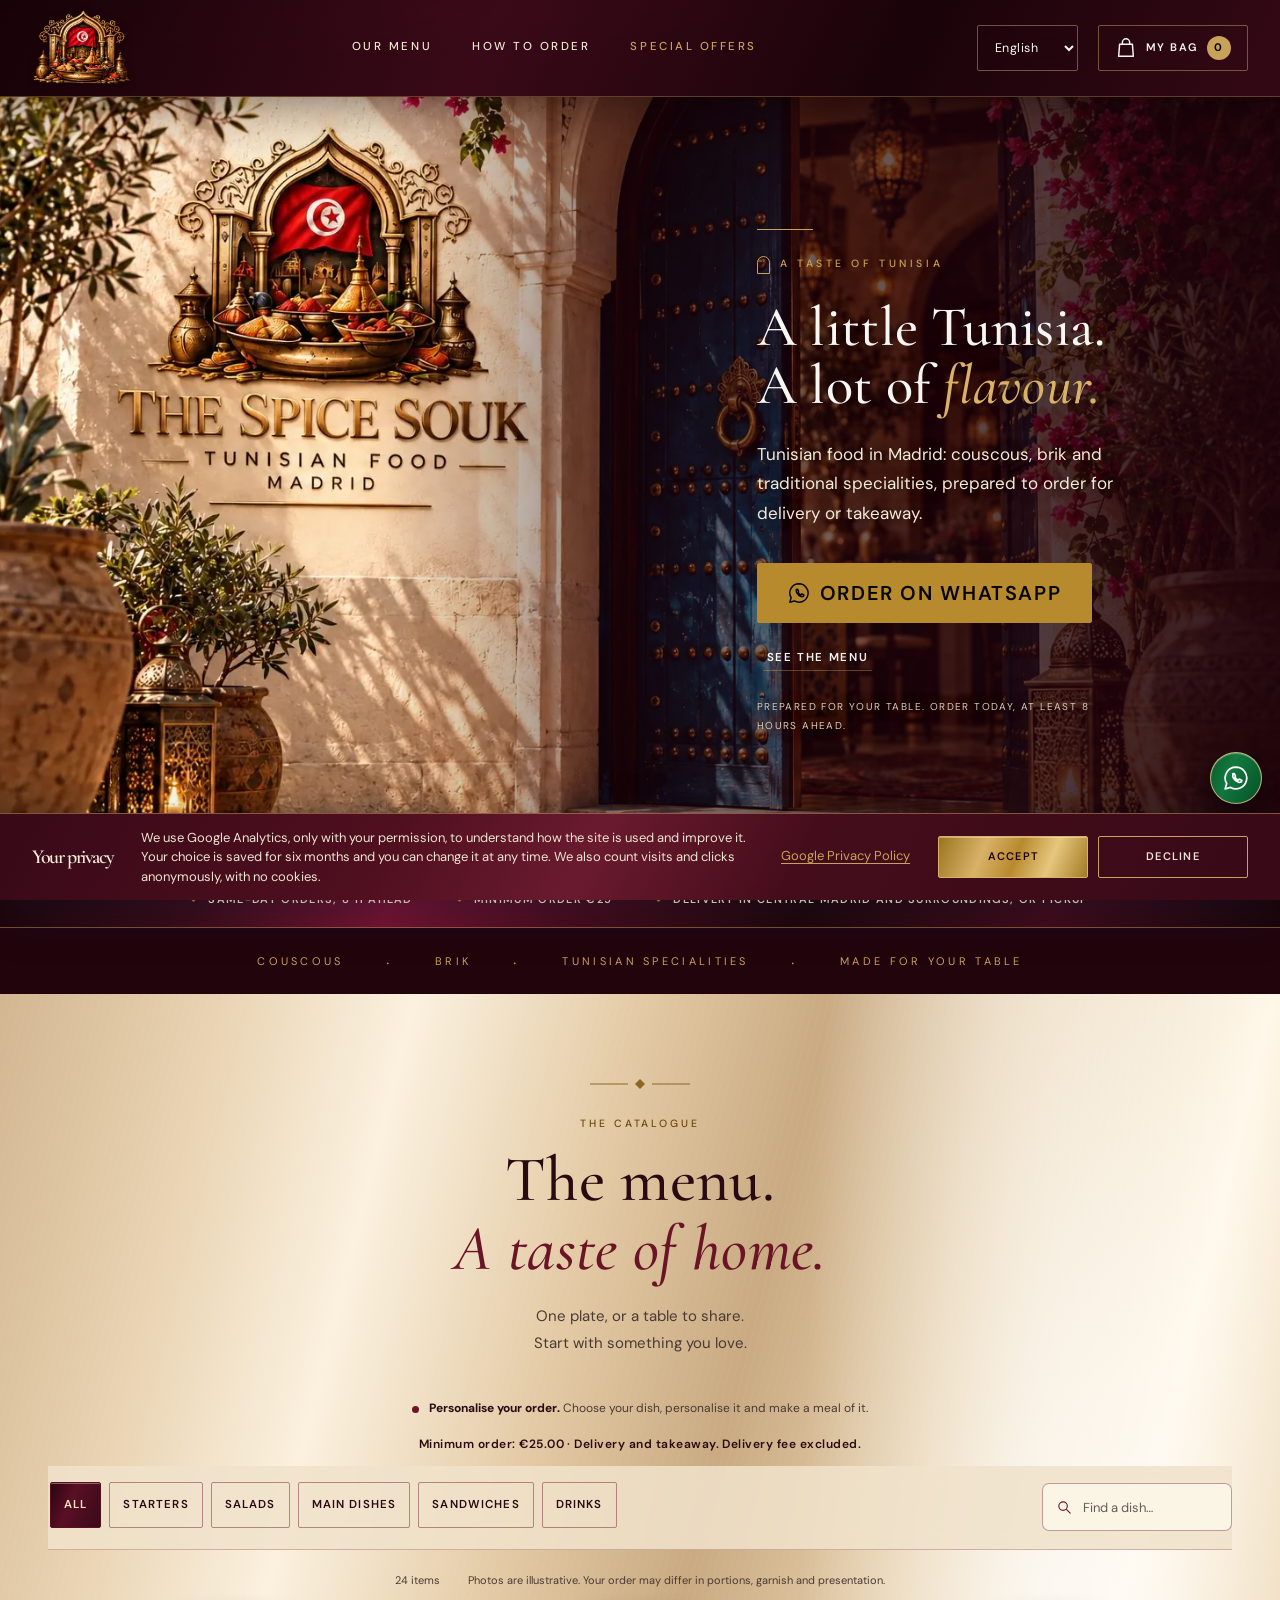
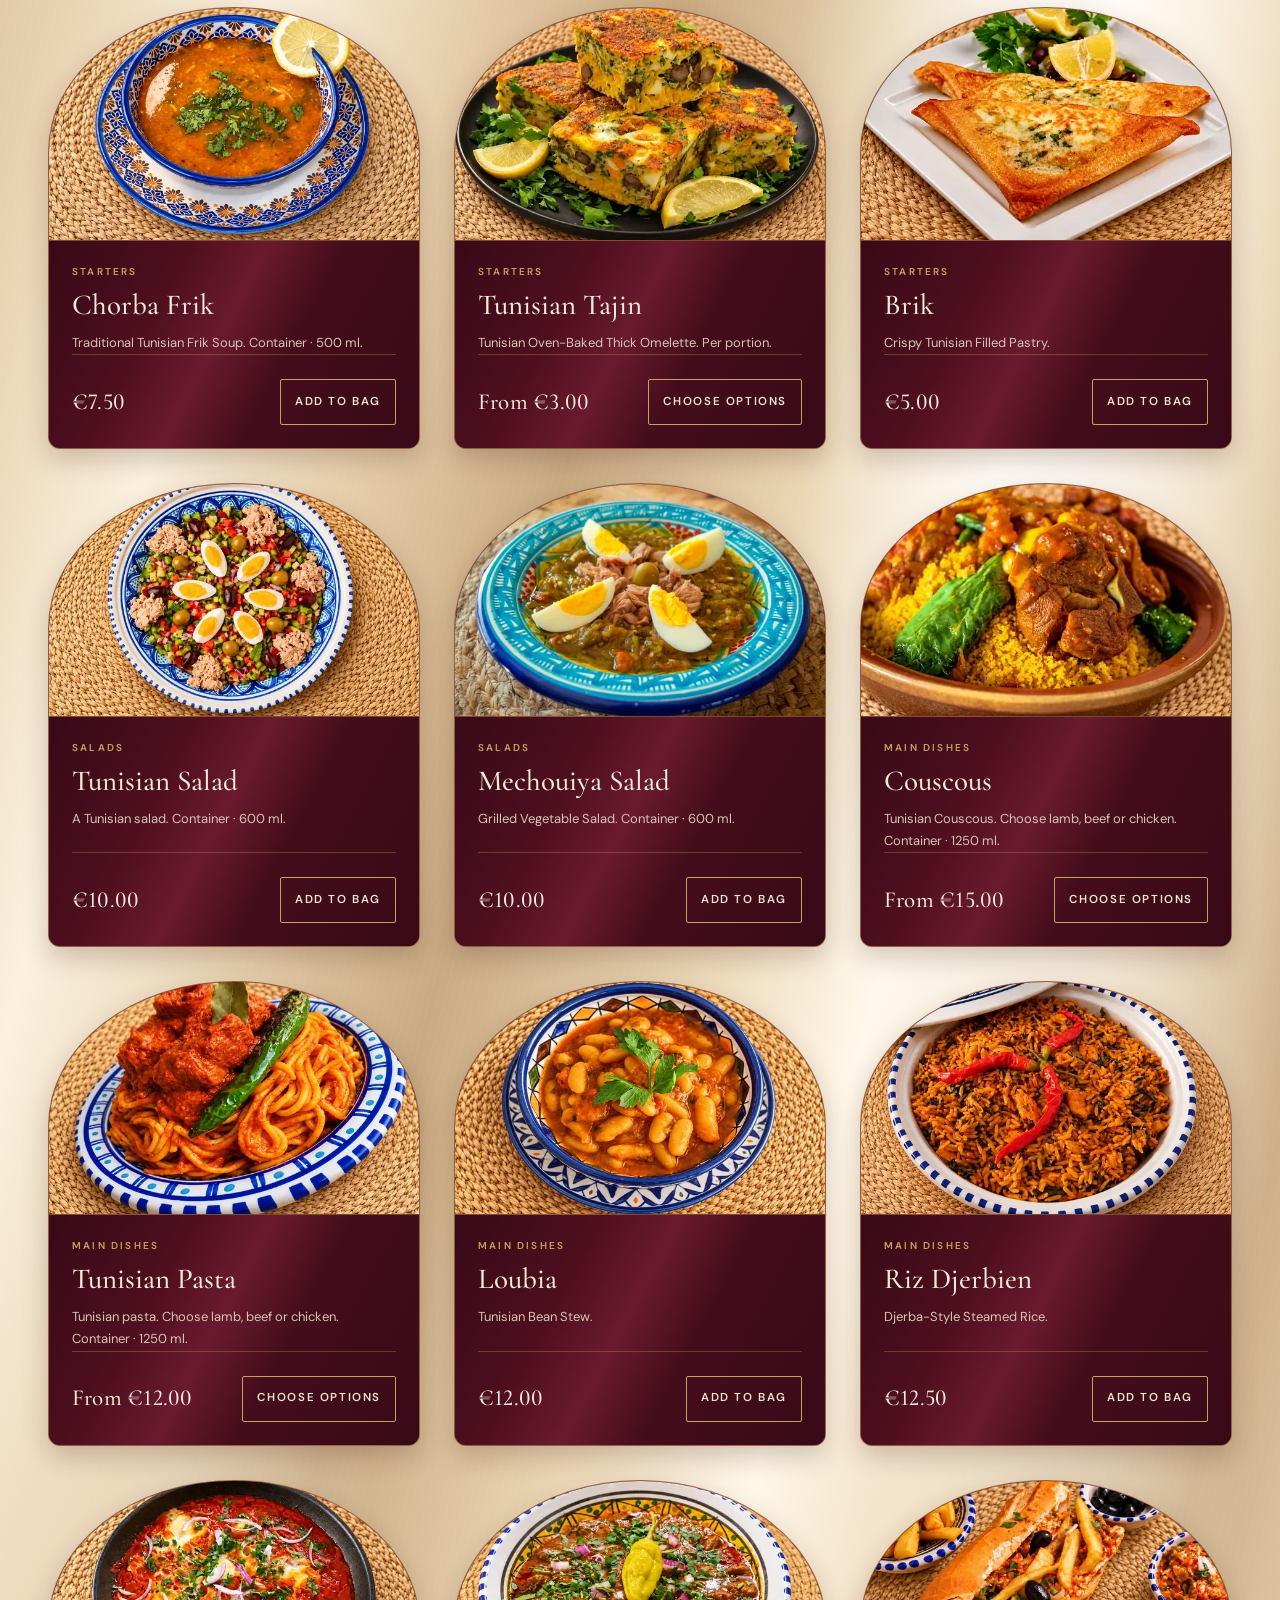
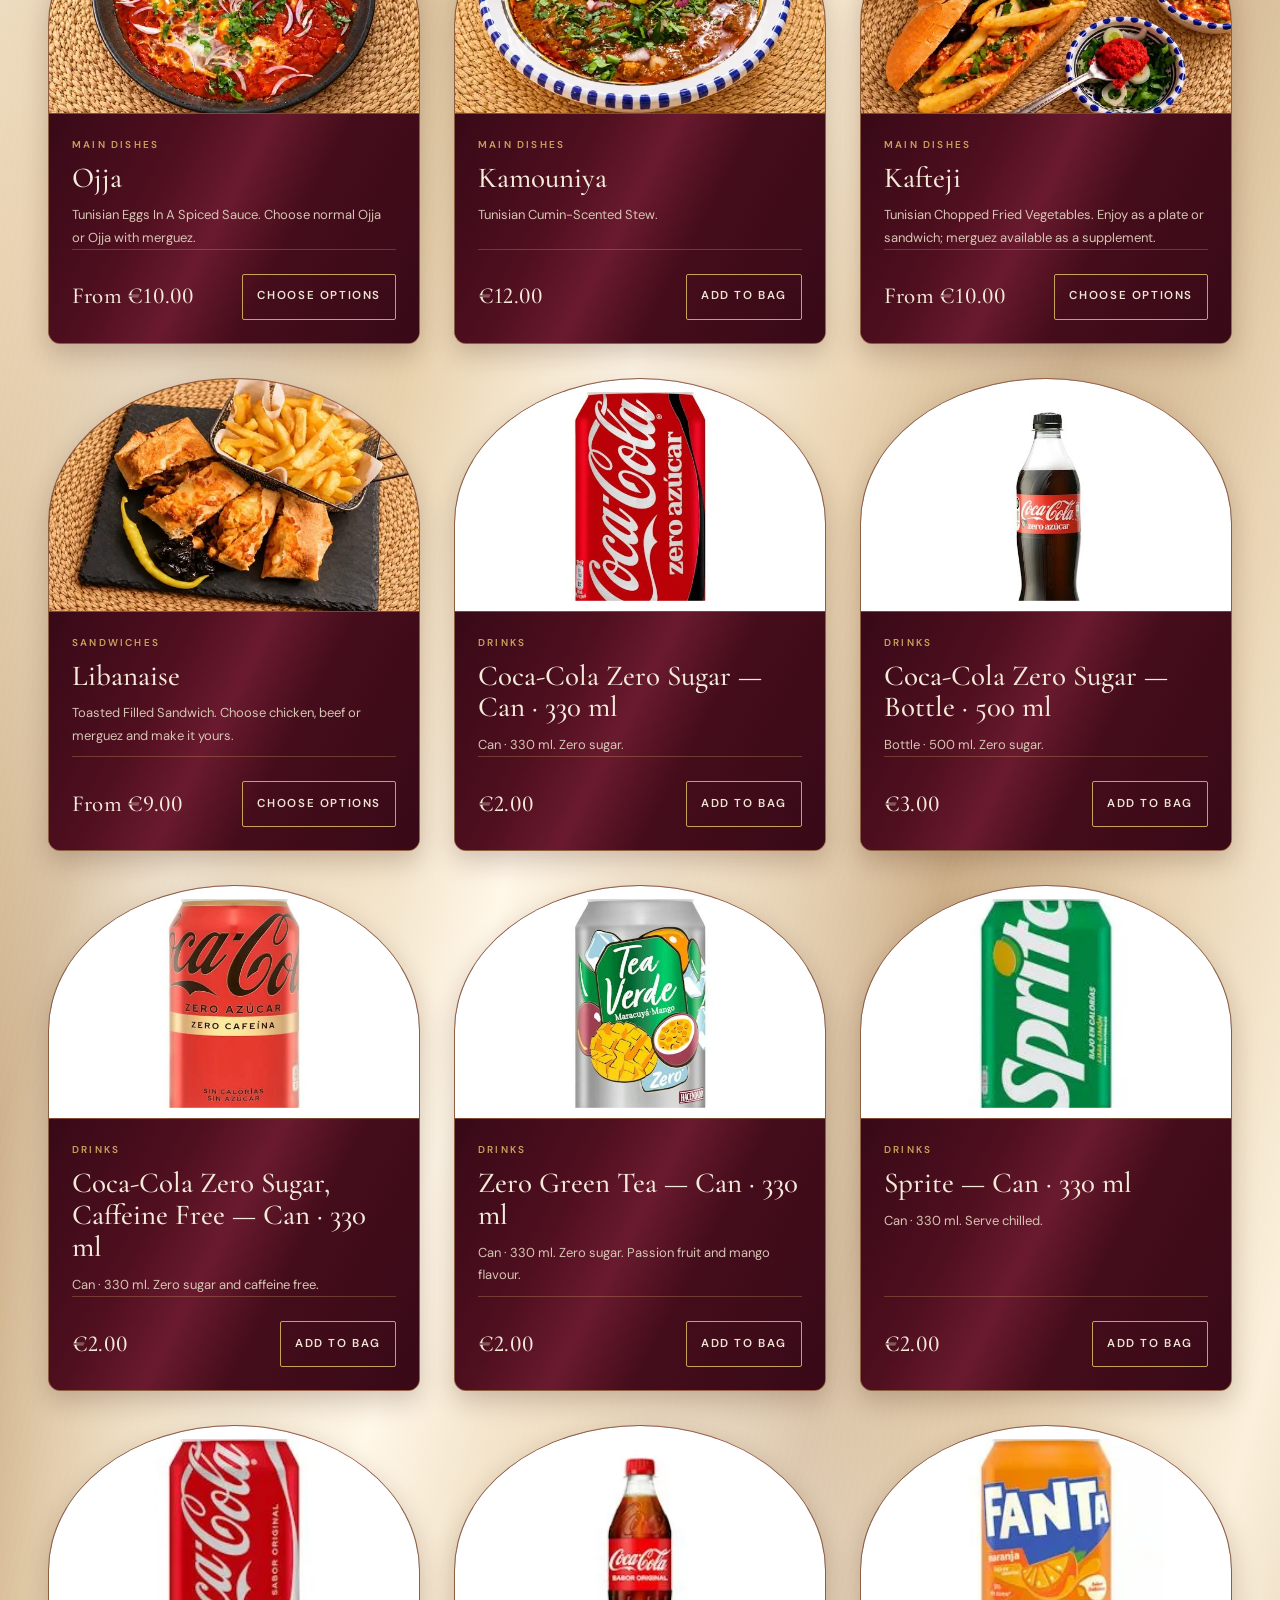
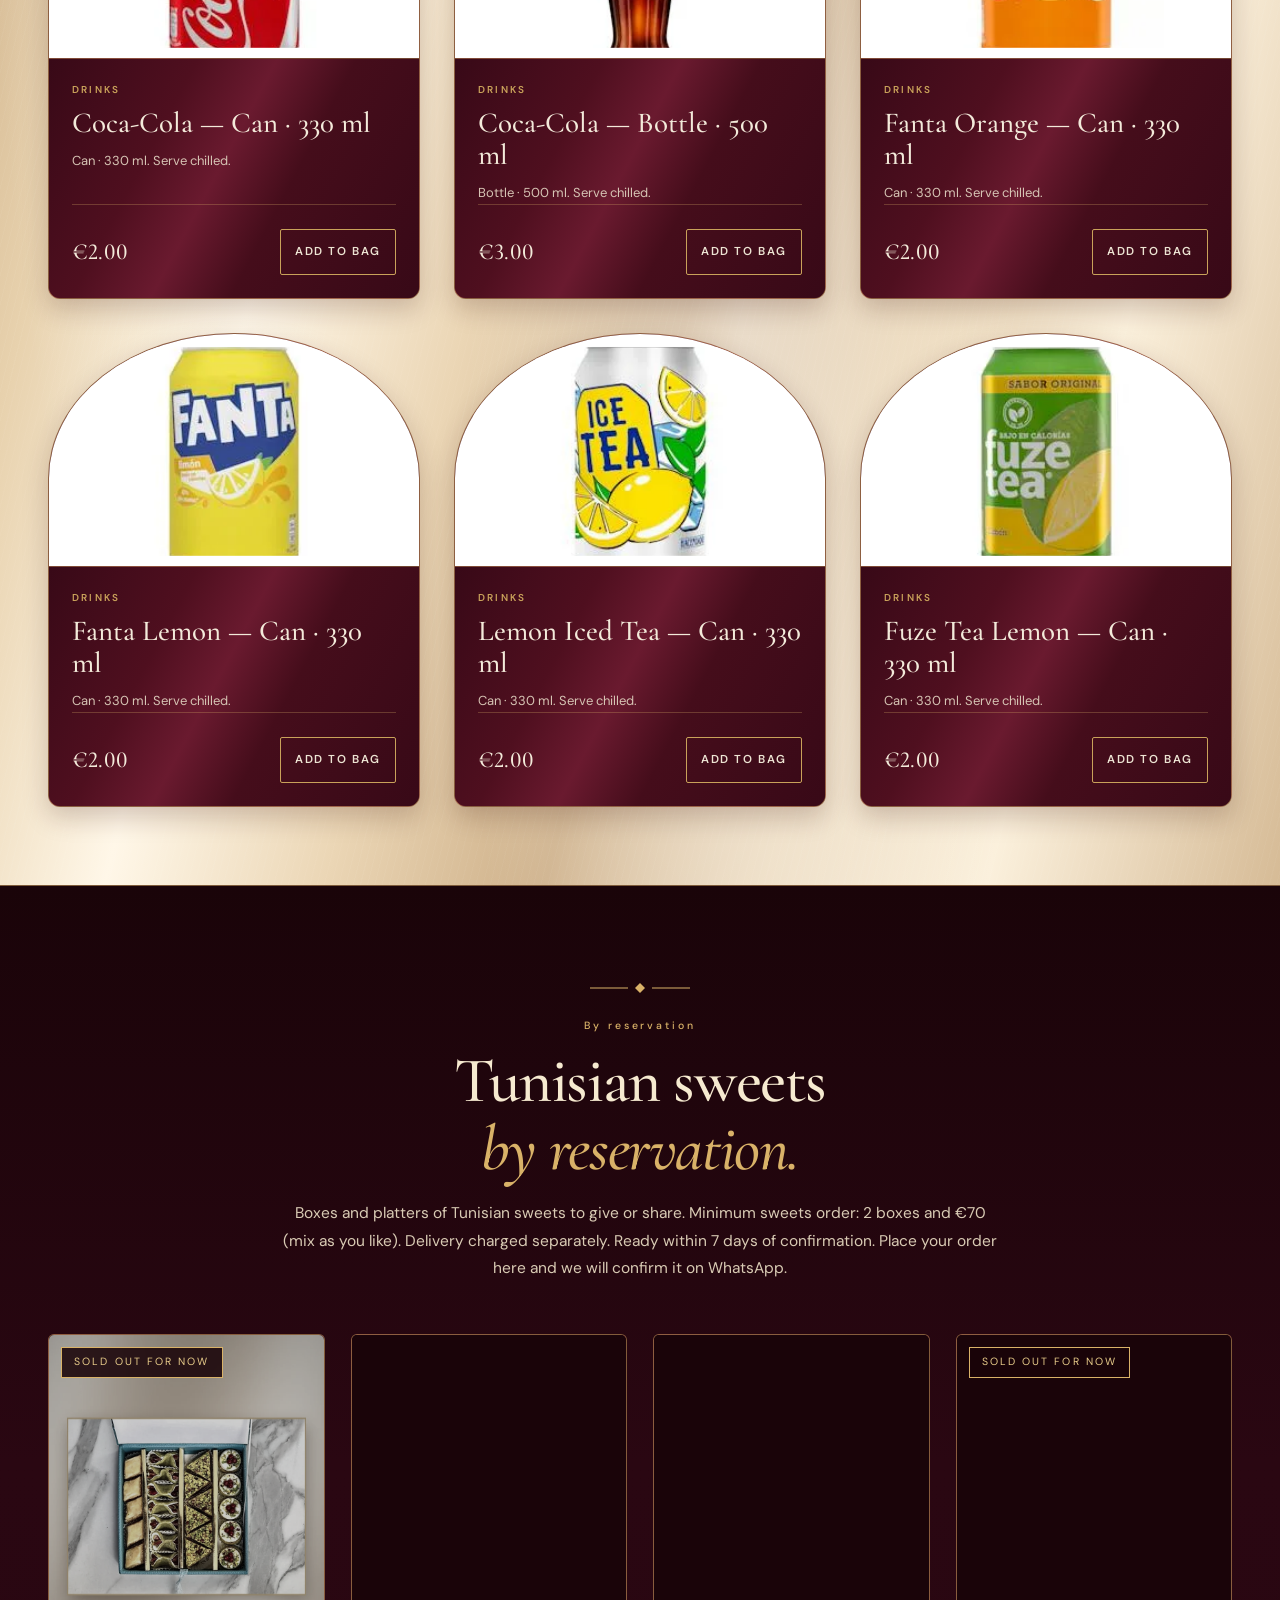
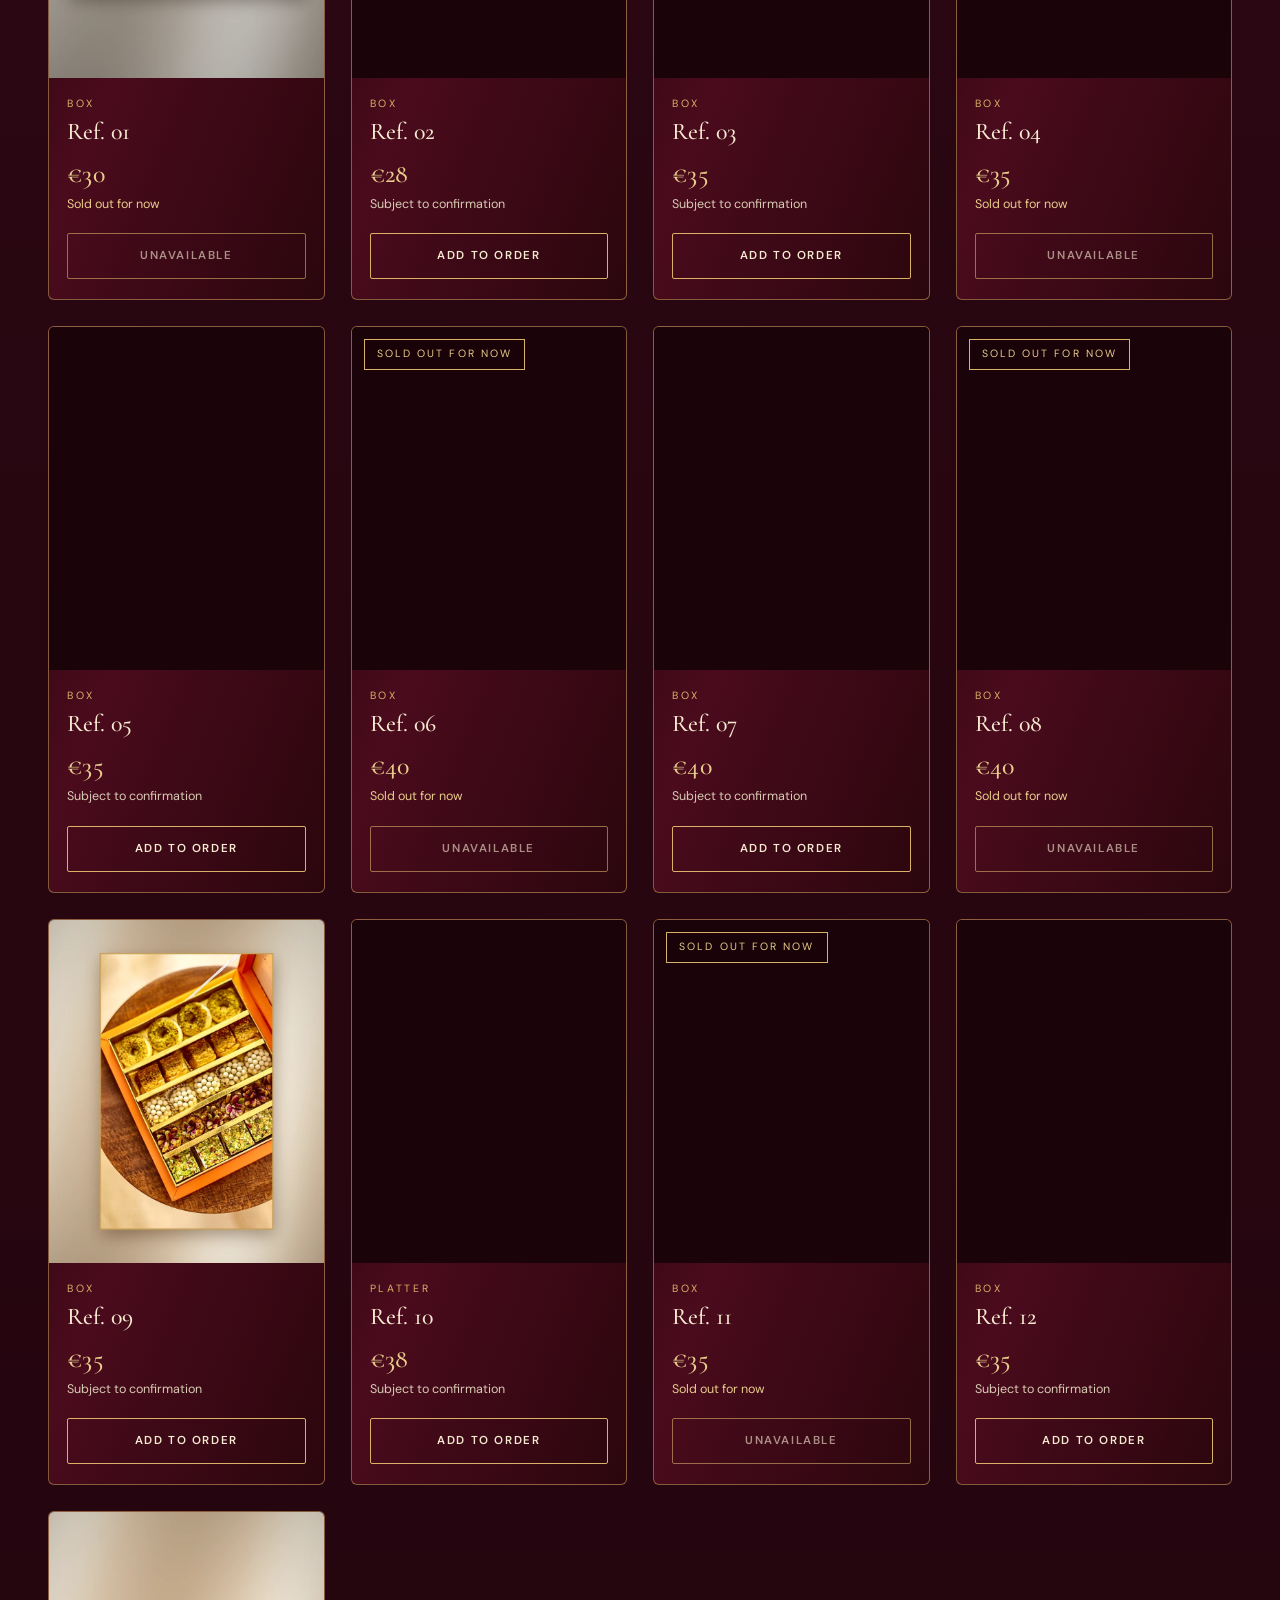
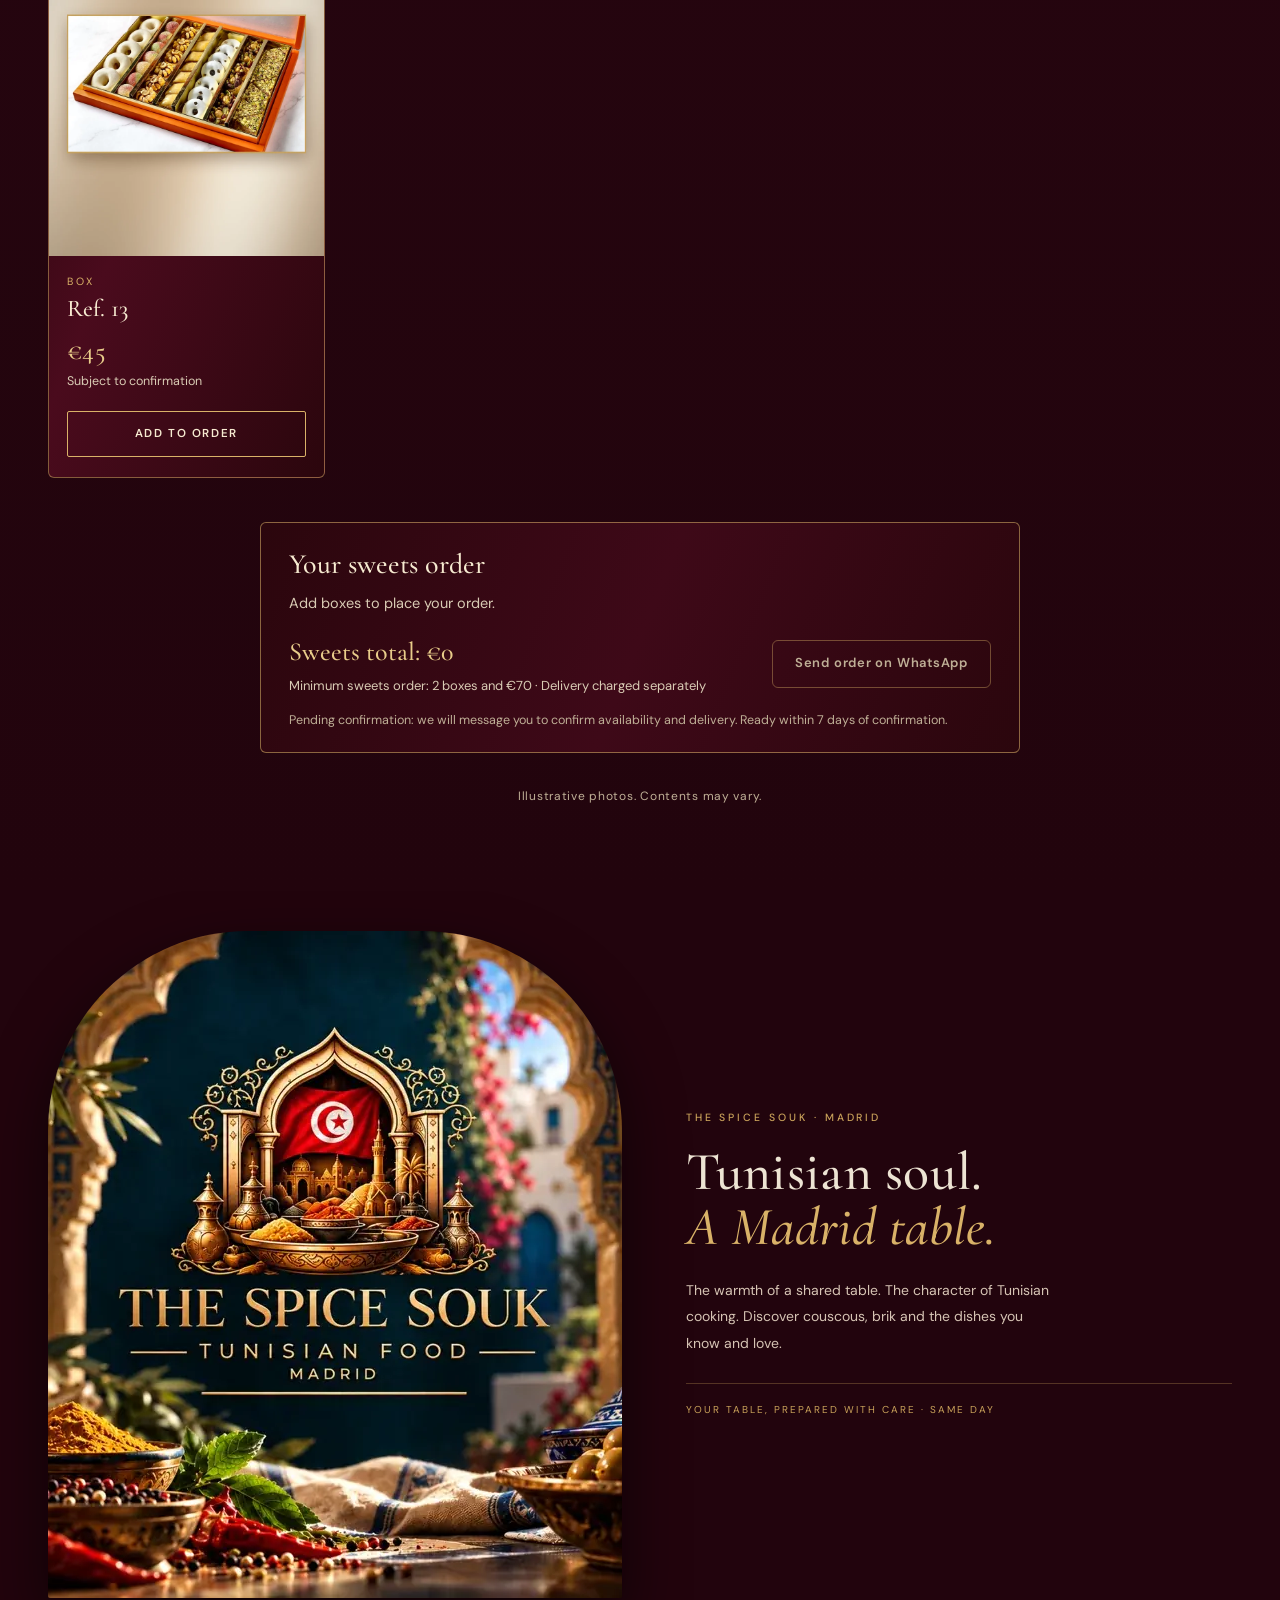
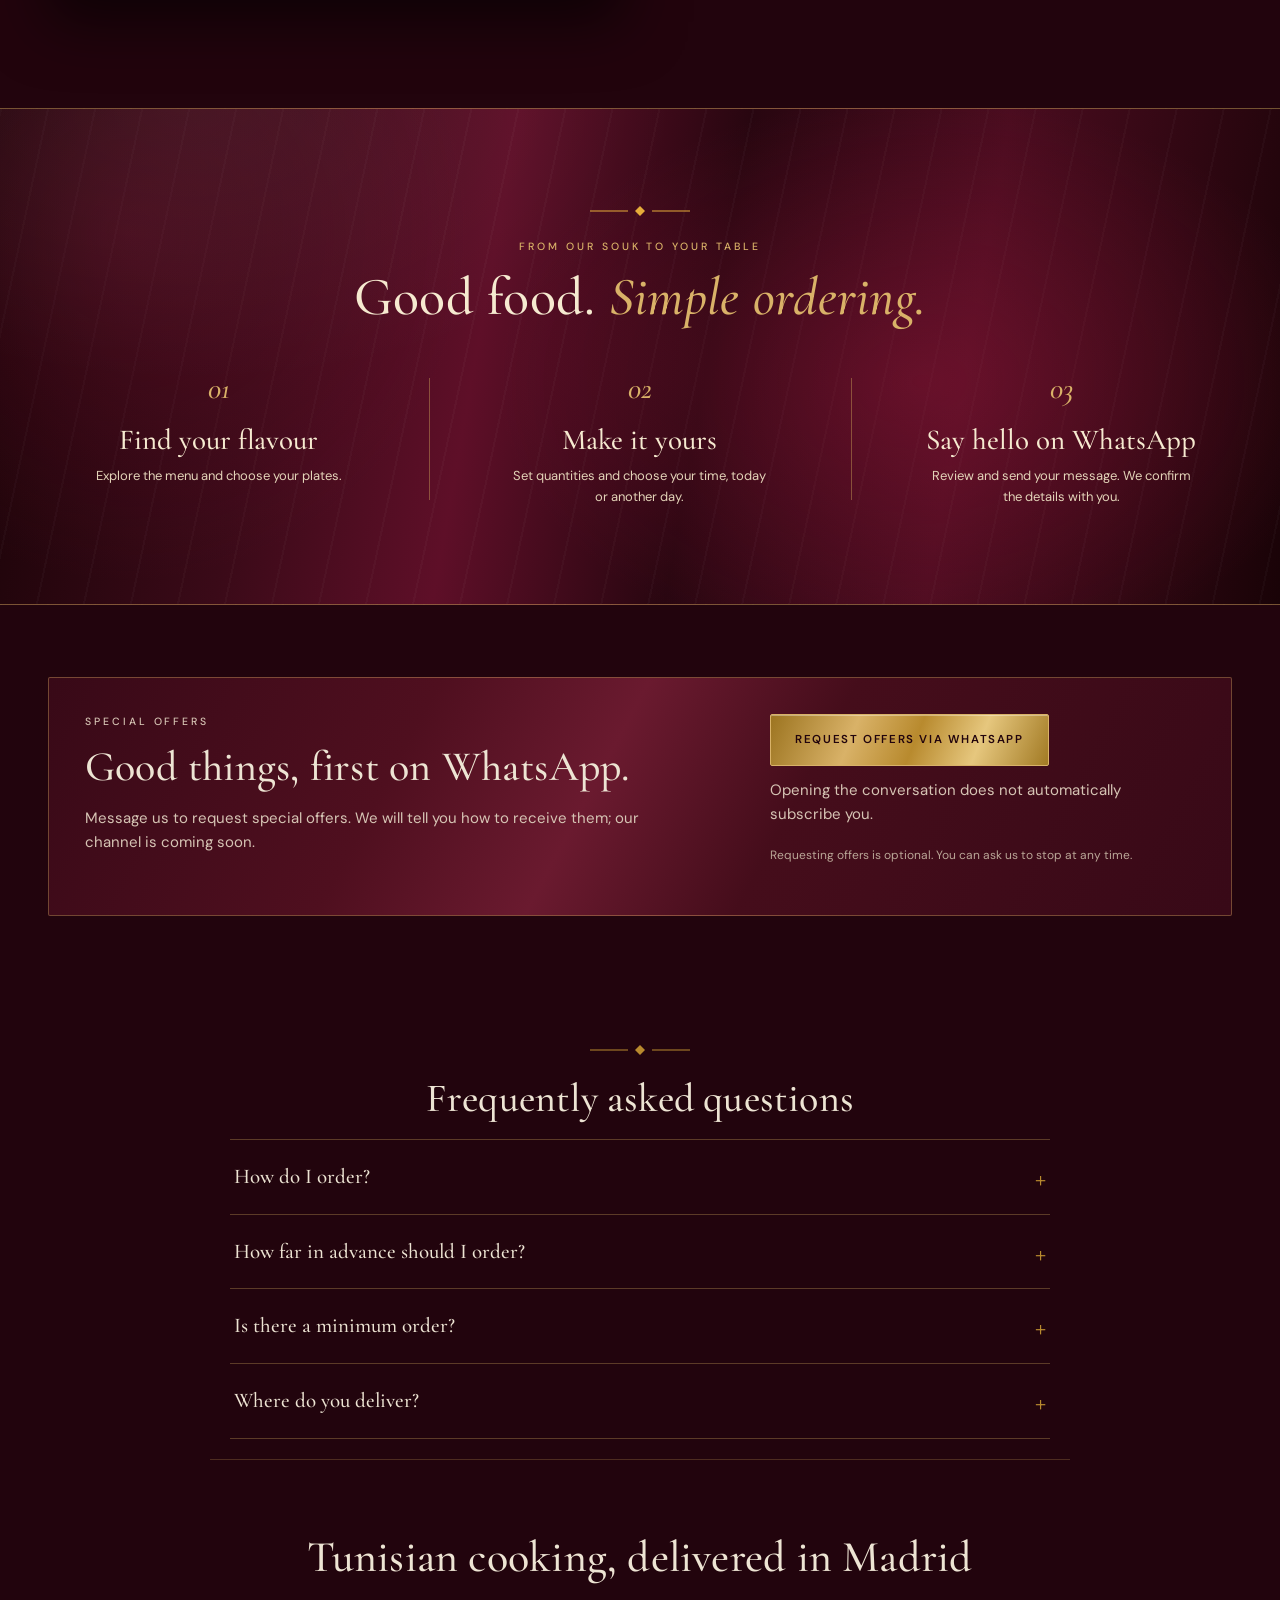
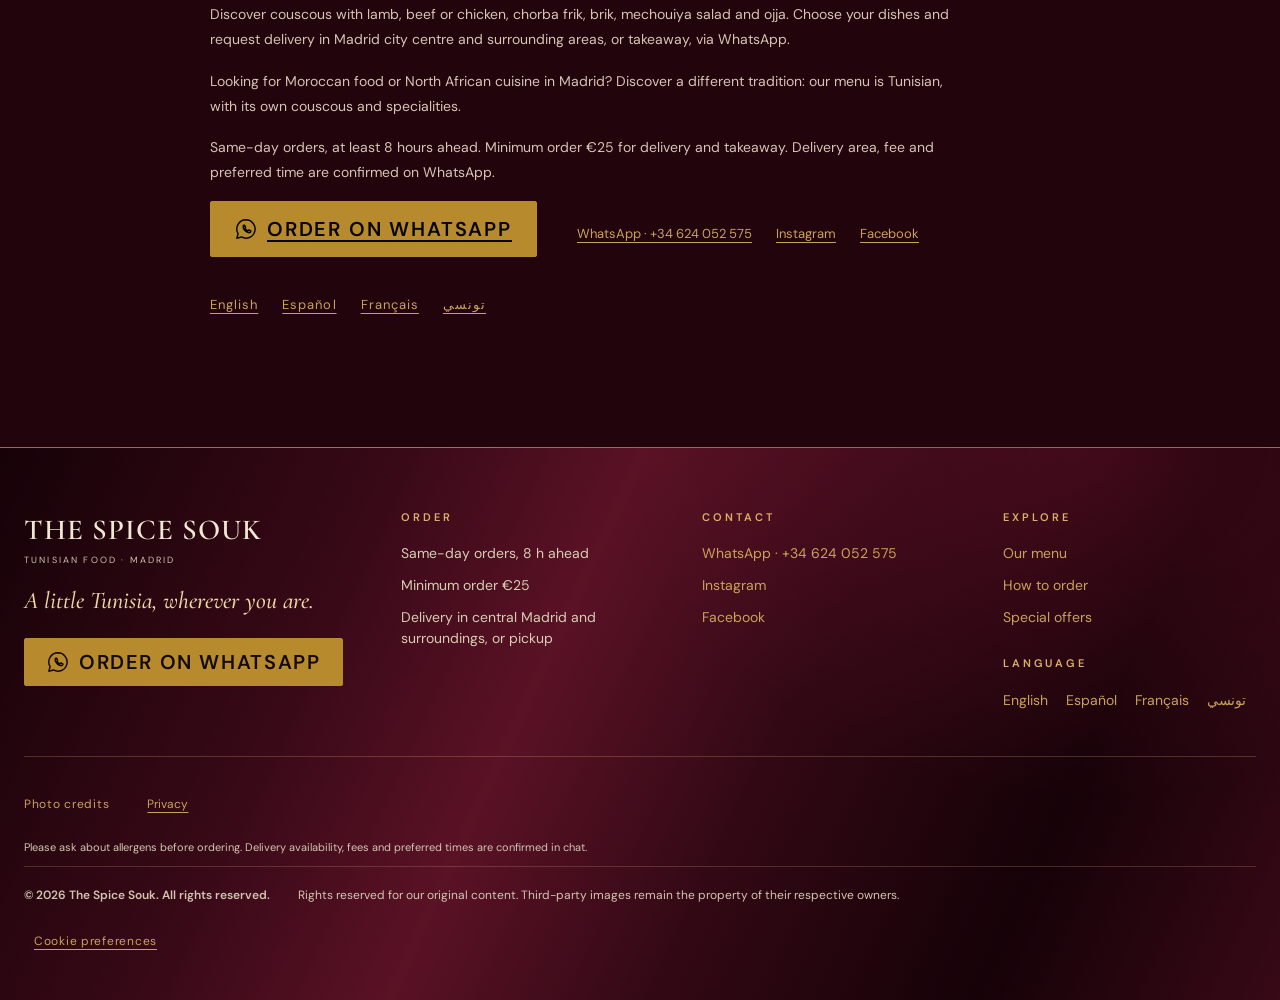
==== commit bbbc0c9a: "Dulces: pedido con mínimo 2 cajas y 70 € (en)" ====
--- a/en/index.html
+++ b/en/index.html
@@ -1,52 +1,52 @@
-<!doctype html>
-<html lang="en" dir="ltr">
-<head><base href="/"><script type="module" src="analytics.mjs"></script><link rel="stylesheet" href="analytics.css"><meta name="google-site-verification" content="mG6DJ-9KS-ZO-1WUchXSlvk5TZuZ9e3arLNr8OEJn8c" />
-  <meta charset="utf-8"><meta name="viewport" content="width=device-width,initial-scale=1">
-  <title>Tunisian Food in Madrid | Couscous, Brik & Ojja Delivery | The Spice Souk</title>
-  <meta name="description" content="Home-style Tunisian food in Madrid: couscous, brik, ojja and salads. Delivery in central Madrid and surroundings, or pickup. Order on WhatsApp for today, 8 h ahead; minimum order €25.">
-  <meta name="theme-color" content="#112c39"><meta name="robots" content="index,follow">
-  <link rel="canonical" href="https://spicesouk.es/en/"><link rel="alternate" hreflang="en" href="https://spicesouk.es/en/"><link rel="alternate" hreflang="fr" href="https://spicesouk.es/fr/"><link rel="alternate" hreflang="es" href="https://spicesouk.es/es/"><link rel="alternate" hreflang="ar-TN" href="https://spicesouk.es/tn/"><link rel="alternate" hreflang="x-default" href="https://spicesouk.es/en/">
-  <meta property="og:title" content="Tunisian Food in Madrid | Couscous, Brik & Ojja Delivery | The Spice Souk"><meta property="og:description" content="Home-style Tunisian food in Madrid: couscous, brik, ojja and salads. Delivery in central Madrid and surroundings, or pickup. Order on WhatsApp for today, 8 h ahead; minimum order €25."><meta property="og:type" content="website"><meta property="og:url" content="https://spicesouk.es/en/"><meta property="og:image" content="https://spicesouk.es/assets/product-woven-couscous.webp"><meta name="twitter:card" content="summary_large_image">
-  <link rel="icon" href="assets/favicon.svg" type="image/svg+xml"><link rel="stylesheet" href="style.css"><link rel="stylesheet" href="mejoras.css">
-  <link rel="preload" as="font" href="assets/fonts/cormorant.woff2" type="font/woff2" crossorigin><link rel="preload" as="font" href="assets/fonts/dm-sans.woff2" type="font/woff2" crossorigin><link rel="preload" as="image" href="assets/welcome-hero.webp" media="(min-width:641px)"><link rel="preload" as="image" href="assets/welcome-hero-mobile.webp" fetchpriority="high" media="(max-width:640px)"><script type="module" src="app.mjs"></script>
-<meta property="og:site_name" content="The Spice Souk"><meta property="og:locale" content="en_GB"><meta property="og:image:alt" content="Couscous"><meta name="twitter:title" content="Tunisian Food in Madrid | Couscous, Brik & Ojja Delivery | The Spice Souk"><meta name="twitter:description" content="Home-style Tunisian food in Madrid: couscous, brik, ojja and salads. Delivery in central Madrid and surroundings, or pickup. Order on WhatsApp for today, 8 h ahead; minimum order €25."><meta name="twitter:image" content="https://spicesouk.es/assets/product-woven-couscous.webp"><script type="application/ld+json">{"@context":"https://schema.org","@graph":[{"@type":["FoodEstablishment","Restaurant"],"@id":"https://spicesouk.es/#foodestablishment","name":"The Spice Souk","url":"https://spicesouk.es/en/","image":"https://spicesouk.es/assets/welcome-hero.webp","logo":"https://spicesouk.es/assets/header-emblem.webp","telephone":"+34624052575","servesCuisine":["Tunisian","Comida tunecina"],"priceRange":"€2–€20","address":{"@type":"PostalAddress","addressLocality":"Madrid","addressRegion":"Comunidad de Madrid","addressCountry":"ES"},"areaServed":{"@type":"City","name":"Madrid"},"hasMenu":{"@id":"https://spicesouk.es/en/#menu"},"sameAs":["https://www.instagram.com/thespicesoukmadrid/","https://www.facebook.com/TheSpiceSouk/"],"potentialAction":{"@type":"OrderAction","target":{"@type":"EntryPoint","urlTemplate":"https://wa.me/34624052575?text=Hello%2C%20I%20come%20from%20the%20website%20and%20I%27d%20like%20to%20place%20an%20order","actionPlatform":["http://schema.org/DesktopWebPlatform","http://schema.org/MobileWebPlatform"]},"deliveryMethod":["http://purl.org/goodrelations/v1#DeliveryModeOwnFleet","http://purl.org/goodrelations/v1#DeliveryModePickUp"]}},{"@type":"FAQPage","@id":"https://spicesouk.es/en/#faq","inLanguage":"en","mainEntity":[{"@type":"Question","name":"How do I order?","acceptedAnswer":{"@type":"Answer","text":"Pick your dishes from the menu and tap “Order on WhatsApp”. A message with your order opens; review it and send it. The order is confirmed once we reply."}},{"@type":"Question","name":"How far in advance should I order?","acceptedAnswer":{"@type":"Answer","text":"You can order for the same day, at least 8 hours ahead. Everything is prepared to order and confirmed on WhatsApp."}},{"@type":"Question","name":"Is there a minimum order?","acceptedAnswer":{"@type":"Answer","text":"Yes, €25 for delivery and pickup. The delivery fee is not included."}},{"@type":"Question","name":"Where do you deliver?","acceptedAnswer":{"@type":"Answer","text":"Central Madrid and surroundings, or you can pick up your order. Area, delivery fee and time are confirmed on WhatsApp."}}]},{"@type":"Organization","@id":"https://spicesouk.es/#organization","name":"The Spice Souk","url":"https://spicesouk.es","logo":"https://spicesouk.es/assets/header-emblem.webp","telephone":"+34624052575","sameAs":["https://www.instagram.com/thespicesoukmadrid/","https://www.facebook.com/TheSpiceSouk/"],"areaServed":{"@type":"City","name":"Madrid"},"description":"Tunisian food in Madrid: couscous, brik and traditional specialities, prepared to order for delivery or takeaway."},{"@type":"WebSite","@id":"https://spicesouk.es/#website","url":"https://spicesouk.es","name":"The Spice Souk","publisher":{"@id":"https://spicesouk.es/#organization"},"inLanguage":["en","es","fr","aeb"]},{"@type":"WebPage","@id":"https://spicesouk.es/en/","url":"https://spicesouk.es/en/","name":"Tunisian Food in Madrid | Couscous & Brik | The Spice Souk","description":"Home-style Tunisian food in Madrid: couscous, brik, ojja and salads. Delivery in central Madrid and surroundings, or pickup. Order on WhatsApp for today, 8 h ahead; minimum order €25.","inLanguage":"en","isPartOf":{"@id":"https://spicesouk.es/#website"},"mainEntity":{"@id":"https://spicesouk.es/en/#menu"}},{"@type":"Menu","@id":"https://spicesouk.es/en/#menu","name":"Our menu","url":"https://spicesouk.es/en/#menu","inLanguage":"en","hasMenuSection":[{"@type":"MenuSection","name":"Starters","hasMenuItem":[{"@type":"MenuItem","name":"Chorba Frik","description":"Traditional Tunisian Frik Soup. Container · 500 ml.","image":"https://spicesouk.es/assets/product-woven-chorba-frik.webp","offers":[{"@type":"Offer","name":"Chorba Frik","price":"7.50","priceCurrency":"EUR","availability":"https://schema.org/InStock"}]},{"@type":"MenuItem","name":"Tunisian Tajin","description":"Tunisian Oven-Baked Thick Omelette. Per portion.","image":"https://spicesouk.es/assets/product-woven-tajin.webp","offers":[{"@type":"Offer","name":"Chicken","price":"5.00","priceCurrency":"EUR","availability":"https://schema.org/InStock"},{"@type":"Offer","name":"Tuna","price":"3.00","priceCurrency":"EUR","availability":"https://schema.org/InStock"}]},{"@type":"MenuItem","name":"Brik","description":"Crispy Tunisian Filled Pastry.","image":"https://spicesouk.es/assets/product-woven-brik.webp","offers":[{"@type":"Offer","name":"Brik","price":"5.00","priceCurrency":"EUR","availability":"https://schema.org/InStock"}]}]},{"@type":"MenuSection","name":"Salads","hasMenuItem":[{"@type":"MenuItem","name":"Tunisian Salad","description":"A Tunisian salad. Container · 600 ml.","image":"https://spicesouk.es/assets/product-woven-salad.webp","offers":[{"@type":"Offer","name":"Tunisian Salad","price":"10.00","priceCurrency":"EUR","availability":"https://schema.org/InStock"}]},{"@type":"MenuItem","name":"Mechouiya Salad","description":"Grilled Vegetable Salad. Container · 600 ml.","image":"https://spicesouk.es/assets/product-woven-mechouiya.webp","offers":[{"@type":"Offer","name":"Mechouiya Salad","price":"10.00","priceCurrency":"EUR","availability":"https://schema.org/InStock"}]}]},{"@type":"MenuSection","name":"Main Dishes","hasMenuItem":[{"@type":"MenuItem","name":"Couscous","description":"Tunisian Couscous. Choose lamb, beef or chicken. Container · 1250 ml.","image":"https://spicesouk.es/assets/product-woven-couscous.webp","offers":[{"@type":"Offer","name":"Lamb","price":"20.00","priceCurrency":"EUR","availability":"https://schema.org/InStock"},{"@type":"Offer","name":"Beef","price":"18.00","priceCurrency":"EUR","availability":"https://schema.org/InStock"},{"@type":"Offer","name":"Chicken","price":"15.00","priceCurrency":"EUR","availability":"https://schema.org/InStock"}]},{"@type":"MenuItem","name":"Tunisian Pasta","description":"Tunisian pasta. Choose lamb, beef or chicken. Container · 1250 ml.","image":"https://spicesouk.es/assets/product-woven-pasta.webp","offers":[{"@type":"Offer","name":"Lamb","price":"15.00","priceCurrency":"EUR","availability":"https://schema.org/InStock"},{"@type":"Offer","name":"Beef","price":"13.00","priceCurrency":"EUR","availability":"https://schema.org/InStock"},{"@type":"Offer","name":"Chicken","price":"12.00","priceCurrency":"EUR","availability":"https://schema.org/InStock"}]},{"@type":"MenuItem","name":"Loubia","description":"Tunisian Bean Stew.","image":"https://spicesouk.es/assets/product-woven-loubia.webp","offers":[{"@type":"Offer","name":"Loubia","price":"12.00","priceCurrency":"EUR","availability":"https://schema.org/InStock"}]},{"@type":"MenuItem","name":"Riz Djerbien","description":"Djerba-Style Steamed Rice.","image":"https://spicesouk.es/assets/product-woven-riz-djerbien.webp","offers":[{"@type":"Offer","name":"Riz Djerbien","price":"12.50","priceCurrency":"EUR","availability":"https://schema.org/InStock"}]},{"@type":"MenuItem","name":"Ojja","description":"Tunisian Eggs In A Spiced Sauce. Choose normal Ojja or Ojja with merguez.","image":"https://spicesouk.es/assets/product-woven-ojja.webp","offers":[{"@type":"Offer","name":"Normal","price":"10.00","priceCurrency":"EUR","availability":"https://schema.org/InStock"},{"@type":"Offer","name":"With Merguez","price":"12.50","priceCurrency":"EUR","availability":"https://schema.org/InStock"}]},{"@type":"MenuItem","name":"Kamouniya","description":"Tunisian Cumin-Scented Stew.","image":"https://spicesouk.es/assets/product-woven-kamouniya.webp","offers":[{"@type":"Offer","name":"Kamouniya","price":"12.00","priceCurrency":"EUR","availability":"https://schema.org/InStock"}]},{"@type":"MenuItem","name":"Kafteji","description":"Tunisian Chopped Fried Vegetables. Enjoy as a plate or sandwich; merguez available as a supplement.","image":"https://spicesouk.es/assets/product-woven-kafteji-sandwich.webp","offers":[{"@type":"Offer","name":"Sandwich","price":"10.00","priceCurrency":"EUR","availability":"https://schema.org/InStock"},{"@type":"Offer","name":"Plate","price":"10.00","priceCurrency":"EUR","availability":"https://schema.org/InStock"}]}]},{"@type":"MenuSection","name":"Sandwiches","hasMenuItem":[{"@type":"MenuItem","name":"Libanaise","description":"Toasted Filled Sandwich. Choose chicken, beef or merguez and make it yours.","image":"https://spicesouk.es/assets/product-woven-libanaise.webp","offers":[{"@type":"Offer","name":"Chicken","price":"9.00","priceCurrency":"EUR","availability":"https://schema.org/InStock"},{"@type":"Offer","name":"Beef","price":"11.00","priceCurrency":"EUR","availability":"https://schema.org/InStock"},{"@type":"Offer","name":"Merguez","price":"11.00","priceCurrency":"EUR","availability":"https://schema.org/InStock"}]}]},{"@type":"MenuSection","name":"Drinks","hasMenuItem":[{"@type":"MenuItem","name":"Coca-Cola Zero Sugar — Can · 330 ml","description":"Can · 330 ml. Zero sugar.","image":"https://spicesouk.es/assets/coca-cola-zero-can.webp","offers":[{"@type":"Offer","name":"Coca-Cola Zero Sugar — Can · 330 ml","price":"2.00","priceCurrency":"EUR","availability":"https://schema.org/InStock"}]},{"@type":"MenuItem","name":"Coca-Cola Zero Sugar — Bottle · 500 ml","description":"Bottle · 500 ml. Zero sugar.","image":"https://spicesouk.es/assets/coca-cola-zero-500.webp","offers":[{"@type":"Offer","name":"Coca-Cola Zero Sugar — Bottle · 500 ml","price":"3.00","priceCurrency":"EUR","availability":"https://schema.org/InStock"}]},{"@type":"MenuItem","name":"Coca-Cola Zero Sugar, Caffeine Free — Can · 330 ml","description":"Can · 330 ml. Zero sugar and caffeine free.","image":"https://spicesouk.es/assets/coca-cola-zero-caffeine-free-can.webp","offers":[{"@type":"Offer","name":"Coca-Cola Zero Sugar, Caffeine Free — Can · 330 ml","price":"2.00","priceCurrency":"EUR","availability":"https://schema.org/InStock"}]},{"@type":"MenuItem","name":"Zero Green Tea — Can · 330 ml","description":"Can · 330 ml. Zero sugar. Passion fruit and mango flavour.","image":"https://spicesouk.es/assets/iced-tea-green-zero-can.webp","offers":[{"@type":"Offer","name":"Zero Green Tea — Can · 330 ml","price":"2.00","priceCurrency":"EUR","availability":"https://schema.org/InStock"}]},{"@type":"MenuItem","name":"Sprite — Can · 330 ml","description":"Can · 330 ml. Serve chilled.","image":"https://spicesouk.es/assets/sprite-can.webp","offers":[{"@type":"Offer","name":"Sprite — Can · 330 ml","price":"2.00","priceCurrency":"EUR","availability":"https://schema.org/InStock"}]},{"@type":"MenuItem","name":"Coca-Cola — Can · 330 ml","description":"Can · 330 ml. Serve chilled.","image":"https://spicesouk.es/assets/coca-cola-can.webp","offers":[{"@type":"Offer","name":"Coca-Cola — Can · 330 ml","price":"2.00","priceCurrency":"EUR","availability":"https://schema.org/InStock"}]},{"@type":"MenuItem","name":"Coca-Cola — Bottle · 500 ml","description":"Bottle · 500 ml. Serve chilled.","image":"https://spicesouk.es/assets/coca-cola-500.webp","offers":[{"@type":"Offer","name":"Coca-Cola — Bottle · 500 ml","price":"3.00","priceCurrency":"EUR","availability":"https://schema.org/InStock"}]},{"@type":"MenuItem","name":"Fanta Orange — Can · 330 ml","description":"Can · 330 ml. Serve chilled.","image":"https://spicesouk.es/assets/fanta-orange-can.webp","offers":[{"@type":"Offer","name":"Fanta Orange — Can · 330 ml","price":"2.00","priceCurrency":"EUR","availability":"https://schema.org/InStock"}]},{"@type":"MenuItem","name":"Fanta Lemon — Can · 330 ml","description":"Can · 330 ml. Serve chilled.","image":"https://spicesouk.es/assets/fanta-lemon-can.webp","offers":[{"@type":"Offer","name":"Fanta Lemon — Can · 330 ml","price":"2.00","priceCurrency":"EUR","availability":"https://schema.org/InStock"}]},{"@type":"MenuItem","name":"Lemon Iced Tea — Can · 330 ml","description":"Can · 330 ml. Serve chilled.","image":"https://spicesouk.es/assets/iced-tea-lemon-can.webp","offers":[{"@type":"Offer","name":"Lemon Iced Tea — Can · 330 ml","price":"2.00","priceCurrency":"EUR","availability":"https://schema.org/InStock"}]},{"@type":"MenuItem","name":"Fuze Tea Lemon — Can · 330 ml","description":"Can · 330 ml. Serve chilled.","image":"https://spicesouk.es/assets/fuze-tea-can.webp","offers":[{"@type":"Offer","name":"Fuze Tea Lemon — Can · 330 ml","price":"2.00","priceCurrency":"EUR","availability":"https://schema.org/InStock"}]}]}]}]}</script></head>
-<body>
-  <a class="skip" href="/en/#menu">Skip to menu</a>
-  <div class="announcement">Tunisian roots. Madrid soul. · Same-day orders, 8 hours ahead</div>
-  <div class="header-shell"><header class="site-header wrap">
-    <a href="/en/#" class="wordmark"><img class="header-emblem" src="assets/header-emblem.webp" srcset="assets/header-emblem-mobile.webp 160w, assets/header-emblem.webp 384w" sizes="(max-width:640px) 64px, 120px" alt="The Spice Souk" width="384" height="298" fetchpriority="high"></a>
-    <nav aria-label="Main navigation"><a href="/en/#menu">Our menu</a><a class="how-link" href="/en/#how">How to order</a><a class="offers-nav-link" href="/en/#offers">SPECIAL OFFERS</a></nav>
-    <button class="bag-button" data-open-cart aria-label="My bag 0 — open bag, 0 items"><svg viewBox="0 0 24 24" aria-hidden="true"><path d="M5 8h14l1 13H4L5 8Zm3 0V6a4 4 0 0 1 8 0v2"/></svg><span>My bag </span><span class="count" data-count>0</span></button>
-  </header></div>
-  <main>
-    <div class="hero-band welcome-hero"><section class="hero wrap" aria-labelledby="hero-title">
-      <div class="hero-copy"><p class="eyebrow"><span class="tiny-arch" aria-hidden="true"></span> A TASTE OF TUNISIA</p><h1 id="hero-title">A little Tunisia.<br>A lot of <em>flavour.</em></h1><p class="hero-description">Tunisian food in Madrid: couscous, brik and traditional specialities, prepared to order for delivery or takeaway.</p><div class="hero-actions"><a class="primary wa-cta " href="https://wa.me/34624052575?text=Hello%2C%20I%20come%20from%20the%20website%20and%20I%27d%20like%20to%20place%20an%20order" target="_blank" rel="noopener noreferrer"><svg viewBox="0 0 24 24" aria-hidden="true" width="20" height="20" fill="currentColor"><path d="M12 2a10 10 0 0 0-8.6 15.1L2 22l5-1.3A10 10 0 1 0 12 2Zm-3 6.2c.2-.3.5-.3.7-.3h.5c.2 0 .4 0 .5.4l.8 1.900c0 .2 0 .3-.1.500l-.5.600c.7 1.300 1.700 2.200 3.100 2.800l.7-.9c.2-.2.300-.2.600-.1l1.800.9c.2.100.3.100.3.300 0 .600-.4 1.200-1 1.500-.5.300-1.200.3-2 .1-2.500-.8-4.200-2.700-5-4.300-.4-.8-.6-1.600-.1-2.300Z"/></svg><span>Order on WhatsApp</span></a><a class="ghost-link" href="/en/#menu">See the menu</a></div><p class="hero-footnote">Prepared for your table. Order today, at least 8 hours ahead.</p></div>
-    </section></div>
-    <ul class="order-facts" aria-label="Order terms"><li>Same-day orders, 8 h ahead</li><li>Minimum order €25</li><li>Delivery in central Madrid and surroundings, or pickup</li></ul>
-    <div class="flavour-strip" aria-hidden="true"><span>COUSCOUS</span><i>·</i><span>BRIK</span><i>·</i><span>TUNISIAN SPECIALITIES</span><i>·</i><span>MADE FOR YOUR TABLE</span></div>
-    <section class="catalogue wrap" id="menu" aria-labelledby="menu-title">
-      <div class="section-heading"><div><p class="eyebrow">THE CATALOGUE</p><h2 id="menu-title">The menu.<br><em>A taste of home.</em></h2></div><p>One plate, or a table to share.<br>Start with something you love.</p></div>
-      <div id="launch-notice" class="launch-notice"><span class="status-dot" aria-hidden="true"></span><p><strong>Personalise your order.</strong> Choose your dish, personalise it and make a meal of it.</p></div>
-      <div class="menu-tools"><div class="categories" id="categories" role="group" aria-label="Filter by category"></div><label class="search"><svg viewBox="0 0 24 24" aria-hidden="true"><circle cx="10" cy="10" r="6"/><path d="m15 15 5 5"/></svg><span class="sr-only">Search dishes</span><input id="search" type="search" placeholder="Find a dish…" maxlength="80"></label></div>
-      <p class="menu-caption"><span id="result-count"></span><span>Photos are illustrative. Your order may differ in portions, garnish and presentation.</span></p>
-      <div class="menu-view-switch" role="group" aria-label="Menu view"><button type="button" data-menu-view="grid" aria-pressed="true" aria-controls="food-grid">Grid</button><button type="button" data-menu-view="list" aria-pressed="false" aria-controls="food-grid">List</button></div>
-      <div class="products-browser">
-        <nav class="product-navigation" aria-label="Navigate products"><button type="button" data-products-jump="start" aria-label="Go to the start of the menu" title="Go to the start of the menu" aria-controls="food-grid">First products</button><button type="button" data-products-jump="end" aria-label="Go to the end of the menu" title="Go to the end of the menu" aria-controls="food-grid">Last products</button></nav>
-        <div class="food-grid" id="food-grid" data-view="grid"><article class="food-card"><div class="card-photo supplied-photo"><img src="assets/product-woven-chorba-frik-card.webp" alt="Chorba Frik" width="700" height="480" loading="lazy"></div><div class="card-content"><p class="card-category">Starters</p><h3>Chorba Frik</h3><p>Traditional Tunisian Frik Soup. Container · 500 ml.</p><div class="card-bottom"><span class="card-price">€7.50</span><button type="button" class="add-button" disabled>Add to bag</button></div></div></article><article class="food-card"><div class="card-photo supplied-photo"><img src="assets/product-woven-tajin-card.webp" alt="Tunisian Tajin" width="700" height="480" loading="lazy"></div><div class="card-content"><p class="card-category">Starters</p><h3>Tunisian Tajin</h3><p>Tunisian Oven-Baked Thick Omelette. Per portion.</p><div class="card-bottom"><span class="card-price">From €3.00</span><button type="button" class="add-button" disabled>Choose options</button></div></div></article><article class="food-card"><div class="card-photo supplied-photo"><img src="assets/product-woven-brik-card.webp" alt="Brik" width="700" height="480" loading="lazy"></div><div class="card-content"><p class="card-category">Starters</p><h3>Brik</h3><p>Crispy Tunisian Filled Pastry.</p><div class="card-bottom"><span class="card-price">€5.00</span><button type="button" class="add-button" disabled>Add to bag</button></div></div></article><article class="food-card"><div class="card-photo supplied-photo"><img src="assets/product-woven-salad-card.webp" alt="Tunisian Salad" width="700" height="480" loading="lazy"></div><div class="card-content"><p class="card-category">Salads</p><h3>Tunisian Salad</h3><p>A Tunisian salad. Container · 600 ml.</p><div class="card-bottom"><span class="card-price">€10.00</span><button type="button" class="add-button" disabled>Add to bag</button></div></div></article><article class="food-card"><div class="card-photo supplied-photo"><img src="assets/product-woven-mechouiya-card.webp" alt="Mechouiya Salad" width="700" height="480" loading="lazy"></div><div class="card-content"><p class="card-category">Salads</p><h3>Mechouiya Salad</h3><p>Grilled Vegetable Salad. Container · 600 ml.</p><div class="card-bottom"><span class="card-price">€10.00</span><button type="button" class="add-button" disabled>Add to bag</button></div></div></article><article class="food-card"><div class="card-photo supplied-photo"><img src="assets/product-woven-couscous-card.webp" alt="Couscous" width="700" height="480" loading="lazy"></div><div class="card-content"><p class="card-category">Main Dishes</p><h3>Couscous</h3><p>Tunisian Couscous. Choose lamb, beef or chicken. Container · 1250 ml.</p><div class="card-bottom"><span class="card-price">From €15.00</span><button type="button" class="add-button" disabled>Choose options</button></div></div></article><article class="food-card"><div class="card-photo supplied-photo"><img src="assets/product-woven-pasta-card.webp" alt="Tunisian Pasta" width="700" height="480" loading="lazy"></div><div class="card-content"><p class="card-category">Main Dishes</p><h3>Tunisian Pasta</h3><p>Tunisian pasta. Choose lamb, beef or chicken. Container · 1250 ml.</p><div class="card-bottom"><span class="card-price">From €12.00</span><button type="button" class="add-button" disabled>Choose options</button></div></div></article><article class="food-card"><div class="card-photo supplied-photo"><img src="assets/product-woven-loubia-card.webp" alt="Loubia" width="700" height="480" loading="lazy"></div><div class="card-content"><p class="card-category">Main Dishes</p><h3>Loubia</h3><p>Tunisian Bean Stew.</p><div class="card-bottom"><span class="card-price">€12.00</span><button type="button" class="add-button" disabled>Add to bag</button></div></div></article><article class="food-card"><div class="card-photo supplied-photo"><img src="assets/product-woven-riz-djerbien-card.webp" alt="Riz Djerbien" width="700" height="480" loading="lazy"></div><div class="card-content"><p class="card-category">Main Dishes</p><h3>Riz Djerbien</h3><p>Djerba-Style Steamed Rice.</p><div class="card-bottom"><span class="card-price">€12.50</span><button type="button" class="add-button" disabled>Add to bag</button></div></div></article><article class="food-card"><div class="card-photo supplied-photo"><img src="assets/product-woven-ojja-card.webp" alt="Ojja" width="700" height="480" loading="lazy"></div><div class="card-content"><p class="card-category">Main Dishes</p><h3>Ojja</h3><p>Tunisian Eggs In A Spiced Sauce. Choose normal Ojja or Ojja with merguez.</p><div class="card-bottom"><span class="card-price">From €10.00</span><button type="button" class="add-button" disabled>Choose options</button></div></div></article><article class="food-card"><div class="card-photo supplied-photo"><img src="assets/product-woven-kamouniya-card.webp" alt="Kamouniya" width="700" height="480" loading="lazy"></div><div class="card-content"><p class="card-category">Main Dishes</p><h3>Kamouniya</h3><p>Tunisian Cumin-Scented Stew.</p><div class="card-bottom"><span class="card-price">€12.00</span><button type="button" class="add-button" disabled>Add to bag</button></div></div></article><article class="food-card"><div class="card-photo supplied-photo"><img src="assets/product-woven-kafteji-sandwich-card.webp" alt="Kafteji" width="700" height="480" loading="lazy"></div><div class="card-content"><p class="card-category">Main Dishes</p><h3>Kafteji</h3><p>Tunisian Chopped Fried Vegetables. Enjoy as a plate or sandwich; merguez available as a supplement.</p><div class="card-bottom"><span class="card-price">From €10.00</span><button type="button" class="add-button" disabled>Choose options</button></div></div></article><article class="food-card"><div class="card-photo supplied-photo"><img src="assets/product-woven-libanaise-card.webp" alt="Libanaise" width="700" height="480" loading="lazy"></div><div class="card-content"><p class="card-category">Sandwiches</p><h3>Libanaise</h3><p>Toasted Filled Sandwich. Choose chicken, beef or merguez and make it yours.</p><div class="card-bottom"><span class="card-price">From €9.00</span><button type="button" class="add-button" disabled>Choose options</button></div></div></article><article class="food-card"><div class="card-photo packshot"><img src="assets/coca-cola-zero-can-card.webp" alt="Coca-Cola Zero Sugar — Can · 330 ml" width="700" height="480" loading="lazy"></div><div class="card-content"><p class="card-category">Drinks</p><h3>Coca-Cola Zero Sugar — Can · 330 ml</h3><p>Can · 330 ml. Zero sugar.</p><div class="card-bottom"><span class="card-price">€2.00</span><button type="button" class="add-button" disabled>Add to bag</button></div></div></article><article class="food-card"><div class="card-photo packshot"><img src="assets/coca-cola-zero-500-card.webp" alt="Coca-Cola Zero Sugar — Bottle · 500 ml" width="700" height="480" loading="lazy"></div><div class="card-content"><p class="card-category">Drinks</p><h3>Coca-Cola Zero Sugar — Bottle · 500 ml</h3><p>Bottle · 500 ml. Zero sugar.</p><div class="card-bottom"><span class="card-price">€3.00</span><button type="button" class="add-button" disabled>Add to bag</button></div></div></article><article class="food-card"><div class="card-photo packshot"><img src="assets/coca-cola-zero-caffeine-free-can-card.webp" alt="Coca-Cola Zero Sugar, Caffeine Free — Can · 330 ml" width="700" height="480" loading="lazy"></div><div class="card-content"><p class="card-category">Drinks</p><h3>Coca-Cola Zero Sugar, Caffeine Free — Can · 330 ml</h3><p>Can · 330 ml. Zero sugar and caffeine free.</p><div class="card-bottom"><span class="card-price">€2.00</span><button type="button" class="add-button" disabled>Add to bag</button></div></div></article><article class="food-card"><div class="card-photo packshot"><img src="assets/iced-tea-green-zero-can-card.webp" alt="Zero Green Tea — Can · 330 ml" width="700" height="480" loading="lazy"></div><div class="card-content"><p class="card-category">Drinks</p><h3>Zero Green Tea — Can · 330 ml</h3><p>Can · 330 ml. Zero sugar. Passion fruit and mango flavour.</p><div class="card-bottom"><span class="card-price">€2.00</span><button type="button" class="add-button" disabled>Add to bag</button></div></div></article><article class="food-card"><div class="card-photo packshot"><img src="assets/sprite-can-card.webp" alt="Sprite — Can · 330 ml" width="700" height="480" loading="lazy"></div><div class="card-content"><p class="card-category">Drinks</p><h3>Sprite — Can · 330 ml</h3><p>Can · 330 ml. Serve chilled.</p><div class="card-bottom"><span class="card-price">€2.00</span><button type="button" class="add-button" disabled>Add to bag</button></div></div></article><article class="food-card"><div class="card-photo packshot"><img src="assets/coca-cola-can-card.webp" alt="Coca-Cola — Can · 330 ml" width="700" height="480" loading="lazy"></div><div class="card-content"><p class="card-category">Drinks</p><h3>Coca-Cola — Can · 330 ml</h3><p>Can · 330 ml. Serve chilled.</p><div class="card-bottom"><span class="card-price">€2.00</span><button type="button" class="add-button" disabled>Add to bag</button></div></div></article><article class="food-card"><div class="card-photo packshot"><img src="assets/coca-cola-500-card.webp" alt="Coca-Cola — Bottle · 500 ml" width="700" height="480" loading="lazy"></div><div class="card-content"><p class="card-category">Drinks</p><h3>Coca-Cola — Bottle · 500 ml</h3><p>Bottle · 500 ml. Serve chilled.</p><div class="card-bottom"><span class="card-price">€3.00</span><button type="button" class="add-button" disabled>Add to bag</button></div></div></article><article class="food-card"><div class="card-photo packshot"><img src="assets/fanta-orange-can-card.webp" alt="Fanta Orange — Can · 330 ml" width="700" height="480" loading="lazy"></div><div class="card-content"><p class="card-category">Drinks</p><h3>Fanta Orange — Can · 330 ml</h3><p>Can · 330 ml. Serve chilled.</p><div class="card-bottom"><span class="card-price">€2.00</span><button type="button" class="add-button" disabled>Add to bag</button></div></div></article><article class="food-card"><div class="card-photo packshot"><img src="assets/fanta-lemon-can-card.webp" alt="Fanta Lemon — Can · 330 ml" width="700" height="480" loading="lazy"></div><div class="card-content"><p class="card-category">Drinks</p><h3>Fanta Lemon — Can · 330 ml</h3><p>Can · 330 ml. Serve chilled.</p><div class="card-bottom"><span class="card-price">€2.00</span><button type="button" class="add-button" disabled>Add to bag</button></div></div></article><article class="food-card"><div class="card-photo packshot"><img src="assets/iced-tea-lemon-can-card.webp" alt="Lemon Iced Tea — Can · 330 ml" width="700" height="480" loading="lazy"></div><div class="card-content"><p class="card-category">Drinks</p><h3>Lemon Iced Tea — Can · 330 ml</h3><p>Can · 330 ml. Serve chilled.</p><div class="card-bottom"><span class="card-price">€2.00</span><button type="button" class="add-button" disabled>Add to bag</button></div></div></article><article class="food-card"><div class="card-photo packshot"><img src="assets/fuze-tea-can-card.webp" alt="Fuze Tea Lemon — Can · 330 ml" width="700" height="480" loading="lazy"></div><div class="card-content"><p class="card-category">Drinks</p><h3>Fuze Tea Lemon — Can · 330 ml</h3><p>Can · 330 ml. Serve chilled.</p><div class="card-bottom"><span class="card-price">€2.00</span><button type="button" class="add-button" disabled>Add to bag</button></div></div></article></div>
-      </div><noscript><p>Please enable JavaScript to browse the menu and build your bag.</p></noscript>
-    </section>
-    <section class="sweets" id="dulces" aria-labelledby="sweets-title"><div class="wrap"><div class="sw-head"><p class="eyebrow">By reservation</p><h2 id="sweets-title">Tunisian sweets<br><em>by reservation.</em></h2><p class="sw-intro">Boxes and platters of Tunisian sweets to give or share. Pre-order: message us and we will confirm price and availability.</p></div><div class="sw-grid"><article class="sw-card sold-out" data-slug="mille"><div class="sw-photo" data-sold="Sold out for now"><img src="assets/dulce-mille.webp" alt="Ref. 01" loading="lazy" decoding="async"></div><div class="sw-body"><p class="sw-kind">Box</p><h3>Ref. 01</h3><p class="sw-price"><span>Sold out for now</span></p><a class="add-button sw-btn" href="https://wa.me/34624052575?text=Hello%2C%20when%20will%20this%20be%20available%3A%20Ref.%2001" target="_blank" rel="noopener noreferrer">Ask on WhatsApp</a></div></article><article class="sw-card sold-out" data-slug="delices-aid"><div class="sw-photo" data-sold="Sold out for now"><img src="assets/dulce-delices-aid.webp" alt="Ref. 02" loading="lazy" decoding="async"></div><div class="sw-body"><p class="sw-kind">Box</p><h3>Ref. 02</h3><p class="sw-price"><span>Sold out for now</span></p><a class="add-button sw-btn" href="https://wa.me/34624052575?text=Hello%2C%20when%20will%20this%20be%20available%3A%20Ref.%2002" target="_blank" rel="noopener noreferrer">Ask on WhatsApp</a></div></article><article class="sw-card" data-slug="maghreb"><div class="sw-photo" data-sold="Sold out for now"><img src="assets/dulce-maghreb.webp" alt="Ref. 03" loading="lazy" decoding="async"></div><div class="sw-body"><p class="sw-kind">Box</p><h3>Ref. 03</h3><p class="sw-price"><strong>€35</strong><span>Availability on WhatsApp</span></p><a class="add-button sw-btn" href="https://wa.me/34624052575?text=Hello%2C%20I%20would%20like%20to%20reserve%3A%20Ref.%2003" target="_blank" rel="noopener noreferrer">Reserve on WhatsApp</a></div></article><article class="sw-card sold-out" data-slug="kaak-royal"><div class="sw-photo" data-sold="Sold out for now"><img src="assets/dulce-kaak-royal.webp" alt="Ref. 04" loading="lazy" decoding="async"></div><div class="sw-body"><p class="sw-kind">Box</p><h3>Ref. 04</h3><p class="sw-price"><span>Sold out for now</span></p><a class="add-button sw-btn" href="https://wa.me/34624052575?text=Hello%2C%20when%20will%20this%20be%20available%3A%20Ref.%2004" target="_blank" rel="noopener noreferrer">Ask on WhatsApp</a></div></article><article class="sw-card" data-slug="jouza-royale"><div class="sw-photo" data-sold="Sold out for now"><img src="assets/dulce-jouza-royale.webp" alt="Ref. 05" loading="lazy" decoding="async"></div><div class="sw-body"><p class="sw-kind">Box</p><h3>Ref. 05</h3><p class="sw-price"><strong>€35</strong><span>Availability on WhatsApp</span></p><a class="add-button sw-btn" href="https://wa.me/34624052575?text=Hello%2C%20I%20would%20like%20to%20reserve%3A%20Ref.%2005" target="_blank" rel="noopener noreferrer">Reserve on WhatsApp</a></div></article><article class="sw-card" data-slug="eclat-pistacho"><div class="sw-photo" data-sold="Sold out for now"><img src="assets/dulce-eclat-pistacho.webp" alt="Ref. 06" loading="lazy" decoding="async"></div><div class="sw-body"><p class="sw-kind">Box</p><h3>Ref. 06</h3><p class="sw-price"><strong>€40</strong><span>Availability on WhatsApp</span></p><a class="add-button sw-btn" href="https://wa.me/34624052575?text=Hello%2C%20I%20would%20like%20to%20reserve%3A%20Ref.%2006" target="_blank" rel="noopener noreferrer">Reserve on WhatsApp</a></div></article><article class="sw-card sold-out" data-slug="eclat-rosa"><div class="sw-photo" data-sold="Sold out for now"><img src="assets/dulce-eclat-rosa.webp" alt="Ref. 07" loading="lazy" decoding="async"></div><div class="sw-body"><p class="sw-kind">Box</p><h3>Ref. 07</h3><p class="sw-price"><span>Sold out for now</span></p><a class="add-button sw-btn" href="https://wa.me/34624052575?text=Hello%2C%20when%20will%20this%20be%20available%3A%20Ref.%2007" target="_blank" rel="noopener noreferrer">Ask on WhatsApp</a></div></article><article class="sw-card" data-slug="eclat-avellana"><div class="sw-photo" data-sold="Sold out for now"><img src="assets/dulce-eclat-avellana.webp" alt="Ref. 08" loading="lazy" decoding="async"></div><div class="sw-body"><p class="sw-kind">Box</p><h3>Ref. 08</h3><p class="sw-price"><strong>€40</strong><span>Availability on WhatsApp</span></p><a class="add-button sw-btn" href="https://wa.me/34624052575?text=Hello%2C%20I%20would%20like%20to%20reserve%3A%20Ref.%2008" target="_blank" rel="noopener noreferrer">Reserve on WhatsApp</a></div></article><article class="sw-card sold-out" data-slug="dentelle"><div class="sw-photo" data-sold="Sold out for now"><img src="assets/dulce-dentelle.webp" alt="Ref. 09" loading="lazy" decoding="async"></div><div class="sw-body"><p class="sw-kind">Box</p><h3>Ref. 09</h3><p class="sw-price"><span>Sold out for now</span></p><a class="add-button sw-btn" href="https://wa.me/34624052575?text=Hello%2C%20when%20will%20this%20be%20available%3A%20Ref.%2009" target="_blank" rel="noopener noreferrer">Ask on WhatsApp</a></div></article><article class="sw-card" data-slug="hlou"><div class="sw-photo" data-sold="Sold out for now"><img src="assets/dulce-hlou.webp" alt="Ref. 10" loading="lazy" decoding="async"></div><div class="sw-body"><p class="sw-kind">Platter</p><h3>Ref. 10</h3><p class="sw-price"><strong>€38</strong><span>Availability on WhatsApp</span></p><a class="add-button sw-btn" href="https://wa.me/34624052575?text=Hello%2C%20I%20would%20like%20to%20reserve%3A%20Ref.%2010" target="_blank" rel="noopener noreferrer">Reserve on WhatsApp</a></div></article><article class="sw-card sold-out" data-slug="malika"><div class="sw-photo" data-sold="Sold out for now"><img src="assets/dulce-malika.webp" alt="Ref. 11" loading="lazy" decoding="async"></div><div class="sw-body"><p class="sw-kind">Box</p><h3>Ref. 11</h3><p class="sw-price"><span>Sold out for now</span></p><a class="add-button sw-btn" href="https://wa.me/34624052575?text=Hello%2C%20when%20will%20this%20be%20available%3A%20Ref.%2011" target="_blank" rel="noopener noreferrer">Ask on WhatsApp</a></div></article><article class="sw-card sold-out" data-slug="cristal"><div class="sw-photo" data-sold="Sold out for now"><img src="assets/dulce-cristal.webp" alt="Ref. 12" loading="lazy" decoding="async"></div><div class="sw-body"><p class="sw-kind">Box</p><h3>Ref. 12</h3><p class="sw-price"><span>Sold out for now</span></p><a class="add-button sw-btn" href="https://wa.me/34624052575?text=Hello%2C%20when%20will%20this%20be%20available%3A%20Ref.%2012" target="_blank" rel="noopener noreferrer">Ask on WhatsApp</a></div></article><article class="sw-card" data-slug="douceurs-aid"><div class="sw-photo" data-sold="Sold out for now"><img src="assets/dulce-douceurs-aid.webp" alt="Ref. 13" loading="lazy" decoding="async"></div><div class="sw-body"><p class="sw-kind">Box</p><h3>Ref. 13</h3><p class="sw-price"><strong>€45</strong><span>Availability on WhatsApp</span></p><a class="add-button sw-btn" href="https://wa.me/34624052575?text=Hello%2C%20I%20would%20like%20to%20reserve%3A%20Ref.%2013" target="_blank" rel="noopener noreferrer">Reserve on WhatsApp</a></div></article></div><p class="sw-note">Illustrative photos. Contents may vary.</p></div></section>
-    <section class="heritage wrap" aria-labelledby="heritage-title"><img src="assets/brand-heritage.webp" alt="The Spice Souk brand artwork with a Tunisian flag, golden arch and spice bowls" width="1000" height="667" loading="lazy"><div><p class="eyebrow">THE SPICE SOUK · MADRID</p><h2 id="heritage-title">Tunisian soul.<br><em>A Madrid table.</em></h2><p>The warmth of a shared table. The character of Tunisian cooking. Discover couscous, brik and the dishes you know and love.</p><span class="heritage-note">YOUR TABLE, PREPARED WITH CARE · SAME DAY</span></div></section>
-    <section class="how-section" id="how" aria-labelledby="how-title"><div class="wrap"><p class="eyebrow">FROM OUR SOUK TO YOUR TABLE</p><h2 id="how-title">Good food. <em>Simple ordering.</em></h2><div class="steps"><article><span>01</span><h3>Find your flavour</h3><p>Explore the menu and choose your plates.</p></article><article><span>02</span><h3>Make it yours</h3><p>Set quantities and choose your time, today or another day.</p></article><article><span>03</span><h3>Say hello on WhatsApp</h3><p>Review and send your message. We confirm the details with you.</p></article></div></div></section>
-    <section class="offers-signup wrap" id="offers" aria-labelledby="offers-title"><div><p class="eyebrow">SPECIAL OFFERS</p><h2 id="offers-title">Good things, first on WhatsApp.</h2><p>Follow our offers channel and turn on the notification bell to receive alerts when we post.</p></div><div class="offers-actions"><a class="primary" id="offers-channel-link" target="_blank" rel="noopener noreferrer" hidden>Follow the channel</a><p id="offers-channel-status" role="status">Our offers channel is coming soon.</p><p class="fine">Following is optional. You can unfollow at any time.</p></div></section>
-    <section class="faq wrap" aria-labelledby="faq-title"><h2 id="faq-title">Frequently asked questions</h2><details><summary>How do I order?</summary><p>Pick your dishes from the menu and tap “Order on WhatsApp”. A message with your order opens; review it and send it. The order is confirmed once we reply.</p></details><details><summary>How far in advance should I order?</summary><p>You can order for the same day, at least 8 hours ahead. Everything is prepared to order and confirmed on WhatsApp.</p></details><details><summary>Is there a minimum order?</summary><p>Yes, €25 for delivery and pickup. The delivery fee is not included.</p></details><details><summary>Where do you deliver?</summary><p>Central Madrid and surroundings, or you can pick up your order. Area, delivery fee and time are confirmed on WhatsApp.</p></details></section>
-    <section class="local-cuisine wrap" aria-labelledby="local-cuisine-title"><h2 id="local-cuisine-title">Tunisian cooking, delivered in Madrid</h2><p>Discover couscous with lamb, beef or chicken, chorba frik, brik, mechouiya salad and ojja. Choose your dishes and request delivery in Madrid city centre and surrounding areas, or takeaway, via WhatsApp.</p><p>Looking for Moroccan food or North African cuisine in Madrid? Discover a different tradition: our menu is Tunisian, with its own couscous and specialities.</p><p class="fine">Same-day orders, at least 8 hours ahead. Minimum order €25 for delivery and takeaway. Delivery area, fee and preferred time are confirmed on WhatsApp.</p><div class="local-contact"><a class="primary wa-cta local-wa" href="https://wa.me/34624052575?text=Hello%2C%20I%20come%20from%20the%20website%20and%20I%27d%20like%20to%20place%20an%20order" target="_blank" rel="noopener noreferrer"><svg viewBox="0 0 24 24" aria-hidden="true" width="20" height="20" fill="currentColor"><path d="M12 2a10 10 0 0 0-8.6 15.1L2 22l5-1.3A10 10 0 1 0 12 2Zm-3 6.2c.2-.3.5-.3.7-.3h.5c.2 0 .4 0 .5.4l.8 1.900c0 .2 0 .3-.1.500l-.5.600c.7 1.300 1.700 2.200 3.100 2.800l.7-.9c.2-.2.300-.2.600-.1l1.800.9c.2.100.3.100.3.300 0 .600-.4 1.200-1 1.500-.5.300-1.200.3-2 .1-2.500-.8-4.200-2.700-5-4.300-.4-.8-.6-1.600-.1-2.300Z"/></svg><span>Order on WhatsApp</span></a><a href="https://wa.me/34624052575" target="_blank" rel="noopener noreferrer">WhatsApp · +34 624 052 575</a><a href="https://www.instagram.com/thespicesoukmadrid/" target="_blank" rel="noopener noreferrer">Instagram</a><a href="https://www.facebook.com/TheSpiceSouk/" target="_blank" rel="noopener noreferrer">Facebook</a></div><nav class="locale-links" aria-label="Language"><a href="/en/" lang="en">English</a><a href="/es/" lang="es">Español</a><a href="/fr/" lang="fr">Français</a><a href="/tn/" lang="aeb">تونسي</a></nav></section>
-  </main>
-  <footer class="wrap site-footer"><div class="ft-grid"><div class="ft-brand"><a href="/en/#" class="wordmark"><span>THE SPICE SOUK</span><small>TUNISIAN FOOD · MADRID</small></a><p class="ft-tag">A little Tunisia, wherever you are.</p><a class="primary wa-cta ft-cta" href="https://wa.me/34624052575?text=Hello%2C%20I%20come%20from%20the%20website%20and%20I%27d%20like%20to%20place%20an%20order" target="_blank" rel="noopener noreferrer"><svg viewBox="0 0 24 24" aria-hidden="true" width="20" height="20" fill="currentColor"><path d="M12 2a10 10 0 0 0-8.6 15.1L2 22l5-1.3A10 10 0 1 0 12 2Zm-3 6.2c.2-.3.5-.3.7-.3h.5c.2 0 .4 0 .5.4l.8 1.900c0 .2 0 .3-.1.500l-.5.600c.7 1.300 1.700 2.200 3.100 2.800l.7-.9c.2-.2.300-.2.600-.1l1.800.9c.2.100.3.100.3.300 0 .600-.4 1.200-1 1.500-.5.300-1.200.3-2 .1-2.500-.8-4.200-2.700-5-4.300-.4-.8-.6-1.600-.1-2.300Z"/></svg><span>Order on WhatsApp</span></a></div><div class="ft-col"><h3>Order</h3><ul><li>Same-day orders, 8 h ahead</li><li>Minimum order €25</li><li>Delivery in central Madrid and surroundings, or pickup</li></ul></div><div class="ft-col"><h3>Contact</h3><ul><li><a href="https://wa.me/34624052575" target="_blank" rel="noopener noreferrer">WhatsApp · +34 624 052 575</a></li><li><a href="https://www.instagram.com/thespicesoukmadrid/" target="_blank" rel="noopener noreferrer">Instagram</a></li><li><a href="https://www.facebook.com/TheSpiceSouk/" target="_blank" rel="noopener noreferrer">Facebook</a></li></ul></div><div class="ft-col"><h3>Explore</h3><ul><li><a href="/en/#menu">Our menu</a></li><li><a href="/en/#how">How to order</a></li><li><a href="/en/#offers">Special offers</a></li></ul><h3 class="ft-sub">Language</h3><nav class="ft-langs" aria-label="Language"><a href="/en/" lang="en">English</a><a href="/es/" lang="es">Español</a><a href="/fr/" lang="fr">Français</a><a href="/tn/" lang="aeb">تونسي</a></nav></div></div><div class="footer-main ft-legal"><div><a href="/en/credits.html">Photo credits</a><button class="text-button" id="privacy-button">Privacy</button></div></div><p class="footer-fine">Please ask about allergens before ordering. Delivery availability, fees and preferred times are confirmed in chat.</p><div class="footer-copyright"><p>© 2026 The Spice Souk. All rights reserved.</p><p>Rights reserved for our original content. Third-party images remain the property of their respective owners.</p></div></footer>
-  <button class="mobile-bag floating-cart" data-open-cart aria-label="My bag 0 — open bag, 0 items"><svg viewBox="0 0 24 24" aria-hidden="true"><path d="M5 8h14l1 13H4L5 8Zm3 0V6a4 4 0 0 1 8 0v2"/></svg><span class="floating-cart-count" data-count aria-hidden="true">0</span><span class="sr-only" id="mobile-total">—</span></button>
-  <dialog class="product-dialog" id="product-dialog" aria-labelledby="product-title"><div class="dialog-top"><span class="eyebrow">YOUR ORDER, YOUR WAY</span><button class="text-button" data-close="product-dialog">Close</button></div><div id="product-content"></div></dialog>
-  <dialog class="cart-dialog" id="cart-dialog" aria-labelledby="cart-title"><div class="cart-header"><div><p class="eyebrow">THE SPICE SOUK</p><h2 id="cart-title">Your bag</h2></div><button class="text-button" data-close="cart-dialog">Close</button></div><div id="cart-body"></div><form id="checkout-form" hidden><div class="subtotal"><span>Order subtotal</span><strong id="subtotal"></strong></div><p class="fine">Delivery fee depends on your address and is confirmed on WhatsApp before we confirm your order. It is not included in the food subtotal.</p><div id="cart-extras"></div><h3>The details</h3><p class="advance-notice">Made to order · We confirm the time on WhatsApp</p><p class="fine">Contact and order details are required. Notes and tips are optional.</p><label>First and last name <span aria-hidden="true">*</span><input name="name" autocomplete="name" required maxlength="80"></label><fieldset class="fulfilment"><legend>How would you like your order?</legend><label><input type="radio" name="fulfilment" value="takeaway" required checked> Takeaway</label><label><input type="radio" name="fulfilment" value="delivery" required> Delivery</label></fieldset><p class="fine delivery-area">Delivery in Madrid city centre and surrounding areas.</p><label id="address-field" hidden>Delivery address <span aria-hidden="true">*</span><textarea name="address" autocomplete="street-address" aria-describedby="address-help" maxlength="300" rows="2" disabled></textarea><small id="address-help">Street, number and postcode. Add floor and door if applicable.</small></label><div id="address-confirmation" hidden><button class="secondary" id="review-address" type="button" disabled>Check address in Google Maps</button><label class="address-confirm-check"><input type="checkbox" name="addressConfirmed" disabled> I confirm that my delivery address is correct.</label></div><label>Preferred date &amp; time <span aria-hidden="true">*</span><input type="datetime-local" name="time" required><small>Madrid time. Subject to confirmation.</small></label><label>WhatsApp number <span aria-hidden="true">*</span><input name="phone" required type="tel" autocomplete="tel" maxlength="30"></label><label>Order notes <small>(optional)</small><textarea name="notes" placeholder="Any requests or questions about allergens?" maxlength="500" rows="3"></textarea></label><section class="tip-panel" aria-labelledby="tip-title"><h3 id="tip-title">Leave a tip (optional)</h3><p class="fine" id="tip-help">Thank you for supporting our kitchen. Tips are optional.</p><label for="tip-amount">Tip amount</label><select id="tip-amount" name="tipCents" aria-describedby="tip-help"><option value="0">No tip</option><option value="200">€2.00</option><option value="500" selected>€5.00</option><option value="1000">€10.00</option><option value="custom">Custom amount</option></select><label id="custom-tip-field" for="custom-tip" hidden>Custom tip (€)<input id="custom-tip" type="number" min="0.01" max="1000" step="0.01" inputmode="decimal" disabled></label><div class="tip-summary"><span>Tip</span><strong id="tip-total">€5.00</strong></div><div class="subtotal tip-order-total"><span>Total before delivery</span><strong id="order-total" aria-live="polite"></strong></div></section><div class="checkout-status" id="checkout-status" role="status"></div><button class="secondary" id="preview-order-card" type="button">Preview order card</button><button class="primary whatsapp-button" id="order-button" type="submit">Order via WhatsApp</button><p class="fine">WhatsApp opens with your order. Review it and tap send. Your order is confirmed only after our reply.</p><p class="fine">Your bag is saved on this device. Your personal details are not saved.</p></form></dialog>
-  <dialog class="cart-dialog order-card-dialog" id="order-card-dialog" aria-labelledby="order-card-title"><div class="cart-header"><h2 id="order-card-title">Order card</h2><button class="text-button" data-close="order-card-dialog">Close</button></div><p class="fine">Share the card in WhatsApp with us, or download it and attach it to your message. The card is an order request; we will confirm it in WhatsApp.</p><div id="order-card-preview"></div><div class="order-card-actions"><button class="primary" id="share-order-card" type="button" hidden>Share order card</button><button class="secondary" id="download-order-card" type="button">Download order card</button></div><div id="order-card-downloads"></div><p id="order-card-status" class="fine" role="status"></p></dialog><dialog class="offers-reminder" id="offers-reminder" aria-labelledby="offers-reminder-title"><div class="dialog-top"><p class="eyebrow">SPECIAL OFFERS</p><button class="text-button" data-close="offers-reminder">Close</button></div><h2 id="offers-reminder-title">Don’t miss our special offers</h2><p>Follow our offers channel and turn on the notification bell to receive alerts when we post.</p><a class="primary" id="reminder-channel-link" target="_blank" rel="noopener noreferrer" hidden>Follow the channel</a><p id="reminder-channel-status" role="status">Our offers channel is coming soon.</p><p class="fine">Following is optional. You can unfollow at any time.</p><p class="fine">Your order is confirmed only after our reply.</p><button class="secondary" data-close="offers-reminder">Maybe later</button></dialog><dialog class="privacy-dialog" id="privacy-dialog" aria-labelledby="privacy-title"><div class="dialog-top"><h2 id="privacy-title">Your privacy</h2><button class="text-button" data-close="privacy-dialog">Close</button></div><p>Your bag is stored locally in this browser so it survives a refresh. Names, addresses, phone numbers and notes are not saved by this catalogue.</p><p>Choosing “Order via WhatsApp” passes the information you entered to WhatsApp in a prepared message. Review it before sending. WhatsApp handles this information under its own <a href="https://www.whatsapp.com/legal/privacy-policy" target="_blank" rel="noopener noreferrer">privacy policy</a>.</p><p data-analytics-notice>Google Analytics is used only with your consent. You can accept, reject or withdraw consent using Cookie Settings. We do not use advertising cookies.</p><button class="secondary" id="clear-bag">Clear saved bag</button></dialog>
-  <div class="toast" id="toast" role="status" aria-live="polite"></div>
-<a class="primary wa-cta wa-float" href="https://wa.me/34624052575?text=Hello%2C%20I%20come%20from%20the%20website%20and%20I%27d%20like%20to%20place%20an%20order" target="_blank" rel="noopener noreferrer"><svg viewBox="0 0 24 24" aria-hidden="true" width="20" height="20" fill="currentColor"><path d="M12 2a10 10 0 0 0-8.6 15.1L2 22l5-1.3A10 10 0 1 0 12 2Zm-3 6.2c.2-.3.5-.3.7-.3h.5c.2 0 .4 0 .5.4l.8 1.900c0 .2 0 .3-.1.500l-.5.600c.7 1.300 1.700 2.200 3.100 2.800l.7-.9c.2-.2.300-.2.600-.1l1.800.9c.2.100.3.100.3.300 0 .600-.4 1.200-1 1.500-.5.300-1.200.3-2 .1-2.500-.8-4.200-2.700-5-4.300-.4-.8-.6-1.600-.1-2.300Z"/></svg><span>Order on WhatsApp</span></a>
-<script>(function(){var f=document.querySelector(".wa-float"),c=document.querySelector(".floating-cart"),h=document.querySelector(".hero-actions .wa-cta");if(!f||!h||!("IntersectionObserver" in window))return;new IntersectionObserver(function(e){f.classList.toggle("is-hidden",e[0].isIntersecting);if(c)c.classList.toggle("is-hidden",e[0].isIntersecting)}).observe(h);var g=document.getElementById("food-grid"),n=document.querySelector(".product-navigation");if(g&&n){n.classList.add("is-hidden");new IntersectionObserver(function(e){n.classList.toggle("is-hidden",!e[0].isIntersecting)}).observe(g)}})();</script></body></html>
+<!doctype html>
+<html lang="en" dir="ltr">
+<head><base href="/"><script type="module" src="analytics.mjs"></script><link rel="stylesheet" href="analytics.css"><meta name="google-site-verification" content="mG6DJ-9KS-ZO-1WUchXSlvk5TZuZ9e3arLNr8OEJn8c" />
+  <meta charset="utf-8"><meta name="viewport" content="width=device-width,initial-scale=1">
+  <title>Tunisian Food in Madrid | Couscous, Brik & Ojja Delivery | The Spice Souk</title>
+  <meta name="description" content="Home-style Tunisian food in Madrid: couscous, brik, ojja and salads. Delivery in central Madrid and surroundings, or pickup. Order on WhatsApp for today, 8 h ahead; minimum order €25.">
+  <meta name="theme-color" content="#112c39"><meta name="robots" content="index,follow">
+  <link rel="canonical" href="https://spicesouk.es/en/"><link rel="alternate" hreflang="en" href="https://spicesouk.es/en/"><link rel="alternate" hreflang="fr" href="https://spicesouk.es/fr/"><link rel="alternate" hreflang="es" href="https://spicesouk.es/es/"><link rel="alternate" hreflang="ar-TN" href="https://spicesouk.es/tn/"><link rel="alternate" hreflang="x-default" href="https://spicesouk.es/en/">
+  <meta property="og:title" content="Tunisian Food in Madrid | Couscous, Brik & Ojja Delivery | The Spice Souk"><meta property="og:description" content="Home-style Tunisian food in Madrid: couscous, brik, ojja and salads. Delivery in central Madrid and surroundings, or pickup. Order on WhatsApp for today, 8 h ahead; minimum order €25."><meta property="og:type" content="website"><meta property="og:url" content="https://spicesouk.es/en/"><meta property="og:image" content="https://spicesouk.es/assets/product-woven-couscous.webp"><meta name="twitter:card" content="summary_large_image">
+  <link rel="icon" href="assets/favicon.svg" type="image/svg+xml"><link rel="stylesheet" href="style.css"><link rel="stylesheet" href="mejoras.css">
+  <link rel="preload" as="font" href="assets/fonts/cormorant.woff2" type="font/woff2" crossorigin><link rel="preload" as="font" href="assets/fonts/dm-sans.woff2" type="font/woff2" crossorigin><link rel="preload" as="image" href="assets/welcome-hero.webp" media="(min-width:641px)"><link rel="preload" as="image" href="assets/welcome-hero-mobile.webp" fetchpriority="high" media="(max-width:640px)"><script type="module" src="app.mjs"></script><script type="module" src="sweets.mjs"></script>
+<meta property="og:site_name" content="The Spice Souk"><meta property="og:locale" content="en_GB"><meta property="og:image:alt" content="Couscous"><meta name="twitter:title" content="Tunisian Food in Madrid | Couscous, Brik & Ojja Delivery | The Spice Souk"><meta name="twitter:description" content="Home-style Tunisian food in Madrid: couscous, brik, ojja and salads. Delivery in central Madrid and surroundings, or pickup. Order on WhatsApp for today, 8 h ahead; minimum order €25."><meta name="twitter:image" content="https://spicesouk.es/assets/product-woven-couscous.webp"><script type="application/ld+json">{"@context":"https://schema.org","@graph":[{"@type":["FoodEstablishment","Restaurant"],"@id":"https://spicesouk.es/#foodestablishment","name":"The Spice Souk","url":"https://spicesouk.es/en/","image":"https://spicesouk.es/assets/welcome-hero.webp","logo":"https://spicesouk.es/assets/header-emblem.webp","telephone":"+34624052575","servesCuisine":["Tunisian","Comida tunecina"],"priceRange":"€2–€20","address":{"@type":"PostalAddress","addressLocality":"Madrid","addressRegion":"Comunidad de Madrid","addressCountry":"ES"},"areaServed":{"@type":"City","name":"Madrid"},"hasMenu":{"@id":"https://spicesouk.es/en/#menu"},"sameAs":["https://www.instagram.com/thespicesoukmadrid/","https://www.facebook.com/TheSpiceSouk/"],"potentialAction":{"@type":"OrderAction","target":{"@type":"EntryPoint","urlTemplate":"https://wa.me/34624052575?text=Hello%2C%20I%20come%20from%20the%20website%20and%20I%27d%20like%20to%20place%20an%20order","actionPlatform":["http://schema.org/DesktopWebPlatform","http://schema.org/MobileWebPlatform"]},"deliveryMethod":["http://purl.org/goodrelations/v1#DeliveryModeOwnFleet","http://purl.org/goodrelations/v1#DeliveryModePickUp"]}},{"@type":"FAQPage","@id":"https://spicesouk.es/en/#faq","inLanguage":"en","mainEntity":[{"@type":"Question","name":"How do I order?","acceptedAnswer":{"@type":"Answer","text":"Pick your dishes from the menu and tap “Order on WhatsApp”. A message with your order opens; review it and send it. The order is confirmed once we reply."}},{"@type":"Question","name":"How far in advance should I order?","acceptedAnswer":{"@type":"Answer","text":"You can order for the same day, at least 8 hours ahead. Everything is prepared to order and confirmed on WhatsApp."}},{"@type":"Question","name":"Is there a minimum order?","acceptedAnswer":{"@type":"Answer","text":"Yes, €25 for delivery and pickup. The delivery fee is not included."}},{"@type":"Question","name":"Where do you deliver?","acceptedAnswer":{"@type":"Answer","text":"Central Madrid and surroundings, or you can pick up your order. Area, delivery fee and time are confirmed on WhatsApp."}}]},{"@type":"Organization","@id":"https://spicesouk.es/#organization","name":"The Spice Souk","url":"https://spicesouk.es","logo":"https://spicesouk.es/assets/header-emblem.webp","telephone":"+34624052575","sameAs":["https://www.instagram.com/thespicesoukmadrid/","https://www.facebook.com/TheSpiceSouk/"],"areaServed":{"@type":"City","name":"Madrid"},"description":"Tunisian food in Madrid: couscous, brik and traditional specialities, prepared to order for delivery or takeaway."},{"@type":"WebSite","@id":"https://spicesouk.es/#website","url":"https://spicesouk.es","name":"The Spice Souk","publisher":{"@id":"https://spicesouk.es/#organization"},"inLanguage":["en","es","fr","aeb"]},{"@type":"WebPage","@id":"https://spicesouk.es/en/","url":"https://spicesouk.es/en/","name":"Tunisian Food in Madrid | Couscous & Brik | The Spice Souk","description":"Home-style Tunisian food in Madrid: couscous, brik, ojja and salads. Delivery in central Madrid and surroundings, or pickup. Order on WhatsApp for today, 8 h ahead; minimum order €25.","inLanguage":"en","isPartOf":{"@id":"https://spicesouk.es/#website"},"mainEntity":{"@id":"https://spicesouk.es/en/#menu"}},{"@type":"Menu","@id":"https://spicesouk.es/en/#menu","name":"Our menu","url":"https://spicesouk.es/en/#menu","inLanguage":"en","hasMenuSection":[{"@type":"MenuSection","name":"Starters","hasMenuItem":[{"@type":"MenuItem","name":"Chorba Frik","description":"Traditional Tunisian Frik Soup. Container · 500 ml.","image":"https://spicesouk.es/assets/product-woven-chorba-frik.webp","offers":[{"@type":"Offer","name":"Chorba Frik","price":"7.50","priceCurrency":"EUR","availability":"https://schema.org/InStock"}]},{"@type":"MenuItem","name":"Tunisian Tajin","description":"Tunisian Oven-Baked Thick Omelette. Per portion.","image":"https://spicesouk.es/assets/product-woven-tajin.webp","offers":[{"@type":"Offer","name":"Chicken","price":"5.00","priceCurrency":"EUR","availability":"https://schema.org/InStock"},{"@type":"Offer","name":"Tuna","price":"3.00","priceCurrency":"EUR","availability":"https://schema.org/InStock"}]},{"@type":"MenuItem","name":"Brik","description":"Crispy Tunisian Filled Pastry.","image":"https://spicesouk.es/assets/product-woven-brik.webp","offers":[{"@type":"Offer","name":"Brik","price":"5.00","priceCurrency":"EUR","availability":"https://schema.org/InStock"}]}]},{"@type":"MenuSection","name":"Salads","hasMenuItem":[{"@type":"MenuItem","name":"Tunisian Salad","description":"A Tunisian salad. Container · 600 ml.","image":"https://spicesouk.es/assets/product-woven-salad.webp","offers":[{"@type":"Offer","name":"Tunisian Salad","price":"10.00","priceCurrency":"EUR","availability":"https://schema.org/InStock"}]},{"@type":"MenuItem","name":"Mechouiya Salad","description":"Grilled Vegetable Salad. Container · 600 ml.","image":"https://spicesouk.es/assets/product-woven-mechouiya.webp","offers":[{"@type":"Offer","name":"Mechouiya Salad","price":"10.00","priceCurrency":"EUR","availability":"https://schema.org/InStock"}]}]},{"@type":"MenuSection","name":"Main Dishes","hasMenuItem":[{"@type":"MenuItem","name":"Couscous","description":"Tunisian Couscous. Choose lamb, beef or chicken. Container · 1250 ml.","image":"https://spicesouk.es/assets/product-woven-couscous.webp","offers":[{"@type":"Offer","name":"Lamb","price":"20.00","priceCurrency":"EUR","availability":"https://schema.org/InStock"},{"@type":"Offer","name":"Beef","price":"18.00","priceCurrency":"EUR","availability":"https://schema.org/InStock"},{"@type":"Offer","name":"Chicken","price":"15.00","priceCurrency":"EUR","availability":"https://schema.org/InStock"}]},{"@type":"MenuItem","name":"Tunisian Pasta","description":"Tunisian pasta. Choose lamb, beef or chicken. Container · 1250 ml.","image":"https://spicesouk.es/assets/product-woven-pasta.webp","offers":[{"@type":"Offer","name":"Lamb","price":"15.00","priceCurrency":"EUR","availability":"https://schema.org/InStock"},{"@type":"Offer","name":"Beef","price":"13.00","priceCurrency":"EUR","availability":"https://schema.org/InStock"},{"@type":"Offer","name":"Chicken","price":"12.00","priceCurrency":"EUR","availability":"https://schema.org/InStock"}]},{"@type":"MenuItem","name":"Loubia","description":"Tunisian Bean Stew.","image":"https://spicesouk.es/assets/product-woven-loubia.webp","offers":[{"@type":"Offer","name":"Loubia","price":"12.00","priceCurrency":"EUR","availability":"https://schema.org/InStock"}]},{"@type":"MenuItem","name":"Riz Djerbien","description":"Djerba-Style Steamed Rice.","image":"https://spicesouk.es/assets/product-woven-riz-djerbien.webp","offers":[{"@type":"Offer","name":"Riz Djerbien","price":"12.50","priceCurrency":"EUR","availability":"https://schema.org/InStock"}]},{"@type":"MenuItem","name":"Ojja","description":"Tunisian Eggs In A Spiced Sauce. Choose normal Ojja or Ojja with merguez.","image":"https://spicesouk.es/assets/product-woven-ojja.webp","offers":[{"@type":"Offer","name":"Normal","price":"10.00","priceCurrency":"EUR","availability":"https://schema.org/InStock"},{"@type":"Offer","name":"With Merguez","price":"12.50","priceCurrency":"EUR","availability":"https://schema.org/InStock"}]},{"@type":"MenuItem","name":"Kamouniya","description":"Tunisian Cumin-Scented Stew.","image":"https://spicesouk.es/assets/product-woven-kamouniya.webp","offers":[{"@type":"Offer","name":"Kamouniya","price":"12.00","priceCurrency":"EUR","availability":"https://schema.org/InStock"}]},{"@type":"MenuItem","name":"Kafteji","description":"Tunisian Chopped Fried Vegetables. Enjoy as a plate or sandwich; merguez available as a supplement.","image":"https://spicesouk.es/assets/product-woven-kafteji-sandwich.webp","offers":[{"@type":"Offer","name":"Sandwich","price":"10.00","priceCurrency":"EUR","availability":"https://schema.org/InStock"},{"@type":"Offer","name":"Plate","price":"10.00","priceCurrency":"EUR","availability":"https://schema.org/InStock"}]}]},{"@type":"MenuSection","name":"Sandwiches","hasMenuItem":[{"@type":"MenuItem","name":"Libanaise","description":"Toasted Filled Sandwich. Choose chicken, beef or merguez and make it yours.","image":"https://spicesouk.es/assets/product-woven-libanaise.webp","offers":[{"@type":"Offer","name":"Chicken","price":"9.00","priceCurrency":"EUR","availability":"https://schema.org/InStock"},{"@type":"Offer","name":"Beef","price":"11.00","priceCurrency":"EUR","availability":"https://schema.org/InStock"},{"@type":"Offer","name":"Merguez","price":"11.00","priceCurrency":"EUR","availability":"https://schema.org/InStock"}]}]},{"@type":"MenuSection","name":"Drinks","hasMenuItem":[{"@type":"MenuItem","name":"Coca-Cola Zero Sugar — Can · 330 ml","description":"Can · 330 ml. Zero sugar.","image":"https://spicesouk.es/assets/coca-cola-zero-can.webp","offers":[{"@type":"Offer","name":"Coca-Cola Zero Sugar — Can · 330 ml","price":"2.00","priceCurrency":"EUR","availability":"https://schema.org/InStock"}]},{"@type":"MenuItem","name":"Coca-Cola Zero Sugar — Bottle · 500 ml","description":"Bottle · 500 ml. Zero sugar.","image":"https://spicesouk.es/assets/coca-cola-zero-500.webp","offers":[{"@type":"Offer","name":"Coca-Cola Zero Sugar — Bottle · 500 ml","price":"3.00","priceCurrency":"EUR","availability":"https://schema.org/InStock"}]},{"@type":"MenuItem","name":"Coca-Cola Zero Sugar, Caffeine Free — Can · 330 ml","description":"Can · 330 ml. Zero sugar and caffeine free.","image":"https://spicesouk.es/assets/coca-cola-zero-caffeine-free-can.webp","offers":[{"@type":"Offer","name":"Coca-Cola Zero Sugar, Caffeine Free — Can · 330 ml","price":"2.00","priceCurrency":"EUR","availability":"https://schema.org/InStock"}]},{"@type":"MenuItem","name":"Zero Green Tea — Can · 330 ml","description":"Can · 330 ml. Zero sugar. Passion fruit and mango flavour.","image":"https://spicesouk.es/assets/iced-tea-green-zero-can.webp","offers":[{"@type":"Offer","name":"Zero Green Tea — Can · 330 ml","price":"2.00","priceCurrency":"EUR","availability":"https://schema.org/InStock"}]},{"@type":"MenuItem","name":"Sprite — Can · 330 ml","description":"Can · 330 ml. Serve chilled.","image":"https://spicesouk.es/assets/sprite-can.webp","offers":[{"@type":"Offer","name":"Sprite — Can · 330 ml","price":"2.00","priceCurrency":"EUR","availability":"https://schema.org/InStock"}]},{"@type":"MenuItem","name":"Coca-Cola — Can · 330 ml","description":"Can · 330 ml. Serve chilled.","image":"https://spicesouk.es/assets/coca-cola-can.webp","offers":[{"@type":"Offer","name":"Coca-Cola — Can · 330 ml","price":"2.00","priceCurrency":"EUR","availability":"https://schema.org/InStock"}]},{"@type":"MenuItem","name":"Coca-Cola — Bottle · 500 ml","description":"Bottle · 500 ml. Serve chilled.","image":"https://spicesouk.es/assets/coca-cola-500.webp","offers":[{"@type":"Offer","name":"Coca-Cola — Bottle · 500 ml","price":"3.00","priceCurrency":"EUR","availability":"https://schema.org/InStock"}]},{"@type":"MenuItem","name":"Fanta Orange — Can · 330 ml","description":"Can · 330 ml. Serve chilled.","image":"https://spicesouk.es/assets/fanta-orange-can.webp","offers":[{"@type":"Offer","name":"Fanta Orange — Can · 330 ml","price":"2.00","priceCurrency":"EUR","availability":"https://schema.org/InStock"}]},{"@type":"MenuItem","name":"Fanta Lemon — Can · 330 ml","description":"Can · 330 ml. Serve chilled.","image":"https://spicesouk.es/assets/fanta-lemon-can.webp","offers":[{"@type":"Offer","name":"Fanta Lemon — Can · 330 ml","price":"2.00","priceCurrency":"EUR","availability":"https://schema.org/InStock"}]},{"@type":"MenuItem","name":"Lemon Iced Tea — Can · 330 ml","description":"Can · 330 ml. Serve chilled.","image":"https://spicesouk.es/assets/iced-tea-lemon-can.webp","offers":[{"@type":"Offer","name":"Lemon Iced Tea — Can · 330 ml","price":"2.00","priceCurrency":"EUR","availability":"https://schema.org/InStock"}]},{"@type":"MenuItem","name":"Fuze Tea Lemon — Can · 330 ml","description":"Can · 330 ml. Serve chilled.","image":"https://spicesouk.es/assets/fuze-tea-can.webp","offers":[{"@type":"Offer","name":"Fuze Tea Lemon — Can · 330 ml","price":"2.00","priceCurrency":"EUR","availability":"https://schema.org/InStock"}]}]}]}]}</script></head>
+<body>
+  <a class="skip" href="/en/#menu">Skip to menu</a>
+  <div class="announcement">Tunisian roots. Madrid soul. · Same-day orders, 8 hours ahead</div>
+  <div class="header-shell"><header class="site-header wrap">
+    <a href="/en/#" class="wordmark"><img class="header-emblem" src="assets/header-emblem.webp" srcset="assets/header-emblem-mobile.webp 160w, assets/header-emblem.webp 384w" sizes="(max-width:640px) 64px, 120px" alt="The Spice Souk" width="384" height="298" fetchpriority="high"></a>
+    <nav aria-label="Main navigation"><a href="/en/#menu">Our menu</a><a class="how-link" href="/en/#how">How to order</a><a class="offers-nav-link" href="/en/#offers">SPECIAL OFFERS</a></nav>
+    <button class="bag-button" data-open-cart aria-label="My bag 0 — open bag, 0 items"><svg viewBox="0 0 24 24" aria-hidden="true"><path d="M5 8h14l1 13H4L5 8Zm3 0V6a4 4 0 0 1 8 0v2"/></svg><span>My bag </span><span class="count" data-count>0</span></button>
+  </header></div>
+  <main>
+    <div class="hero-band welcome-hero"><section class="hero wrap" aria-labelledby="hero-title">
+      <div class="hero-copy"><p class="eyebrow"><span class="tiny-arch" aria-hidden="true"></span> A TASTE OF TUNISIA</p><h1 id="hero-title">A little Tunisia.<br>A lot of <em>flavour.</em></h1><p class="hero-description">Tunisian food in Madrid: couscous, brik and traditional specialities, prepared to order for delivery or takeaway.</p><div class="hero-actions"><a class="primary wa-cta " href="https://wa.me/34624052575?text=Hello%2C%20I%20come%20from%20the%20website%20and%20I%27d%20like%20to%20place%20an%20order" target="_blank" rel="noopener noreferrer"><svg viewBox="0 0 24 24" aria-hidden="true" width="20" height="20" fill="currentColor"><path d="M12 2a10 10 0 0 0-8.6 15.1L2 22l5-1.3A10 10 0 1 0 12 2Zm-3 6.2c.2-.3.5-.3.7-.3h.5c.2 0 .4 0 .5.4l.8 1.900c0 .2 0 .3-.1.500l-.5.600c.7 1.300 1.700 2.200 3.100 2.800l.7-.9c.2-.2.300-.2.600-.1l1.800.9c.2.100.3.100.3.300 0 .600-.4 1.200-1 1.500-.5.300-1.200.3-2 .1-2.500-.8-4.200-2.700-5-4.300-.4-.8-.6-1.600-.1-2.300Z"/></svg><span>Order on WhatsApp</span></a><a class="ghost-link" href="/en/#menu">See the menu</a></div><p class="hero-footnote">Prepared for your table. Order today, at least 8 hours ahead.</p></div>
+    </section></div>
+    <ul class="order-facts" aria-label="Order terms"><li>Same-day orders, 8 h ahead</li><li>Minimum order €25</li><li>Delivery in central Madrid and surroundings, or pickup</li></ul>
+    <div class="flavour-strip" aria-hidden="true"><span>COUSCOUS</span><i>·</i><span>BRIK</span><i>·</i><span>TUNISIAN SPECIALITIES</span><i>·</i><span>MADE FOR YOUR TABLE</span></div>
+    <section class="catalogue wrap" id="menu" aria-labelledby="menu-title">
+      <div class="section-heading"><div><p class="eyebrow">THE CATALOGUE</p><h2 id="menu-title">The menu.<br><em>A taste of home.</em></h2></div><p>One plate, or a table to share.<br>Start with something you love.</p></div>
+      <div id="launch-notice" class="launch-notice"><span class="status-dot" aria-hidden="true"></span><p><strong>Personalise your order.</strong> Choose your dish, personalise it and make a meal of it.</p></div>
+      <div class="menu-tools"><div class="categories" id="categories" role="group" aria-label="Filter by category"></div><label class="search"><svg viewBox="0 0 24 24" aria-hidden="true"><circle cx="10" cy="10" r="6"/><path d="m15 15 5 5"/></svg><span class="sr-only">Search dishes</span><input id="search" type="search" placeholder="Find a dish…" maxlength="80"></label></div>
+      <p class="menu-caption"><span id="result-count"></span><span>Photos are illustrative. Your order may differ in portions, garnish and presentation.</span></p>
+      <div class="menu-view-switch" role="group" aria-label="Menu view"><button type="button" data-menu-view="grid" aria-pressed="true" aria-controls="food-grid">Grid</button><button type="button" data-menu-view="list" aria-pressed="false" aria-controls="food-grid">List</button></div>
+      <div class="products-browser">
+        <nav class="product-navigation" aria-label="Navigate products"><button type="button" data-products-jump="start" aria-label="Go to the start of the menu" title="Go to the start of the menu" aria-controls="food-grid">First products</button><button type="button" data-products-jump="end" aria-label="Go to the end of the menu" title="Go to the end of the menu" aria-controls="food-grid">Last products</button></nav>
+        <div class="food-grid" id="food-grid" data-view="grid"><article class="food-card"><div class="card-photo supplied-photo"><img src="assets/product-woven-chorba-frik-card.webp" alt="Chorba Frik" width="700" height="480" loading="lazy"></div><div class="card-content"><p class="card-category">Starters</p><h3>Chorba Frik</h3><p>Traditional Tunisian Frik Soup. Container · 500 ml.</p><div class="card-bottom"><span class="card-price">€7.50</span><button type="button" class="add-button" disabled>Add to bag</button></div></div></article><article class="food-card"><div class="card-photo supplied-photo"><img src="assets/product-woven-tajin-card.webp" alt="Tunisian Tajin" width="700" height="480" loading="lazy"></div><div class="card-content"><p class="card-category">Starters</p><h3>Tunisian Tajin</h3><p>Tunisian Oven-Baked Thick Omelette. Per portion.</p><div class="card-bottom"><span class="card-price">From €3.00</span><button type="button" class="add-button" disabled>Choose options</button></div></div></article><article class="food-card"><div class="card-photo supplied-photo"><img src="assets/product-woven-brik-card.webp" alt="Brik" width="700" height="480" loading="lazy"></div><div class="card-content"><p class="card-category">Starters</p><h3>Brik</h3><p>Crispy Tunisian Filled Pastry.</p><div class="card-bottom"><span class="card-price">€5.00</span><button type="button" class="add-button" disabled>Add to bag</button></div></div></article><article class="food-card"><div class="card-photo supplied-photo"><img src="assets/product-woven-salad-card.webp" alt="Tunisian Salad" width="700" height="480" loading="lazy"></div><div class="card-content"><p class="card-category">Salads</p><h3>Tunisian Salad</h3><p>A Tunisian salad. Container · 600 ml.</p><div class="card-bottom"><span class="card-price">€10.00</span><button type="button" class="add-button" disabled>Add to bag</button></div></div></article><article class="food-card"><div class="card-photo supplied-photo"><img src="assets/product-woven-mechouiya-card.webp" alt="Mechouiya Salad" width="700" height="480" loading="lazy"></div><div class="card-content"><p class="card-category">Salads</p><h3>Mechouiya Salad</h3><p>Grilled Vegetable Salad. Container · 600 ml.</p><div class="card-bottom"><span class="card-price">€10.00</span><button type="button" class="add-button" disabled>Add to bag</button></div></div></article><article class="food-card"><div class="card-photo supplied-photo"><img src="assets/product-woven-couscous-card.webp" alt="Couscous" width="700" height="480" loading="lazy"></div><div class="card-content"><p class="card-category">Main Dishes</p><h3>Couscous</h3><p>Tunisian Couscous. Choose lamb, beef or chicken. Container · 1250 ml.</p><div class="card-bottom"><span class="card-price">From €15.00</span><button type="button" class="add-button" disabled>Choose options</button></div></div></article><article class="food-card"><div class="card-photo supplied-photo"><img src="assets/product-woven-pasta-card.webp" alt="Tunisian Pasta" width="700" height="480" loading="lazy"></div><div class="card-content"><p class="card-category">Main Dishes</p><h3>Tunisian Pasta</h3><p>Tunisian pasta. Choose lamb, beef or chicken. Container · 1250 ml.</p><div class="card-bottom"><span class="card-price">From €12.00</span><button type="button" class="add-button" disabled>Choose options</button></div></div></article><article class="food-card"><div class="card-photo supplied-photo"><img src="assets/product-woven-loubia-card.webp" alt="Loubia" width="700" height="480" loading="lazy"></div><div class="card-content"><p class="card-category">Main Dishes</p><h3>Loubia</h3><p>Tunisian Bean Stew.</p><div class="card-bottom"><span class="card-price">€12.00</span><button type="button" class="add-button" disabled>Add to bag</button></div></div></article><article class="food-card"><div class="card-photo supplied-photo"><img src="assets/product-woven-riz-djerbien-card.webp" alt="Riz Djerbien" width="700" height="480" loading="lazy"></div><div class="card-content"><p class="card-category">Main Dishes</p><h3>Riz Djerbien</h3><p>Djerba-Style Steamed Rice.</p><div class="card-bottom"><span class="card-price">€12.50</span><button type="button" class="add-button" disabled>Add to bag</button></div></div></article><article class="food-card"><div class="card-photo supplied-photo"><img src="assets/product-woven-ojja-card.webp" alt="Ojja" width="700" height="480" loading="lazy"></div><div class="card-content"><p class="card-category">Main Dishes</p><h3>Ojja</h3><p>Tunisian Eggs In A Spiced Sauce. Choose normal Ojja or Ojja with merguez.</p><div class="card-bottom"><span class="card-price">From €10.00</span><button type="button" class="add-button" disabled>Choose options</button></div></div></article><article class="food-card"><div class="card-photo supplied-photo"><img src="assets/product-woven-kamouniya-card.webp" alt="Kamouniya" width="700" height="480" loading="lazy"></div><div class="card-content"><p class="card-category">Main Dishes</p><h3>Kamouniya</h3><p>Tunisian Cumin-Scented Stew.</p><div class="card-bottom"><span class="card-price">€12.00</span><button type="button" class="add-button" disabled>Add to bag</button></div></div></article><article class="food-card"><div class="card-photo supplied-photo"><img src="assets/product-woven-kafteji-sandwich-card.webp" alt="Kafteji" width="700" height="480" loading="lazy"></div><div class="card-content"><p class="card-category">Main Dishes</p><h3>Kafteji</h3><p>Tunisian Chopped Fried Vegetables. Enjoy as a plate or sandwich; merguez available as a supplement.</p><div class="card-bottom"><span class="card-price">From €10.00</span><button type="button" class="add-button" disabled>Choose options</button></div></div></article><article class="food-card"><div class="card-photo supplied-photo"><img src="assets/product-woven-libanaise-card.webp" alt="Libanaise" width="700" height="480" loading="lazy"></div><div class="card-content"><p class="card-category">Sandwiches</p><h3>Libanaise</h3><p>Toasted Filled Sandwich. Choose chicken, beef or merguez and make it yours.</p><div class="card-bottom"><span class="card-price">From €9.00</span><button type="button" class="add-button" disabled>Choose options</button></div></div></article><article class="food-card"><div class="card-photo packshot"><img src="assets/coca-cola-zero-can-card.webp" alt="Coca-Cola Zero Sugar — Can · 330 ml" width="700" height="480" loading="lazy"></div><div class="card-content"><p class="card-category">Drinks</p><h3>Coca-Cola Zero Sugar — Can · 330 ml</h3><p>Can · 330 ml. Zero sugar.</p><div class="card-bottom"><span class="card-price">€2.00</span><button type="button" class="add-button" disabled>Add to bag</button></div></div></article><article class="food-card"><div class="card-photo packshot"><img src="assets/coca-cola-zero-500-card.webp" alt="Coca-Cola Zero Sugar — Bottle · 500 ml" width="700" height="480" loading="lazy"></div><div class="card-content"><p class="card-category">Drinks</p><h3>Coca-Cola Zero Sugar — Bottle · 500 ml</h3><p>Bottle · 500 ml. Zero sugar.</p><div class="card-bottom"><span class="card-price">€3.00</span><button type="button" class="add-button" disabled>Add to bag</button></div></div></article><article class="food-card"><div class="card-photo packshot"><img src="assets/coca-cola-zero-caffeine-free-can-card.webp" alt="Coca-Cola Zero Sugar, Caffeine Free — Can · 330 ml" width="700" height="480" loading="lazy"></div><div class="card-content"><p class="card-category">Drinks</p><h3>Coca-Cola Zero Sugar, Caffeine Free — Can · 330 ml</h3><p>Can · 330 ml. Zero sugar and caffeine free.</p><div class="card-bottom"><span class="card-price">€2.00</span><button type="button" class="add-button" disabled>Add to bag</button></div></div></article><article class="food-card"><div class="card-photo packshot"><img src="assets/iced-tea-green-zero-can-card.webp" alt="Zero Green Tea — Can · 330 ml" width="700" height="480" loading="lazy"></div><div class="card-content"><p class="card-category">Drinks</p><h3>Zero Green Tea — Can · 330 ml</h3><p>Can · 330 ml. Zero sugar. Passion fruit and mango flavour.</p><div class="card-bottom"><span class="card-price">€2.00</span><button type="button" class="add-button" disabled>Add to bag</button></div></div></article><article class="food-card"><div class="card-photo packshot"><img src="assets/sprite-can-card.webp" alt="Sprite — Can · 330 ml" width="700" height="480" loading="lazy"></div><div class="card-content"><p class="card-category">Drinks</p><h3>Sprite — Can · 330 ml</h3><p>Can · 330 ml. Serve chilled.</p><div class="card-bottom"><span class="card-price">€2.00</span><button type="button" class="add-button" disabled>Add to bag</button></div></div></article><article class="food-card"><div class="card-photo packshot"><img src="assets/coca-cola-can-card.webp" alt="Coca-Cola — Can · 330 ml" width="700" height="480" loading="lazy"></div><div class="card-content"><p class="card-category">Drinks</p><h3>Coca-Cola — Can · 330 ml</h3><p>Can · 330 ml. Serve chilled.</p><div class="card-bottom"><span class="card-price">€2.00</span><button type="button" class="add-button" disabled>Add to bag</button></div></div></article><article class="food-card"><div class="card-photo packshot"><img src="assets/coca-cola-500-card.webp" alt="Coca-Cola — Bottle · 500 ml" width="700" height="480" loading="lazy"></div><div class="card-content"><p class="card-category">Drinks</p><h3>Coca-Cola — Bottle · 500 ml</h3><p>Bottle · 500 ml. Serve chilled.</p><div class="card-bottom"><span class="card-price">€3.00</span><button type="button" class="add-button" disabled>Add to bag</button></div></div></article><article class="food-card"><div class="card-photo packshot"><img src="assets/fanta-orange-can-card.webp" alt="Fanta Orange — Can · 330 ml" width="700" height="480" loading="lazy"></div><div class="card-content"><p class="card-category">Drinks</p><h3>Fanta Orange — Can · 330 ml</h3><p>Can · 330 ml. Serve chilled.</p><div class="card-bottom"><span class="card-price">€2.00</span><button type="button" class="add-button" disabled>Add to bag</button></div></div></article><article class="food-card"><div class="card-photo packshot"><img src="assets/fanta-lemon-can-card.webp" alt="Fanta Lemon — Can · 330 ml" width="700" height="480" loading="lazy"></div><div class="card-content"><p class="card-category">Drinks</p><h3>Fanta Lemon — Can · 330 ml</h3><p>Can · 330 ml. Serve chilled.</p><div class="card-bottom"><span class="card-price">€2.00</span><button type="button" class="add-button" disabled>Add to bag</button></div></div></article><article class="food-card"><div class="card-photo packshot"><img src="assets/iced-tea-lemon-can-card.webp" alt="Lemon Iced Tea — Can · 330 ml" width="700" height="480" loading="lazy"></div><div class="card-content"><p class="card-category">Drinks</p><h3>Lemon Iced Tea — Can · 330 ml</h3><p>Can · 330 ml. Serve chilled.</p><div class="card-bottom"><span class="card-price">€2.00</span><button type="button" class="add-button" disabled>Add to bag</button></div></div></article><article class="food-card"><div class="card-photo packshot"><img src="assets/fuze-tea-can-card.webp" alt="Fuze Tea Lemon — Can · 330 ml" width="700" height="480" loading="lazy"></div><div class="card-content"><p class="card-category">Drinks</p><h3>Fuze Tea Lemon — Can · 330 ml</h3><p>Can · 330 ml. Serve chilled.</p><div class="card-bottom"><span class="card-price">€2.00</span><button type="button" class="add-button" disabled>Add to bag</button></div></div></article></div>
+      </div><noscript><p>Please enable JavaScript to browse the menu and build your bag.</p></noscript>
+    </section>
+    <section class="sweets" id="dulces" aria-labelledby="sweets-title"><div class="wrap"><div class="sw-head"><p class="eyebrow">By reservation</p><h2 id="sweets-title">Tunisian sweets<br><em>by reservation.</em></h2><p class="sw-intro">Boxes and platters of Tunisian sweets to give or share. Minimum sweets order: 2 boxes and €70 (mix as you like). Delivery charged separately. Ready within 7 days of confirmation. Place your order here and we will confirm it on WhatsApp.</p></div><div class="sw-grid"><article class="sw-card sold-out" data-slug="mille"><div class="sw-photo" data-sold="Sold out for now"><img src="assets/dulce-mille.webp" alt="Ref. 01" loading="lazy" decoding="async"></div><div class="sw-body"><p class="sw-kind">Box</p><h3>Ref. 01</h3><p class="sw-price"><strong>€30</strong><span>Sold out for now</span></p><button type="button" class="add-button sw-btn" disabled>Unavailable</button></div></article><article class="sw-card" data-slug="delices-aid"><div class="sw-photo" data-sold="Sold out for now"><img src="assets/dulce-delices-aid.webp" alt="Ref. 02" loading="lazy" decoding="async"></div><div class="sw-body"><p class="sw-kind">Box</p><h3>Ref. 02</h3><p class="sw-price"><strong>€28</strong><span>Subject to confirmation</span></p><button type="button" class="add-button sw-btn sw-add" data-ref="Ref. 02" data-price="28">Add to order</button></div></article><article class="sw-card" data-slug="maghreb"><div class="sw-photo" data-sold="Sold out for now"><img src="assets/dulce-maghreb.webp" alt="Ref. 03" loading="lazy" decoding="async"></div><div class="sw-body"><p class="sw-kind">Box</p><h3>Ref. 03</h3><p class="sw-price"><strong>€35</strong><span>Subject to confirmation</span></p><button type="button" class="add-button sw-btn sw-add" data-ref="Ref. 03" data-price="35">Add to order</button></div></article><article class="sw-card sold-out" data-slug="kaak-royal"><div class="sw-photo" data-sold="Sold out for now"><img src="assets/dulce-kaak-royal.webp" alt="Ref. 04" loading="lazy" decoding="async"></div><div class="sw-body"><p class="sw-kind">Box</p><h3>Ref. 04</h3><p class="sw-price"><strong>€35</strong><span>Sold out for now</span></p><button type="button" class="add-button sw-btn" disabled>Unavailable</button></div></article><article class="sw-card" data-slug="jouza-royale"><div class="sw-photo" data-sold="Sold out for now"><img src="assets/dulce-jouza-royale.webp" alt="Ref. 05" loading="lazy" decoding="async"></div><div class="sw-body"><p class="sw-kind">Box</p><h3>Ref. 05</h3><p class="sw-price"><strong>€35</strong><span>Subject to confirmation</span></p><button type="button" class="add-button sw-btn sw-add" data-ref="Ref. 05" data-price="35">Add to order</button></div></article><article class="sw-card sold-out" data-slug="eclat-pistacho"><div class="sw-photo" data-sold="Sold out for now"><img src="assets/dulce-eclat-pistacho.webp" alt="Ref. 06" loading="lazy" decoding="async"></div><div class="sw-body"><p class="sw-kind">Box</p><h3>Ref. 06</h3><p class="sw-price"><strong>€40</strong><span>Sold out for now</span></p><button type="button" class="add-button sw-btn" disabled>Unavailable</button></div></article><article class="sw-card" data-slug="eclat-rosa"><div class="sw-photo" data-sold="Sold out for now"><img src="assets/dulce-eclat-rosa.webp" alt="Ref. 07" loading="lazy" decoding="async"></div><div class="sw-body"><p class="sw-kind">Box</p><h3>Ref. 07</h3><p class="sw-price"><strong>€40</strong><span>Subject to confirmation</span></p><button type="button" class="add-button sw-btn sw-add" data-ref="Ref. 07" data-price="40">Add to order</button></div></article><article class="sw-card sold-out" data-slug="eclat-avellana"><div class="sw-photo" data-sold="Sold out for now"><img src="assets/dulce-eclat-avellana.webp" alt="Ref. 08" loading="lazy" decoding="async"></div><div class="sw-body"><p class="sw-kind">Box</p><h3>Ref. 08</h3><p class="sw-price"><strong>€40</strong><span>Sold out for now</span></p><button type="button" class="add-button sw-btn" disabled>Unavailable</button></div></article><article class="sw-card" data-slug="dentelle"><div class="sw-photo" data-sold="Sold out for now"><img src="assets/dulce-dentelle.webp" alt="Ref. 09" loading="lazy" decoding="async"></div><div class="sw-body"><p class="sw-kind">Box</p><h3>Ref. 09</h3><p class="sw-price"><strong>€35</strong><span>Subject to confirmation</span></p><button type="button" class="add-button sw-btn sw-add" data-ref="Ref. 09" data-price="35">Add to order</button></div></article><article class="sw-card" data-slug="hlou"><div class="sw-photo" data-sold="Sold out for now"><img src="assets/dulce-hlou.webp" alt="Ref. 10" loading="lazy" decoding="async"></div><div class="sw-body"><p class="sw-kind">Platter</p><h3>Ref. 10</h3><p class="sw-price"><strong>€38</strong><span>Subject to confirmation</span></p><button type="button" class="add-button sw-btn sw-add" data-ref="Ref. 10" data-price="38">Add to order</button></div></article><article class="sw-card sold-out" data-slug="malika"><div class="sw-photo" data-sold="Sold out for now"><img src="assets/dulce-malika.webp" alt="Ref. 11" loading="lazy" decoding="async"></div><div class="sw-body"><p class="sw-kind">Box</p><h3>Ref. 11</h3><p class="sw-price"><strong>€35</strong><span>Sold out for now</span></p><button type="button" class="add-button sw-btn" disabled>Unavailable</button></div></article><article class="sw-card" data-slug="cristal"><div class="sw-photo" data-sold="Sold out for now"><img src="assets/dulce-cristal.webp" alt="Ref. 12" loading="lazy" decoding="async"></div><div class="sw-body"><p class="sw-kind">Box</p><h3>Ref. 12</h3><p class="sw-price"><strong>€35</strong><span>Subject to confirmation</span></p><button type="button" class="add-button sw-btn sw-add" data-ref="Ref. 12" data-price="35">Add to order</button></div></article><article class="sw-card" data-slug="douceurs-aid"><div class="sw-photo" data-sold="Sold out for now"><img src="assets/dulce-douceurs-aid.webp" alt="Ref. 13" loading="lazy" decoding="async"></div><div class="sw-body"><p class="sw-kind">Box</p><h3>Ref. 13</h3><p class="sw-price"><strong>€45</strong><span>Subject to confirmation</span></p><button type="button" class="add-button sw-btn sw-add" data-ref="Ref. 13" data-price="45">Add to order</button></div></article></div><div class="sw-order" id="sw-order" data-min="70" data-min-boxes="2"><p class="sw-order-min">Minimum sweets order: 2 boxes and €70 · Delivery charged separately</p></div><p class="sw-note">Illustrative photos. Contents may vary.</p></div></section>
+    <section class="heritage wrap" aria-labelledby="heritage-title"><img src="assets/brand-heritage.webp" alt="The Spice Souk brand artwork with a Tunisian flag, golden arch and spice bowls" width="1000" height="667" loading="lazy"><div><p class="eyebrow">THE SPICE SOUK · MADRID</p><h2 id="heritage-title">Tunisian soul.<br><em>A Madrid table.</em></h2><p>The warmth of a shared table. The character of Tunisian cooking. Discover couscous, brik and the dishes you know and love.</p><span class="heritage-note">YOUR TABLE, PREPARED WITH CARE · SAME DAY</span></div></section>
+    <section class="how-section" id="how" aria-labelledby="how-title"><div class="wrap"><p class="eyebrow">FROM OUR SOUK TO YOUR TABLE</p><h2 id="how-title">Good food. <em>Simple ordering.</em></h2><div class="steps"><article><span>01</span><h3>Find your flavour</h3><p>Explore the menu and choose your plates.</p></article><article><span>02</span><h3>Make it yours</h3><p>Set quantities and choose your time, today or another day.</p></article><article><span>03</span><h3>Say hello on WhatsApp</h3><p>Review and send your message. We confirm the details with you.</p></article></div></div></section>
+    <section class="offers-signup wrap" id="offers" aria-labelledby="offers-title"><div><p class="eyebrow">SPECIAL OFFERS</p><h2 id="offers-title">Good things, first on WhatsApp.</h2><p>Follow our offers channel and turn on the notification bell to receive alerts when we post.</p></div><div class="offers-actions"><a class="primary" id="offers-channel-link" target="_blank" rel="noopener noreferrer" hidden>Follow the channel</a><p id="offers-channel-status" role="status">Our offers channel is coming soon.</p><p class="fine">Following is optional. You can unfollow at any time.</p></div></section>
+    <section class="faq wrap" aria-labelledby="faq-title"><h2 id="faq-title">Frequently asked questions</h2><details><summary>How do I order?</summary><p>Pick your dishes from the menu and tap “Order on WhatsApp”. A message with your order opens; review it and send it. The order is confirmed once we reply.</p></details><details><summary>How far in advance should I order?</summary><p>You can order for the same day, at least 8 hours ahead. Everything is prepared to order and confirmed on WhatsApp.</p></details><details><summary>Is there a minimum order?</summary><p>Yes, €25 for delivery and pickup. The delivery fee is not included.</p></details><details><summary>Where do you deliver?</summary><p>Central Madrid and surroundings, or you can pick up your order. Area, delivery fee and time are confirmed on WhatsApp.</p></details></section>
+    <section class="local-cuisine wrap" aria-labelledby="local-cuisine-title"><h2 id="local-cuisine-title">Tunisian cooking, delivered in Madrid</h2><p>Discover couscous with lamb, beef or chicken, chorba frik, brik, mechouiya salad and ojja. Choose your dishes and request delivery in Madrid city centre and surrounding areas, or takeaway, via WhatsApp.</p><p>Looking for Moroccan food or North African cuisine in Madrid? Discover a different tradition: our menu is Tunisian, with its own couscous and specialities.</p><p class="fine">Same-day orders, at least 8 hours ahead. Minimum order €25 for delivery and takeaway. Delivery area, fee and preferred time are confirmed on WhatsApp.</p><div class="local-contact"><a class="primary wa-cta local-wa" href="https://wa.me/34624052575?text=Hello%2C%20I%20come%20from%20the%20website%20and%20I%27d%20like%20to%20place%20an%20order" target="_blank" rel="noopener noreferrer"><svg viewBox="0 0 24 24" aria-hidden="true" width="20" height="20" fill="currentColor"><path d="M12 2a10 10 0 0 0-8.6 15.1L2 22l5-1.3A10 10 0 1 0 12 2Zm-3 6.2c.2-.3.5-.3.7-.3h.5c.2 0 .4 0 .5.4l.8 1.900c0 .2 0 .3-.1.500l-.5.600c.7 1.300 1.700 2.200 3.100 2.800l.7-.9c.2-.2.300-.2.600-.1l1.800.9c.2.100.3.100.3.300 0 .600-.4 1.200-1 1.500-.5.300-1.200.3-2 .1-2.500-.8-4.200-2.700-5-4.300-.4-.8-.6-1.600-.1-2.300Z"/></svg><span>Order on WhatsApp</span></a><a href="https://wa.me/34624052575" target="_blank" rel="noopener noreferrer">WhatsApp · +34 624 052 575</a><a href="https://www.instagram.com/thespicesoukmadrid/" target="_blank" rel="noopener noreferrer">Instagram</a><a href="https://www.facebook.com/TheSpiceSouk/" target="_blank" rel="noopener noreferrer">Facebook</a></div><nav class="locale-links" aria-label="Language"><a href="/en/" lang="en">English</a><a href="/es/" lang="es">Español</a><a href="/fr/" lang="fr">Français</a><a href="/tn/" lang="aeb">تونسي</a></nav></section>
+  </main>
+  <footer class="wrap site-footer"><div class="ft-grid"><div class="ft-brand"><a href="/en/#" class="wordmark"><span>THE SPICE SOUK</span><small>TUNISIAN FOOD · MADRID</small></a><p class="ft-tag">A little Tunisia, wherever you are.</p><a class="primary wa-cta ft-cta" href="https://wa.me/34624052575?text=Hello%2C%20I%20come%20from%20the%20website%20and%20I%27d%20like%20to%20place%20an%20order" target="_blank" rel="noopener noreferrer"><svg viewBox="0 0 24 24" aria-hidden="true" width="20" height="20" fill="currentColor"><path d="M12 2a10 10 0 0 0-8.6 15.1L2 22l5-1.3A10 10 0 1 0 12 2Zm-3 6.2c.2-.3.5-.3.7-.3h.5c.2 0 .4 0 .5.4l.8 1.900c0 .2 0 .3-.1.500l-.5.600c.7 1.300 1.700 2.200 3.100 2.800l.7-.9c.2-.2.300-.2.600-.1l1.800.9c.2.100.3.100.3.300 0 .600-.4 1.200-1 1.500-.5.300-1.200.3-2 .1-2.500-.8-4.200-2.700-5-4.300-.4-.8-.6-1.600-.1-2.300Z"/></svg><span>Order on WhatsApp</span></a></div><div class="ft-col"><h3>Order</h3><ul><li>Same-day orders, 8 h ahead</li><li>Minimum order €25</li><li>Delivery in central Madrid and surroundings, or pickup</li></ul></div><div class="ft-col"><h3>Contact</h3><ul><li><a href="https://wa.me/34624052575" target="_blank" rel="noopener noreferrer">WhatsApp · +34 624 052 575</a></li><li><a href="https://www.instagram.com/thespicesoukmadrid/" target="_blank" rel="noopener noreferrer">Instagram</a></li><li><a href="https://www.facebook.com/TheSpiceSouk/" target="_blank" rel="noopener noreferrer">Facebook</a></li></ul></div><div class="ft-col"><h3>Explore</h3><ul><li><a href="/en/#menu">Our menu</a></li><li><a href="/en/#how">How to order</a></li><li><a href="/en/#offers">Special offers</a></li></ul><h3 class="ft-sub">Language</h3><nav class="ft-langs" aria-label="Language"><a href="/en/" lang="en">English</a><a href="/es/" lang="es">Español</a><a href="/fr/" lang="fr">Français</a><a href="/tn/" lang="aeb">تونسي</a></nav></div></div><div class="footer-main ft-legal"><div><a href="/en/credits.html">Photo credits</a><button class="text-button" id="privacy-button">Privacy</button></div></div><p class="footer-fine">Please ask about allergens before ordering. Delivery availability, fees and preferred times are confirmed in chat.</p><div class="footer-copyright"><p>© 2026 The Spice Souk. All rights reserved.</p><p>Rights reserved for our original content. Third-party images remain the property of their respective owners.</p></div></footer>
+  <button class="mobile-bag floating-cart" data-open-cart aria-label="My bag 0 — open bag, 0 items"><svg viewBox="0 0 24 24" aria-hidden="true"><path d="M5 8h14l1 13H4L5 8Zm3 0V6a4 4 0 0 1 8 0v2"/></svg><span class="floating-cart-count" data-count aria-hidden="true">0</span><span class="sr-only" id="mobile-total">—</span></button>
+  <dialog class="product-dialog" id="product-dialog" aria-labelledby="product-title"><div class="dialog-top"><span class="eyebrow">YOUR ORDER, YOUR WAY</span><button class="text-button" data-close="product-dialog">Close</button></div><div id="product-content"></div></dialog>
+  <dialog class="cart-dialog" id="cart-dialog" aria-labelledby="cart-title"><div class="cart-header"><div><p class="eyebrow">THE SPICE SOUK</p><h2 id="cart-title">Your bag</h2></div><button class="text-button" data-close="cart-dialog">Close</button></div><div id="cart-body"></div><form id="checkout-form" hidden><div class="subtotal"><span>Order subtotal</span><strong id="subtotal"></strong></div><p class="fine">Delivery fee depends on your address and is confirmed on WhatsApp before we confirm your order. It is not included in the food subtotal.</p><div id="cart-extras"></div><h3>The details</h3><p class="advance-notice">Made to order · We confirm the time on WhatsApp</p><p class="fine">Contact and order details are required. Notes and tips are optional.</p><label>First and last name <span aria-hidden="true">*</span><input name="name" autocomplete="name" required maxlength="80"></label><fieldset class="fulfilment"><legend>How would you like your order?</legend><label><input type="radio" name="fulfilment" value="takeaway" required checked> Takeaway</label><label><input type="radio" name="fulfilment" value="delivery" required> Delivery</label></fieldset><p class="fine delivery-area">Delivery in Madrid city centre and surrounding areas.</p><label id="address-field" hidden>Delivery address <span aria-hidden="true">*</span><textarea name="address" autocomplete="street-address" aria-describedby="address-help" maxlength="300" rows="2" disabled></textarea><small id="address-help">Street, number and postcode. Add floor and door if applicable.</small></label><div id="address-confirmation" hidden><button class="secondary" id="review-address" type="button" disabled>Check address in Google Maps</button><label class="address-confirm-check"><input type="checkbox" name="addressConfirmed" disabled> I confirm that my delivery address is correct.</label></div><label>Preferred date &amp; time <span aria-hidden="true">*</span><input type="datetime-local" name="time" required><small>Madrid time. Subject to confirmation.</small></label><label>WhatsApp number <span aria-hidden="true">*</span><input name="phone" required type="tel" autocomplete="tel" maxlength="30"></label><label>Order notes <small>(optional)</small><textarea name="notes" placeholder="Any requests or questions about allergens?" maxlength="500" rows="3"></textarea></label><section class="tip-panel" aria-labelledby="tip-title"><h3 id="tip-title">Leave a tip (optional)</h3><p class="fine" id="tip-help">Thank you for supporting our kitchen. Tips are optional.</p><label for="tip-amount">Tip amount</label><select id="tip-amount" name="tipCents" aria-describedby="tip-help"><option value="0">No tip</option><option value="200">€2.00</option><option value="500" selected>€5.00</option><option value="1000">€10.00</option><option value="custom">Custom amount</option></select><label id="custom-tip-field" for="custom-tip" hidden>Custom tip (€)<input id="custom-tip" type="number" min="0.01" max="1000" step="0.01" inputmode="decimal" disabled></label><div class="tip-summary"><span>Tip</span><strong id="tip-total">€5.00</strong></div><div class="subtotal tip-order-total"><span>Total before delivery</span><strong id="order-total" aria-live="polite"></strong></div></section><div class="checkout-status" id="checkout-status" role="status"></div><button class="secondary" id="preview-order-card" type="button">Preview order card</button><button class="primary whatsapp-button" id="order-button" type="submit">Order via WhatsApp</button><p class="fine">WhatsApp opens with your order. Review it and tap send. Your order is confirmed only after our reply.</p><p class="fine">Your bag is saved on this device. Your personal details are not saved.</p></form></dialog>
+  <dialog class="cart-dialog order-card-dialog" id="order-card-dialog" aria-labelledby="order-card-title"><div class="cart-header"><h2 id="order-card-title">Order card</h2><button class="text-button" data-close="order-card-dialog">Close</button></div><p class="fine">Share the card in WhatsApp with us, or download it and attach it to your message. The card is an order request; we will confirm it in WhatsApp.</p><div id="order-card-preview"></div><div class="order-card-actions"><button class="primary" id="share-order-card" type="button" hidden>Share order card</button><button class="secondary" id="download-order-card" type="button">Download order card</button></div><div id="order-card-downloads"></div><p id="order-card-status" class="fine" role="status"></p></dialog><dialog class="offers-reminder" id="offers-reminder" aria-labelledby="offers-reminder-title"><div class="dialog-top"><p class="eyebrow">SPECIAL OFFERS</p><button class="text-button" data-close="offers-reminder">Close</button></div><h2 id="offers-reminder-title">Don’t miss our special offers</h2><p>Follow our offers channel and turn on the notification bell to receive alerts when we post.</p><a class="primary" id="reminder-channel-link" target="_blank" rel="noopener noreferrer" hidden>Follow the channel</a><p id="reminder-channel-status" role="status">Our offers channel is coming soon.</p><p class="fine">Following is optional. You can unfollow at any time.</p><p class="fine">Your order is confirmed only after our reply.</p><button class="secondary" data-close="offers-reminder">Maybe later</button></dialog><dialog class="privacy-dialog" id="privacy-dialog" aria-labelledby="privacy-title"><div class="dialog-top"><h2 id="privacy-title">Your privacy</h2><button class="text-button" data-close="privacy-dialog">Close</button></div><p>Your bag is stored locally in this browser so it survives a refresh. Names, addresses, phone numbers and notes are not saved by this catalogue.</p><p>Choosing “Order via WhatsApp” passes the information you entered to WhatsApp in a prepared message. Review it before sending. WhatsApp handles this information under its own <a href="https://www.whatsapp.com/legal/privacy-policy" target="_blank" rel="noopener noreferrer">privacy policy</a>.</p><p data-analytics-notice>Google Analytics is used only with your consent. You can accept, reject or withdraw consent using Cookie Settings. We do not use advertising cookies.</p><button class="secondary" id="clear-bag">Clear saved bag</button></dialog>
+  <div class="toast" id="toast" role="status" aria-live="polite"></div>
+<a class="primary wa-cta wa-float" href="https://wa.me/34624052575?text=Hello%2C%20I%20come%20from%20the%20website%20and%20I%27d%20like%20to%20place%20an%20order" target="_blank" rel="noopener noreferrer"><svg viewBox="0 0 24 24" aria-hidden="true" width="20" height="20" fill="currentColor"><path d="M12 2a10 10 0 0 0-8.6 15.1L2 22l5-1.3A10 10 0 1 0 12 2Zm-3 6.2c.2-.3.5-.3.7-.3h.5c.2 0 .4 0 .5.4l.8 1.900c0 .2 0 .3-.1.500l-.5.600c.7 1.300 1.700 2.200 3.100 2.800l.7-.9c.2-.2.300-.2.600-.1l1.800.9c.2.100.3.100.3.300 0 .600-.4 1.200-1 1.500-.5.300-1.200.3-2 .1-2.500-.8-4.200-2.700-5-4.300-.4-.8-.6-1.600-.1-2.300Z"/></svg><span>Order on WhatsApp</span></a>
+<script>(function(){var f=document.querySelector(".wa-float"),c=document.querySelector(".floating-cart"),h=document.querySelector(".hero-actions .wa-cta");if(!f||!h||!("IntersectionObserver" in window))return;new IntersectionObserver(function(e){f.classList.toggle("is-hidden",e[0].isIntersecting);if(c)c.classList.toggle("is-hidden",e[0].isIntersecting)}).observe(h);var g=document.getElementById("food-grid"),n=document.querySelector(".product-navigation");if(g&&n){n.classList.add("is-hidden");new IntersectionObserver(function(e){n.classList.toggle("is-hidden",!e[0].isIntersecting)}).observe(g)}})();</script></body></html>
